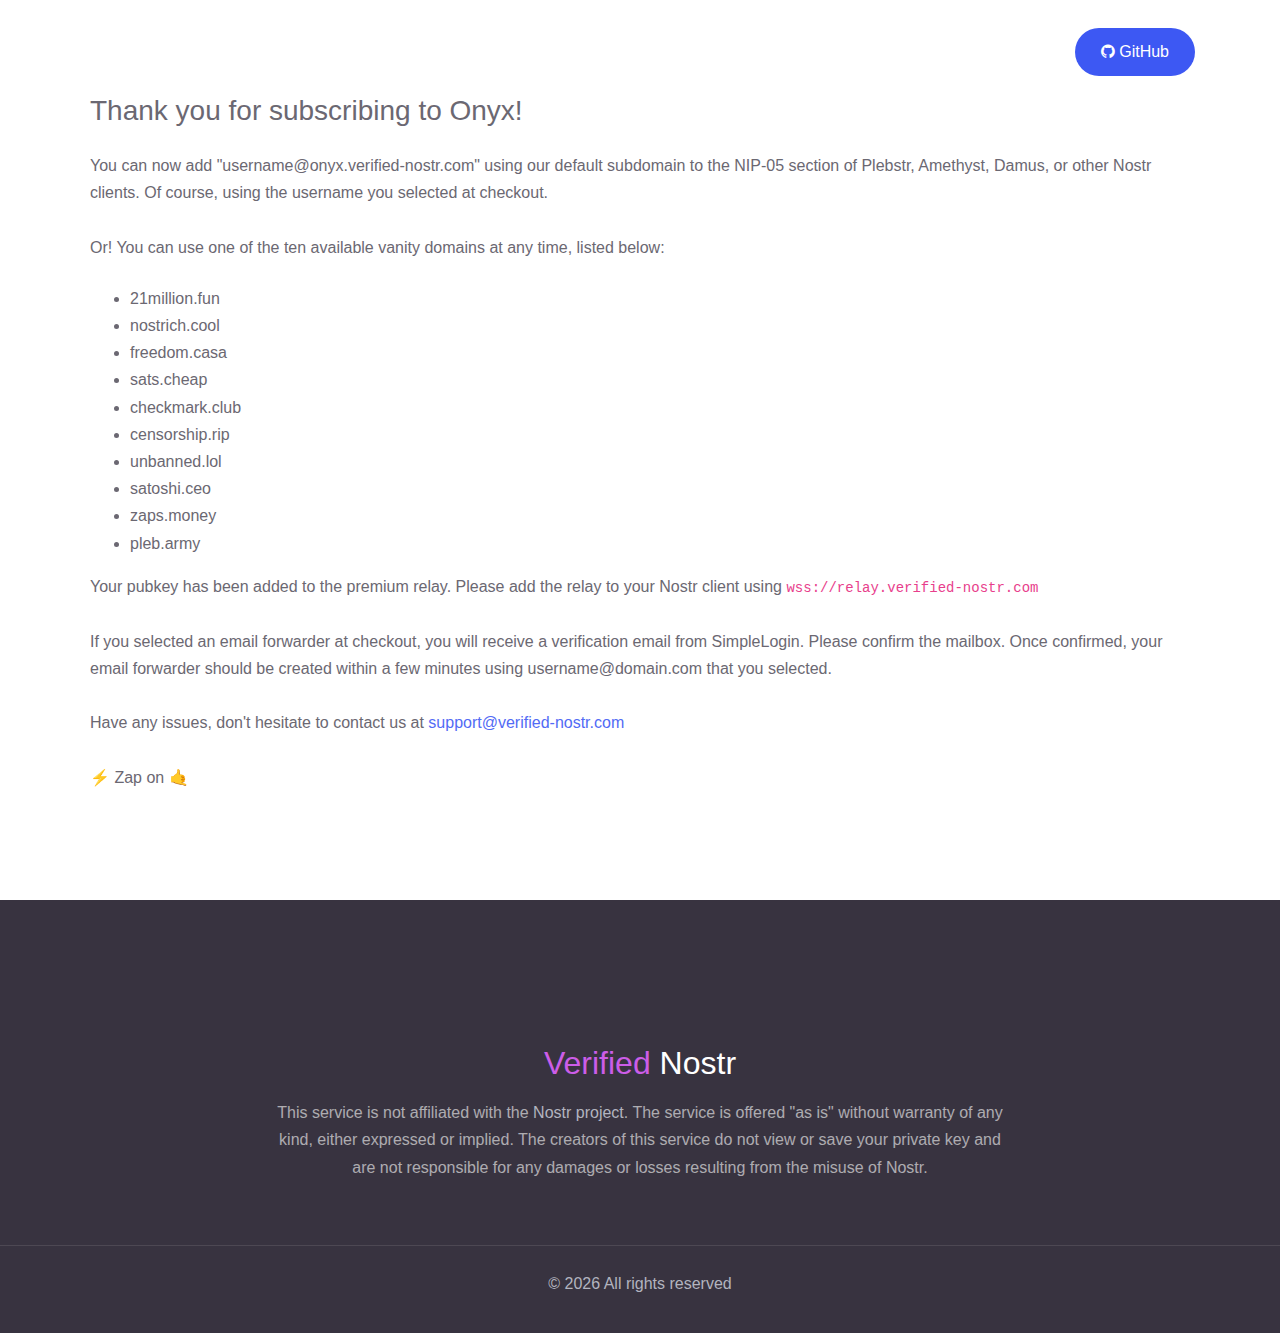
==== ty-onyx/index.html @ e095aa8d "Success messages" ====
<!DOCTYPE html>
<html lang="en">
    <head>
        <meta charset="UTF-8" />
        <meta name="viewport" content="width=device-width,initial-scale=1" />
        <meta http-equiv="X-UA-Compatible" content="ie=edge" />
        <meta name="description" content="Get your Nostr NIP-05 Address Verified for Free on Damus, Amethyst, Plebstr! Upgrade for a Paid Relay and Faster Verification" />
        <title>Verified Nostr - NIP-05 Address & Relay</title>
        <link rel="canonical" href="https://verified-nostr.com" />
        <link rel="shortcut icon" href="../assets/favicon.png" type="image/x-icon" />
        <link rel="stylesheet" href="../assets/css/maicons.css" />
        <link rel="stylesheet" href="../assets/vendor/animate/animate.css" />
        <link rel="stylesheet" href="../assets/vendor/owl-carousel/css/owl.carousel.min.css" />
        <link rel="stylesheet" href="../assets/css/bootstrap.css" />
        <link rel="stylesheet" href="../assets/css/mobster.css" />
        <link rel="stylesheet" href="https://cdnjs.cloudflare.com/ajax/libs/font-awesome/4.7.0/css/font-awesome.min.css" />
        <link rel="apple-touch-icon" sizes="180x180" href="../apple-touch-icon.png" />
        <link rel="icon" type="image/png" sizes="32x32" href="../favicon-32x32.png" />
        <link rel="icon" type="image/png" sizes="16x16" href="../favicon-16x16.png" />
        <link rel="manifest" href="../site.webmanifest" />
        <link rel="alternate" hreflang="af" href="https://af.verified-nostr.com" />
        <link rel="alternate" hreflang="sq" href="https://sq.verified-nostr.com" />
        <link rel="alternate" hreflang="am" href="https://am.verified-nostr.com" />
        <link rel="alternate" hreflang="ar" href="https://ar.verified-nostr.com" />
        <link rel="alternate" hreflang="hy" href="https://hy.verified-nostr.com" />
        <link rel="alternate" hreflang="az" href="https://az.verified-nostr.com" />
        <link rel="alternate" hreflang="eu" href="https://eu.verified-nostr.com" />
        <link rel="alternate" hreflang="be" href="https://be.verified-nostr.com" />
        <link rel="alternate" hreflang="bn" href="https://bn.verified-nostr.com" />
        <link rel="alternate" hreflang="bs" href="https://bs.verified-nostr.com" />
        <link rel="alternate" hreflang="bg" href="https://bg.verified-nostr.com" />
        <link rel="alternate" hreflang="ca" href="https://ca.verified-nostr.com" />
        <link rel="alternate" hreflang="ceb" href="https://ceb.verified-nostr.com" />
        <link rel="alternate" hreflang="ny" href="https://ny.verified-nostr.com" />
        <link rel="alternate" hreflang="zh-CN" href="https://zh-CN.verified-nostr.com" />
        <link rel="alternate" hreflang="zh-TW" href="https://zh-TW.verified-nostr.com" />
        <link rel="alternate" hreflang="co" href="https://co.verified-nostr.com" />
        <link rel="alternate" hreflang="hr" href="https://hr.verified-nostr.com" />
        <link rel="alternate" hreflang="cs" href="https://cs.verified-nostr.com" />
        <link rel="alternate" hreflang="da" href="https://da.verified-nostr.com" />
        <link rel="alternate" hreflang="nl" href="https://nl.verified-nostr.com" />
        <link rel="alternate" hreflang="eo" href="https://eo.verified-nostr.com" />
        <link rel="alternate" hreflang="et" href="https://et.verified-nostr.com" />
        <link rel="alternate" hreflang="tl" href="https://tl.verified-nostr.com" />
        <link rel="alternate" hreflang="fi" href="https://fi.verified-nostr.com" />
        <link rel="alternate" hreflang="fr" href="https://fr.verified-nostr.com" />
        <link rel="alternate" hreflang="fy" href="https://fy.verified-nostr.com" />
        <link rel="alternate" hreflang="gl" href="https://gl.verified-nostr.com" />
        <link rel="alternate" hreflang="ka" href="https://ka.verified-nostr.com" />
        <link rel="alternate" hreflang="de" href="https://de.verified-nostr.com" />
        <link rel="alternate" hreflang="el" href="https://el.verified-nostr.com" />
        <link rel="alternate" hreflang="gu" href="https://gu.verified-nostr.com" />
        <link rel="alternate" hreflang="ht" href="https://ht.verified-nostr.com" />
        <link rel="alternate" hreflang="ha" href="https://ha.verified-nostr.com" />
        <link rel="alternate" hreflang="haw" href="https://haw.verified-nostr.com" />
        <link rel="alternate" hreflang="iw" href="https://iw.verified-nostr.com" />
        <link rel="alternate" hreflang="hi" href="https://hi.verified-nostr.com" />
        <link rel="alternate" hreflang="hmn" href="https://hmn.verified-nostr.com" />
        <link rel="alternate" hreflang="hu" href="https://hu.verified-nostr.com" />
        <link rel="alternate" hreflang="is" href="https://is.verified-nostr.com" />
        <link rel="alternate" hreflang="ig" href="https://ig.verified-nostr.com" />
        <link rel="alternate" hreflang="id" href="https://id.verified-nostr.com" />
        <link rel="alternate" hreflang="ga" href="https://ga.verified-nostr.com" />
        <link rel="alternate" hreflang="it" href="https://it.verified-nostr.com" />
        <link rel="alternate" hreflang="ja" href="https://ja.verified-nostr.com" />
        <link rel="alternate" hreflang="jw" href="https://jw.verified-nostr.com" />
        <link rel="alternate" hreflang="kn" href="https://kn.verified-nostr.com" />
        <link rel="alternate" hreflang="kk" href="https://kk.verified-nostr.com" />
        <link rel="alternate" hreflang="km" href="https://km.verified-nostr.com" />
        <link rel="alternate" hreflang="ko" href="https://ko.verified-nostr.com" />
        <link rel="alternate" hreflang="ku" href="https://ku.verified-nostr.com" />
        <link rel="alternate" hreflang="ky" href="https://ky.verified-nostr.com" />
        <link rel="alternate" hreflang="lo" href="https://lo.verified-nostr.com" />
        <link rel="alternate" hreflang="la" href="https://la.verified-nostr.com" />
        <link rel="alternate" hreflang="lv" href="https://lv.verified-nostr.com" />
        <link rel="alternate" hreflang="lt" href="https://lt.verified-nostr.com" />
        <link rel="alternate" hreflang="lb" href="https://lb.verified-nostr.com" />
        <link rel="alternate" hreflang="mk" href="https://mk.verified-nostr.com" />
        <link rel="alternate" hreflang="mg" href="https://mg.verified-nostr.com" />
        <link rel="alternate" hreflang="ms" href="https://ms.verified-nostr.com" />
        <link rel="alternate" hreflang="ml" href="https://ml.verified-nostr.com" />
        <link rel="alternate" hreflang="mt" href="https://mt.verified-nostr.com" />
        <link rel="alternate" hreflang="mi" href="https://mi.verified-nostr.com" />
        <link rel="alternate" hreflang="mr" href="https://mr.verified-nostr.com" />
        <link rel="alternate" hreflang="mn" href="https://mn.verified-nostr.com" />
        <link rel="alternate" hreflang="my" href="https://my.verified-nostr.com" />
        <link rel="alternate" hreflang="ne" href="https://ne.verified-nostr.com" />
        <link rel="alternate" hreflang="no" href="https://no.verified-nostr.com" />
        <link rel="alternate" hreflang="ps" href="https://ps.verified-nostr.com" />
        <link rel="alternate" hreflang="fa" href="https://fa.verified-nostr.com" />
        <link rel="alternate" hreflang="pl" href="https://pl.verified-nostr.com" />
        <link rel="alternate" hreflang="pt" href="https://pt.verified-nostr.com" />
        <link rel="alternate" hreflang="pa" href="https://pa.verified-nostr.com" />
        <link rel="alternate" hreflang="ro" href="https://ro.verified-nostr.com" />
        <link rel="alternate" hreflang="ru" href="https://ru.verified-nostr.com" />
        <link rel="alternate" hreflang="sm" href="https://sm.verified-nostr.com" />
        <link rel="alternate" hreflang="gd" href="https://gd.verified-nostr.com" />
        <link rel="alternate" hreflang="sr" href="https://sr.verified-nostr.com" />
        <link rel="alternate" hreflang="st" href="https://st.verified-nostr.com" />
        <link rel="alternate" hreflang="sn" href="https://sn.verified-nostr.com" />
        <link rel="alternate" hreflang="sd" href="https://sd.verified-nostr.com" />
        <link rel="alternate" hreflang="si" href="https://si.verified-nostr.com" />
        <link rel="alternate" hreflang="sk" href="https://sk.verified-nostr.com" />
        <link rel="alternate" hreflang="sl" href="https://sl.verified-nostr.com" />
        <link rel="alternate" hreflang="so" href="https://so.verified-nostr.com" />
        <link rel="alternate" hreflang="es" href="https://es.verified-nostr.com" />
        <link rel="alternate" hreflang="su" href="https://su.verified-nostr.com" />
        <link rel="alternate" hreflang="sw" href="https://sw.verified-nostr.com" />
        <link rel="alternate" hreflang="sv" href="https://sv.verified-nostr.com" />
        <link rel="alternate" hreflang="tg" href="https://tg.verified-nostr.com" />
        <link rel="alternate" hreflang="ta" href="https://ta.verified-nostr.com" />
        <link rel="alternate" hreflang="te" href="https://te.verified-nostr.com" />
        <link rel="alternate" hreflang="th" href="https://th.verified-nostr.com" />
        <link rel="alternate" hreflang="tr" href="https://tr.verified-nostr.com" />
        <link rel="alternate" hreflang="uk" href="https://uk.verified-nostr.com" />
        <link rel="alternate" hreflang="ur" href="https://ur.verified-nostr.com" />
        <link rel="alternate" hreflang="uz" href="https://uz.verified-nostr.com" />
        <link rel="alternate" hreflang="vi" href="https://vi.verified-nostr.com" />
        <link rel="alternate" hreflang="cy" href="https://cy.verified-nostr.com" />
        <link rel="alternate" hreflang="xh" href="https://xh.verified-nostr.com" />
        <link rel="alternate" hreflang="yi" href="https://yi.verified-nostr.com" />
        <link rel="alternate" hreflang="yo" href="https://yo.verified-nostr.com" />
        <link rel="alternate" hreflang="zu" href="https://zu.verified-nostr.com" />
        <link rel="alternate" hreflang="x-default" href="https://en.verified-nostr.com" />
        <meta property="og:locale" content="en_US" />
        <meta property="og:site_name" content="Nostr NIP-05 Address Verification and Premium Relay" />
        <meta property="og:title" content="Nostr NIP-05 Address Verification and Premium Relay" />
        <meta property="og:url" content="https://verified-nostr.com" />
        <meta property="og:type" content="website" />
        <meta property="og:description" content="Get your Nostr NIP-05 Address Verified for Free on Damus, Amethyst, Plebstr! Upgrade for a Paid Relay and Faster Verification" />
        <meta property="og:image" content="https://verified-nostr.com/assets/img/og-verified.jpg" />
        <meta property="og:image:url" content="https://verified-nostr.com/assets/img/og-verified.jpg" />
        <meta property="og:image:secure_url" content="https://verified-nostr.com/assets/img/og-verified.jpg" />
        <meta property="article:publisher" content="https://www.facebook.com/CoinFund" />
        <meta name="twitter:title" content="Nostr NIP-05 Address Verification and Premium Relay" />
        <meta name="twitter:url" content="https://verified-nostr.com" />
        <meta name="twitter:description" content="Get your Nostr NIP-05 Address Verified for Free on Damus, Amethyst, Plebstr! Upgrade for a Paid Relay and Faster Verification" />
        <meta name="twitter:image" content="https://verified-nostr.com/assets/img/og-verified.jpg" />
        <meta name="twitter:card" content="summary_large_image" />
        <meta name="twitter:site" content="@0xChain" />
        <style>.gt_container-unisv1 a.glink {color: rgba(255,255,255,.5);}.gt_container-unisv1 a.glink:hover {color: rgba(255, 255, 255, 0.75);}.gt_white_content a{color: #000000 !important;}@media (max-width:767px){body{padding-top:100px;}.page-title{margin-top:1rem;}.hero-home-2 {min-height: 1780px;}}</style>
    </head>
    <body>
        <nav class="navbar navbar-expand-lg navbar-dark navbar-floating">
            <div class="container">
                <a class="navbar-brand" href="https://verified-nostr.com"><img src="../assets/favicon-light.png" alt="" width="80" /></a>
                <button class="navbar-toggler" type="button" data-toggle="collapse" data-target="#navbarToggler" aria-controls="navbarToggler" aria-expanded="false" aria-label="Toggle navigation">
                    <span class="navbar-toggler-icon"></span>
                </button>
                <div class="collapse navbar-collapse" id="navbarToggler">
                    <ul class="navbar-nav ml-auto mt-3 mt-lg-0">
                        <li class="nav-item"><a class="nav-link" href="https://verified-nostr.com/#about">About</a></li>
                        <li class="nav-item"><a class="nav-link" href="https://verified-nostr.com/#faq">FAQ</a></li>
                        <li class="nav-item"><a class="nav-link" href="https://verified-nostr.com/#plan">Plans</a></li>
                        <li class="nav-item"><a class="nav-link" href="https://verified-nostr.com/#free">Free</a></li>
                        <li class="nav-item"><a class="nav-link" href="https://verified-nostr.com/#why">Why</a></li>
                        <li class="nav-item"><a class="nav-link gtranslate_wrapper" href="#"></a></li>
                    </ul>
                    <div class="ml-auto my-2 my-lg-0">
                        <a href="https://github.com/CoinFundApp/verified-nostr" target="_blank" rel="noopener">
                            <button class="btn btn-primary rounded-pill"><i class="fa fa-github" style="font-size: 16px;"></i>&nbsp;GitHub</button>
                        </a>
                    </div>
                </div>
            </div>
        </nav>
        <div class="page-hero-section bg-image hero-home-2" style="background-image: url(../assets/img/bg_hero_2.svg);">
            <div class="hero-caption">
                <div class="container fg-white h-100">
                    <div class="row align-items-center h-100">
                        <div class="card-page fadeInUp">
                            <h4 class="page-title mb-4 fw-normal">
                                Thank you for subscribing to Onyx!
                            </h4>
                            <p class="mb-4">
                                You can now add "username@onyx.verified-nostr.com" using our default subdomain to the NIP-05 section of Plebstr, Amethyst, Damus, or other Nostr clients. Of course, using the username you selected at checkout. <br /><br />
                                Or! You can use one of the ten available vanity domains at any time, listed below: 
                                <ul>
                                    <li>21million.fun</li>
                                    <li>nostrich.cool</li>
                                    <li>freedom.casa</li>
                                    <li>sats.cheap</li>
                                    <li>checkmark.club</li>
                                    <li>censorship.rip</li>
                                    <li>unbanned.lol</li>
                                    <li>satoshi.ceo</li>
                                    <li>zaps.money</li>
                                    <li>pleb.army</li>
                                </ul>
                                Your pubkey has been added to the premium relay. Please add the relay to your Nostr client using <code>wss://relay.verified-nostr.com</code><br /><br />
                                If you selected an email forwarder at checkout, you will receive a verification email from SimpleLogin. Please confirm the mailbox. Once confirmed, your email forwarder should be created within a few minutes using username@domain.com that you selected.<br /><br />
                                Have any issues, don't hesitate to contact us at <a href="mailto:support@verified-nostr.com">support@verified-nostr.com</a> 
                                <br /><br />
                                ⚡️ Zap on 🤙
                            </p>
                        </div>
                    </div>
                </div>
            </div>
        </div>
        <div class="page-footer-section bg-dark fg-white">
            <div class="container mb-5">
                <div class="row justify-content-center text-center wow fadeInUp">
                    <div class="col-lg-8">
                        <div class="text-center mb-3"><img src="../assets/favicon-light.png" alt="" height="80" /></div>
                        <h3 class="mb-3"><font color="#cc5de8">Verified</font>&nbsp;Nostr</h3>
                        <p class="caption">
                            This service is not affiliated with the <a href="https://nostr.com" target="_blank" rel="noopener">Nostr project</a>. The service is offered "as is" without warranty of any kind, either expressed or implied. The
                            creators of this service do not view or save your private key and are not responsible for any damages or losses resulting from the misuse of Nostr.
                        </p>
                    </div>
                </div>
            </div>
            <hr />
            <p class="text-center mt-4 wow fadeIn">
                &copy;
                <script>
                    document.write(new Date().getFullYear());
                </script>
                All rights reserved
            </p>
        </div>
        <script>window.gtranslateSettings = {"default_language":"en","native_language_names":true,"detect_browser_language":true,"url_structure":"sub_domain","wrapper_selector":".gtranslate_wrapper","flag_size":24,"flag_style":"3d"}</script>
        <script src="https://cdn.gtranslate.net/widgets/latest/popup.js" defer></script>
        <script src="../assets/js/jquery-3.5.1.min.js"></script>
        <script src="../assets/js/bootstrap.bundle.min.js"></script>
        <script src="../assets/vendor/owl-carousel/js/owl.carousel.min.js"></script>
        <script src="../assets/vendor/wow/wow.min.js"></script>
        <script src="../assets/js/mobster.js"></script>
    </body>
</html>
---- assets/css/mobster.css ----
/**
 * Mobster v1.0.0
 * Copyright 2020 by MACode ID
 * Site: www.macodeid.com
 * License under CC 4.0 ()
 */

:root {
  --primary: #3D58F3;
  --secondary: #A52EFF;
  --success: #0ABF9E;
  --warning: #E89E09;
  --info: #4699F8;
  --danger: #F13057;
  --indigo: #602FDA;
  --dark: #383340;
  --light: #F0EEF5;
  --gray: #6b6872;
  --white: #fff;
  --font-family: 'Quicksand', Arial, Helvetica, sans-serif;
  --line-height: 1.7;

}

body {
  font-family: 'Quicksand', Arial, Helvetica, sans-serif;
  font-size: 16px;
  line-height: 1.7;
  color: #383340;
}

a {
  color: #526bf5;
}

a:hover {
  color: #7b50e6;
}

h1, h2, h3, h4, h5, h6,
.h1, .h2, .h3, .h4, .h5, .h6 {
  line-height: 1.25;
}

h1, .h1 {
  font-size: 3rem;
}

h2, .h2 {
  font-size: 2.5rem;
}

h3, .h3 {
  font-size: 2rem;
}

h4, .h4 {
  font-size: 1.75rem;
}

h5, .h5 {
  font-size: 1.3125rem;
}

h6, .h6 {
  font-size: 1rem;
}

hr {
  border-color: #E4E1EB;
}

.no-transform {
  -webkit-transform: none !important;
  transform: none !important;
}

.no-scroll {
  overflow: hidden;
}

.no-scroll-x {
  overflow-x: hidden;
}

.fs-vsmall {
  font-size: 12px !important;
}

.fs-small {
  font-size: 14px !important;
}

.fs-normal {
  font-size: 16px !important;
}

.fs-large {
  font-size: 18px !important;
}

.fs-vlarge {
  font-size: 21px !important;
}

.fw-light {
  font-weight: 300 !important;
}

.fw-normal {
  font-weight: 400 !important;
}

.fw-medium {
  font-weight: 500 !important;
}

.fw-semibold {
  font-weight: 600 !important;
}

.fw-bold {
  font-weight: 700 !important;
}

.text-normal {
  font-style: normal !important;
  font-weight: normal !important;
}


.bg-primary {
  background-color: var(--primary) !important;
}

.bg-secondary {
  background-color: #A52EFF !important;
}

.bg-success {
  background-color: var(--success) !important;
}

.bg-warning {
  background-color: var(--warning) !important;
}

.bg-info {
  background-color: var(--info) !important;
}

.bg-danger {
  background-color: var(--danger) !important;
}

.bg-indigo {
  background-color: var(--indigo) !important;
}

.bg-gray {
  background-color: #6B6872 !important;
}

.bg-dark {
  background-color: #383340 !important;
}

.bg-light {
  background-color: #F0EEF5 !important;
}

.bg-white {
  background-color: var(--white) !important;
}


.fg-primary {
  color: var(--primary) !important;
}

.fg-secondary {
  color: #A52EFF !important;
}

.fg-success {
  color: var(--success) !important;
}

.fg-warning {
  color: var(--warning) !important;
}

.fg-info {
  color: var(--info) !important;
}

.fg-danger {
  color: var(--danger) !important;
}

.fg-indigo {
  color: var(--indigo) !important;
}

.fg-dark {
  color: #383340 !important;
}

.fg-light {
  color: #F0EEF5 !important;
}

.fg-gray {
  color: #6B6872 !important;
}

.fg-white {
  color: #fff !important;
}


/* Width and Height */
@media (min-width: 576px) {
  .w-sm-25 {
    width: 25% !important;
  }

  .w-sm-50 {
    width: 50% !important;
  }

  .w-sm-75 {
    width: 75% !important;
  }

  .w-sm-100 {
    width: 100% !important;
  }

  .h-sm-25 {
    height: 25% !important;
  }

  .h-sm-50 {
    height: 50% !important;
  }

  .h-sm-75 {
    height: 75% !important;
  }

  .h-sm-100 {
    height: 100% !important;
  }
}

@media (min-width: 768px) {
  .w-md-25 {
    width: 25% !important;
  }

  .w-md-50 {
    width: 50% !important;
  }

  .w-md-75 {
    width: 75% !important;
  }

  .w-md-100 {
    width: 100% !important;
  }

  .h-md-25 {
    height: 25% !important;
  }

  .h-md-50 {
    height: 50% !important;
  }

  .h-md-75 {
    height: 75% !important;
  }

  .h-md-100 {
    height: 100% !important;
  }
}

@media (min-width: 992px) {
  .w-lg-25 {
    width: 25% !important;
  }

  .w-lg-50 {
    width: 50% !important;
  }

  .w-lg-75 {
    width: 75% !important;
  }

  .w-lg-100 {
    width: 100% !important;
  }

  .h-lg-25 {
    height: 25% !important;
  }

  .h-lg-50 {
    height: 50% !important;
  }

  .h-lg-75 {
    height: 75% !important;
  }

  .h-lg-100 {
    height: 100% !important;
  }
}

@media (min-width: 1200px) {
  .w-xl-25 {
    width: 25% !important;
  }

  .w-xl-50 {
    width: 50% !important;
  }

  .w-xl-75 {
    width: 75% !important;
  }

  .w-xl-100 {
    width: 100% !important;
  }

  .h-xl-25 {
    height: 25% !important;
  }

  .h-xl-50 {
    height: 50% !important;
  }

  .h-xl-75 {
    height: 75% !important;
  }

  .h-xl-100 {
    height: 100% !important;
  }
}

/* Shadow */
.shadow-sm {
  box-shadow: 0 0.125rem 0.25rem rgba(56, 51, 64, 0.1) !important;
}

.shadow {
  box-shadow: 0 0.25rem 0.75rem rgba(56, 51, 64, 0.115) !important;
}

.shadow-lg {
  box-shadow: 0 0.75rem 2rem rgba(56, 51, 64, 0.125) !important;
}

.shadow-none,
.shadow-hover-none:hover,
.shadow-focus-none:focus,
.shadow-active-none:active {
  box-shadow: none !important;
}

/* Margin */
.m-6 {
  margin: 4rem !important;
}

.mt-6,
.my-6 {
  margin-top: 4rem !important;
}

.mr-6,
.mx-6 {
  margin-right: 4rem !important;
}

.mb-6,
.my-6 {
  margin-bottom: 4rem !important;
}

.ml-6,
.mx-6 {
  margin-left: 4rem !important;
}

.m-7 {
  margin: 4.5rem !important;
}

.mt-7,
.my-7 {
  margin-top: 4.5rem !important;
}

.mr-7,
.mx-7 {
  margin-right: 4.5rem !important;
}

.mb-7,
.my-7 {
  margin-bottom: 4.5rem !important;
}

.ml-7,
.mx-7 {
  margin-left: 4.5rem !important;
}

.m-8 {
  margin: 5rem !important;
}

.mt-8,
.my-8 {
  margin-top: 5rem !important;
}

.mr-8,
.mx-8 {
  margin-right: 5rem !important;
}

.mb-8,
.my-8 {
  margin-bottom: 5rem !important;
}

.ml-8,
.mx-8 {
  margin-left: 5rem !important;
}

@media (min-width: 576px) {
  .m-sm-6 {
    margin: 4rem !important;
  }

  .mt-sm-6,
  .my-sm-6 {
    margin-top: 4rem !important;
  }

  .mr-sm-6,
  .mx-sm-6 {
    margin-right: 4rem !important;
  }

  .mb-sm-6,
  .my-sm-6 {
    margin-bottom: 4rem !important;
  }

  .ml-sm-6,
  .mx-sm-6 {
    margin-left: 4rem !important;
  }

  .m-sm-7 {
    margin: 4.5rem !important;
  }

  .mt-sm-7,
  .my-sm-7 {
    margin-top: 4.5rem !important;
  }

  .mr-sm-7,
  .mx-sm-7 {
    margin-right: 4.5rem !important;
  }

  .mb-sm-7,
  .my-sm-7 {
    margin-bottom: 4.5rem !important;
  }

  .ml-sm-7,
  .mx-sm-7 {
    margin-left: 4.5rem !important;
  }

  .m-sm-8 {
    margin: 5rem !important;
  }

  .mt-sm-8,
  .my-sm-8 {
    margin-top: 5rem !important;
  }

  .mr-sm-8,
  .mx-sm-8 {
    margin-right: 5rem !important;
  }

  .mb-sm-8,
  .my-sm-8 {
    margin-bottom: 5rem !important;
  }

  .ml-sm-8,
  .mx-sm-8 {
    margin-left: 5rem !important;
  }
}

@media (min-width: 768px) {
  .m-md-6 {
    margin: 4rem !important;
  }

  .mt-md-6,
  .my-md-6 {
    margin-top: 4rem !important;
  }

  .mr-md-6,
  .mx-md-6 {
    margin-right: 4rem !important;
  }

  .mb-md-6,
  .my-md-6 {
    margin-bottom: 4rem !important;
  }

  .ml-md-6,
  .mx-md-6 {
    margin-left: 4rem !important;
  }

  .m-md-7 {
    margin: 4.5rem !important;
  }

  .mt-md-7,
  .my-md-7 {
    margin-top: 4.5rem !important;
  }

  .mr-md-7,
  .mx-md-7 {
    margin-right: 4.5rem !important;
  }

  .mb-md-7,
  .my-md-7 {
    margin-bottom: 4.5rem !important;
  }

  .ml-md-7,
  .mx-md-7 {
    margin-left: 4.5rem !important;
  }

  .m-md-8 {
    margin: 5rem !important;
  }

  .mt-md-8,
  .my-md-8 {
    margin-top: 5rem !important;
  }

  .mr-md-8,
  .mx-md-8 {
    margin-right: 5rem !important;
  }

  .mb-md-8,
  .my-md-8 {
    margin-bottom: 5rem !important;
  }

  .ml-md-8,
  .mx-md-8 {
    margin-left: 5rem !important;
  }
}

@media (min-width: 992px) {
  .m-lg-6 {
    margin: 4rem !important;
  }

  .mt-lg-6,
  .my-lg-6 {
    margin-top: 4rem !important;
  }

  .mr-lg-6,
  .mx-lg-6 {
    margin-right: 4rem !important;
  }

  .mb-lg-6,
  .my-lg-6 {
    margin-bottom: 4rem !important;
  }

  .ml-lg-6,
  .mx-lg-6 {
    margin-left: 4rem !important;
  }

  .m-lg-7 {
    margin: 4.5rem !important;
  }

  .mt-lg-7,
  .my-lg-7 {
    margin-top: 4.5rem !important;
  }

  .mr-lg-7,
  .mx-lg-7 {
    margin-right: 4.5rem !important;
  }

  .mb-lg-7,
  .my-lg-7 {
    margin-bottom: 4.5rem !important;
  }

  .ml-lg-7,
  .mx-lg-7 {
    margin-left: 4.5rem !important;
  }

  .m-lg-8 {
    margin: 5rem !important;
  }

  .mt-lg-8,
  .my-lg-8 {
    margin-top: 5rem !important;
  }

  .mr-lg-8,
  .mx-lg-8 {
    margin-right: 5rem !important;
  }

  .mb-lg-8,
  .my-lg-8 {
    margin-bottom: 5rem !important;
  }

  .ml-lg-8,
  .mx-lg-8 {
    margin-left: 5rem !important;
  }
}

@media (min-width: 1200px) {
  .m-xl-6 {
    margin: 4rem !important;
  }

  .mt-xl-6,
  .my-xl-6 {
    margin-top: 4rem !important;
  }

  .mr-xl-6,
  .mx-xl-6 {
    margin-right: 4rem !important;
  }

  .mb-xl-6,
  .my-xl-6 {
    margin-bottom: 4rem !important;
  }

  .ml-xl-6,
  .mx-xl-6 {
    margin-left: 4rem !important;
  }

  .m-xl-7 {
    margin: 4.5rem !important;
  }

  .mt-xl-7,
  .my-xl-7 {
    margin-top: 4.5rem !important;
  }

  .mr-xl-7,
  .mx-xl-7 {
    margin-right: 4.5rem !important;
  }

  .mb-xl-7,
  .my-xl-7 {
    margin-bottom: 4.5rem !important;
  }

  .ml-xl-7,
  .mx-xl-7 {
    margin-left: 4.5rem !important;
  }

  .m-xl-8 {
    margin: 5rem !important;
  }

  .mt-xl-8,
  .my-xl-8 {
    margin-top: 5rem !important;
  }

  .mr-xl-8,
  .mx-xl-8 {
    margin-right: 5rem !important;
  }

  .mb-xl-8,
  .my-xl-8 {
    margin-bottom: 5rem !important;
  }

  .ml-xl-8,
  .mx-xl-8 {
    margin-left: 5rem !important;
  }
}

/* Padding */
.p-6 {
  padding: 4rem !important;
}

.pt-6,
.py-6 {
  padding-top: 4rem !important;
}

.pr-6,
.px-6 {
  padding-right: 4rem !important;
}

.pb-6,
.py-6 {
  padding-bottom: 4rem !important;
}

.pl-6,
.px-6 {
  padding-left: 4rem !important;
}

.p-7 {
  padding: 4.5rem !important;
}

.pt-7,
.py-7 {
  padding-top: 4.5rem !important;
}

.pr-7,
.px-7 {
  padding-right: 4.5rem !important;
}

.pb-7,
.py-7 {
  padding-bottom: 4.5rem !important;
}

.pl-7,
.px-7 {
  padding-left: 4.5rem !important;
}

.p-8 {
  padding: 5rem !important;
}

.pt-8,
.py-8 {
  padding-top: 5rem !important;
}

.pr-8,
.px-8 {
  padding-right: 5rem !important;
}

.pb-8,
.py-8 {
  padding-bottom: 5rem !important;
}

.pl-8,
.px-8 {
  padding-left: 5rem !important;
}

@media (min-width: 576px) {
  .p-sm-6 {
    padding: 4rem !important;
  }

  .pt-sm-6,
  .py-sm-6 {
    padding-top: 4rem !important;
  }

  .pr-sm-6,
  .px-sm-6 {
    padding-right: 4rem !important;
  }

  .pb-sm-6,
  .py-sm-6 {
    padding-bottom: 4rem !important;
  }

  .pl-sm-6,
  .px-sm-6 {
    padding-left: 4rem !important;
  }

  .p-sm-7 {
    padding: 4.5rem !important;
  }

  .pt-sm-7,
  .py-sm-7 {
    padding-top: 4.5rem !important;
  }

  .pr-sm-7,
  .px-sm-7 {
    padding-right: 4.5rem !important;
  }

  .pb-sm-7,
  .py-sm-7 {
    padding-bottom: 4.5rem !important;
  }

  .pl-sm-7,
  .px-sm-7 {
    padding-left: 4.5rem !important;
  }

  .p-sm-8 {
    padding: 5rem !important;
  }

  .pt-sm-8,
  .py-sm-8 {
    padding-top: 5rem !important;
  }

  .pr-sm-8,
  .px-sm-8 {
    padding-right: 5rem !important;
  }

  .pb-sm-8,
  .py-sm-8 {
    padding-bottom: 5rem !important;
  }

  .pl-sm-8,
  .px-sm-8 {
    padding-left: 5rem !important;
  }
}

@media (min-width: 768px) {
  .p-md-6 {
    padding: 4rem !important;
  }

  .pt-md-6,
  .py-md-6 {
    padding-top: 4rem !important;
  }

  .pr-md-6,
  .px-md-6 {
    padding-right: 4rem !important;
  }

  .pb-md-6,
  .py-md-6 {
    padding-bottom: 4rem !important;
  }

  .pl-md-6,
  .px-md-6 {
    padding-left: 4rem !important;
  }

  .p-md-7 {
    padding: 4.5rem !important;
  }

  .pt-md-7,
  .py-md-7 {
    padding-top: 4.5rem !important;
  }

  .pr-md-7,
  .px-md-7 {
    padding-right: 4.5rem !important;
  }

  .pb-md-7,
  .py-md-7 {
    padding-bottom: 4.5rem !important;
  }

  .pl-md-7,
  .px-md-7 {
    padding-left: 4.5rem !important;
  }

  .p-md-8 {
    padding: 5rem !important;
  }

  .pt-md-8,
  .py-md-8 {
    padding-top: 5rem !important;
  }

  .pr-md-8,
  .px-md-8 {
    padding-right: 5rem !important;
  }

  .pb-md-8,
  .py-md-8 {
    padding-bottom: 5rem !important;
  }

  .pl-md-8,
  .px-md-8 {
    padding-left: 5rem !important;
  }
}

@media (min-width: 992px) {
  .p-lg-6 {
    padding: 4rem !important;
  }

  .pt-lg-6,
  .py-lg-6 {
    padding-top: 4rem !important;
  }

  .pr-lg-6,
  .px-lg-6 {
    padding-right: 4rem !important;
  }

  .pb-lg-6,
  .py-lg-6 {
    padding-bottom: 4rem !important;
  }

  .pl-lg-6,
  .px-lg-6 {
    padding-left: 4rem !important;
  }

  .p-lg-7 {
    padding: 4.5rem !important;
  }

  .pt-lg-7,
  .py-lg-7 {
    padding-top: 4.5rem !important;
  }

  .pr-lg-7,
  .px-lg-7 {
    padding-right: 4.5rem !important;
  }

  .pb-lg-7,
  .py-lg-7 {
    padding-bottom: 4.5rem !important;
  }

  .pl-lg-7,
  .px-lg-7 {
    padding-left: 4.5rem !important;
  }

  .p-lg-8 {
    padding: 5rem !important;
  }

  .pt-lg-8,
  .py-lg-8 {
    padding-top: 5rem !important;
  }

  .pr-lg-8,
  .px-lg-8 {
    padding-right: 5rem !important;
  }

  .pb-lg-8,
  .py-lg-8 {
    padding-bottom: 5rem !important;
  }

  .pl-lg-8,
  .px-lg-8 {
    padding-left: 5rem !important;
  }
}

@media (min-width: 1200px) {
  .p-xl-6 {
    padding: 4rem !important;
  }

  .pt-xl-6,
  .py-xl-6 {
    padding-top: 4rem !important;
  }

  .pr-xl-6,
  .px-xl-6 {
    padding-right: 4rem !important;
  }

  .pb-xl-6,
  .py-xl-6 {
    padding-bottom: 4rem !important;
  }

  .pl-xl-6,
  .px-xl-6 {
    padding-left: 4rem !important;
  }

  .p-xl-7 {
    padding: 4.5rem !important;
  }

  .pt-xl-7,
  .py-xl-7 {
    padding-top: 4.5rem !important;
  }

  .pr-xl-7,
  .px-xl-7 {
    padding-right: 4.5rem !important;
  }

  .pb-xl-7,
  .py-xl-7 {
    padding-bottom: 4.5rem !important;
  }

  .pl-xl-7,
  .px-xl-7 {
    padding-left: 4.5rem !important;
  }

  .p-xl-8 {
    padding: 5rem !important;
  }

  .pt-xl-8,
  .py-xl-8 {
    padding-top: 5rem !important;
  }

  .pr-xl-8,
  .px-xl-8 {
    padding-right: 5rem !important;
  }

  .pb-xl-8,
  .py-xl-8 {
    padding-bottom: 5rem !important;
  }

  .pl-xl-8,
  .px-xl-8 {
    padding-left: 5rem !important;
  }
}

/* Image */
.bg-image {
  background-size: cover;
  background-position: center center;
  background-repeat: no-repeat;
}

.bg-image-parallax {
  background-attachment: fixed;
}

.bg-image-overlay-dark::before {
  content: '';
  position: absolute;
  top: 0;
  left: 0;
  width: 100%;
  height: 100%;
  background-color: rgba(56, 51, 64, 0.6);
}

.img-place {
  position: relative;
  display: flex;
  justify-content: center;
  align-items: center;
  margin: 0 auto;
  width: 100%;
  height: 100%;
  text-align: center;
  overflow: hidden;
}

.img-place > img {
  width: 100%;
  height: 100%;
}

.img-place.w-auto > img {
  width: auto;
  max-width: 100%;
}

.img-place.h-auto > img {
  height: auto;
  max-height: 100%;
}

.img-place.custom-size > img {
  width: unset;
  height: unset;
}

.embed-video {
  width: 460px;
  max-width: 100%;
  height: 320px;
}

.iconic-sm {
  display: inline-block;
  margin: 0;
  padding: 0;
  width: 50px;
  height: 50px;
  overflow: hidden;
  text-align: center;
}

.iconic-sm.iconic-text {
  line-height: 50px;
  border-radius: 50%;
}

.iconic-sm.iconic-text>span {
  font-size: 24px;
  line-height: inherit;
}

.iconic-md {
  display: inline-block;
  margin: 0;
  padding: 0;
  width: 70px;
  height: 70px;
  overflow: hidden;
  text-align: center;
}

.iconic-md.iconic-text {
  line-height: 70px;
  border-radius: 50%;
}

.iconic-md.iconic-text>span {
  font-size: 32px;
  line-height: inherit;
}

.iconic-lg {
  display: inline-block;
  margin: 0;
  padding: 0;
  width: 100px;
  height: 100px;
  overflow: hidden;
  text-align: center;
}

.iconic-lg.iconic-text {
  line-height: 100px;
  border-radius: 50%;
}

.iconic-lg.iconic-text>span {
  font-size: 48px;
  line-height: inherit;
}

.iconic-sm img,
.iconic-md img,
.iconic-lg img {
  width: 100%;
  height: 100%;
}

.iconic-list {
  position: relative;
  list-style: none;
  padding-left: 0;
}

.iconic-item {
  display: flex;
  flex-direction: row;
  flex-wrap: no-wrap;
  padding: 12px 0;
}

.iconic-item .iconic-content {
  margin-left: 12px;
  flex-basis: calc(100% - 100px);
}

/* List */
.theme-list {
  position: relative;
  padding-left: 16px;
  list-style: none;
}

.theme-list .list-item {
  padding-top: 6px;
  padding-bottom: 6px;
}

.theme-list .list-item::before {
  content: '';
  display: inline-block;
  margin-right: 8px;
  width: 20px;
  height: 20px;
  background-color: rgba(96, 47, 218, 0.16);
  background-image: url("data:image/svg+xml,%3Csvg xmlns='http://www.w3.org/2000/svg' width='11.568' height='7.818' viewBox='0 0 11.568 7.818'%3E%3Cpath id='Path_56' data-name='Path 56' d='M573,3671.99l4.2,2.76,5.55-6.25' transform='translate(-572.1 -3667.582)' fill='none' stroke='%23602fda' stroke-linecap='round' stroke-linejoin='round' stroke-width='1.3'/%3E%3C/svg%3E");
  background-repeat: no-repeat;
  background-position: center center;
  border-radius: 50%;
  transform: translateY(4px);
}

/* Accordion */
.accordion {
  position: relative;
  display: block;
  width: 100%;
}

.accordion-item {
  position: relative;
  display: -ms-flexbox;
  display: flex;
  flex-direction: column;
  flex-wrap: nowrap;
}

.accordion-trigger {
  width: 100%;
  overflow: hidden;
}

.accordion-item:first-child .accordion-trigger {
  border-radius: 4px 4px 0 0;
}

.accordion-item:last-child .accordion-trigger {
  border-radius: 0 0 4px 4px;
}

.accordion-trigger .btn {
  display: block;
  width: 100%;
  margin: 0;
  padding: 12px 16px;
  height: unset;
  text-align: left;
  background-color: #fff;
  color: #6b6872;
  border-radius: 0;
}

.accordion-trigger .btn:focus {
  box-shadow: none;
}

.accordion-item .btn:not(.collapsed) {
  background-color: var(--primary);
  color: #fff;
}

.accordion-trigger .btn::after {
  content: '';
  position: absolute;
  top: 10px;
  right: 10px;
  width: 30px;
  height: 30px;
  border-radius: 50%;
  background-color: transparent;
  background-image: url("data:image/svg+xml,%3Csvg xmlns='http://www.w3.org/2000/svg' viewBox='0 0 24 24'%3E%3Cpath fill='%235F6677' d='M17,9.17a1,1,0,0,0-1.41,0L12,12.71,8.46,9.17a1,1,0,0,0-1.41,0,1,1,0,0,0,0,1.42l4.24,4.24a1,1,0,0,0,1.42,0L17,10.59A1,1,0,0,0,17,9.17Z'/%3E%3C/svg%3E");
  background-size: 75% 75%;
  background-repeat: no-repeat;
  background-position: center center;
  transition: all .3s ease;
}

.accordion-item .btn:not(.collapsed)::after {
  background-image: url("data:image/svg+xml,%3Csvg xmlns='http://www.w3.org/2000/svg' viewBox='0 0 24 24'%3E%3Cpath fill='%23fff' d='M17,9.17a1,1,0,0,0-1.41,0L12,12.71,8.46,9.17a1,1,0,0,0-1.41,0,1,1,0,0,0,0,1.42l4.24,4.24a1,1,0,0,0,1.42,0L17,10.59A1,1,0,0,0,17,9.17Z'/%3E%3C/svg%3E");
  transform: rotate(-180deg);
}

.accordion-content {
  padding: 16px;
  background-color: #fff;
}

.accordion-gap .accordion-item:not(:last-child) {
  margin-bottom: 10px;
}

.accordion-gap .accordion-item:first-child .accordion-trigger,
.accordion-gap .accordion-item:last-child .accordion-trigger {
  border-radius: 0;
}

.accordion-gap .accordion-trigger .btn {
  border-radius: 4px;
}

/* Buttons */
.btn {
  padding: 10px 24px;
  border-width: 2px;
}

.btn-primary {
  color: #ffffff;
  background-color: #3D58F3;
  border-color: transparent !important;
}

.btn-primary:hover {
  color: #ffffff;
  background-color: #1737f1;
  box-shadow: 0 4px 12px rgba(61, 88, 243, 0.3);
}

.btn-primary:focus {
  color: #ffffff;
  background-color: #1737f1;
  box-shadow: none;
}

.btn-primary.disabled,
.btn-primary:disabled {
  color: #ffffff;
  background-color: #556df4;
}

.btn-primary:not(:disabled):not(.disabled):active,
.btn-primary:not(:disabled):not(.disabled).active,
.show>.btn-primary.dropdown-toggle {
  color: #ffffff;
  background-color: #3D58F3;
  box-shadow: none;
}

.btn-primary:not(:disabled):not(.disabled):active:focus,
.btn-primary:not(:disabled):not(.disabled).active:focus,
.show>.btn-primary.dropdown-toggle:focus {
  box-shadow: none;
}

.btn-secondary {
  color: #ffffff;
  background-color: #A52EFF;
  border-color: transparent !important;
}

.btn-secondary:hover {
  color: #ffffff;
  background-color: #9305ff;
  box-shadow: 0 4px 12px rgba(165, 46, 255, 0.3);
}

.btn-secondary:focus {
  color: #ffffff;
  background-color: #9305ff;
  box-shadow: none;
}

.btn-secondary.disabled,
.btn-secondary:disabled {
  color: #ffffff;
  background-color: #b048ff;
}

.btn-secondary:not(:disabled):not(.disabled):active,
.btn-secondary:not(:disabled):not(.disabled).active,
.show>.btn-secondary.dropdown-toggle {
  color: #ffffff;
  background-color: #A52EFF;
  box-shadow: none;
}

.btn-secondary:not(:disabled):not(.disabled):active:focus,
.btn-secondary:not(:disabled):not(.disabled).active:focus,
.show>.btn-secondary.dropdown-toggle:focus {
  box-shadow: none;
}

.btn-success {
  color: #ffffff;
  background-color: #0ABF9E;
  border-color: transparent !important;
}

.btn-success:hover {
  color: #ffffff;
  background-color: #08987e;
  box-shadow: 0 4px 12px rgba(10, 191, 158, 0.3);
}

.btn-success:focus {
  color: #ffffff;
  background-color: #08987e;
  box-shadow: none;
}

.btn-success.disabled,
.btn-success:disabled {
  color: #ffffff;
  background-color: #0bd7b2;
}

.btn-success:not(:disabled):not(.disabled):active,
.btn-success:not(:disabled):not(.disabled).active,
.show>.btn-success.dropdown-toggle {
  color: #ffffff;
  background-color: #0ABF9E;
  box-shadow: none;
}

.btn-success:not(:disabled):not(.disabled):active:focus,
.btn-success:not(:disabled):not(.disabled).active:focus,
.show>.btn-success.dropdown-toggle:focus {
  box-shadow: none;
}

.btn-warning {
  color: #ffffff;
  background-color: #E89E09;
  border-color: transparent !important;
}

.btn-warning:hover {
  color: #ffffff;
  background-color: #c18307;
  box-shadow: 0 4px 12px rgba(232, 158, 9, 0.3);
}

.btn-warning:focus {
  color: #ffffff;
  background-color: #c18307;
  box-shadow: none;
}

.btn-warning.disabled,
.btn-warning:disabled {
  color: #ffffff;
  background-color: #f6ab15;
}

.btn-warning:not(:disabled):not(.disabled):active,
.btn-warning:not(:disabled):not(.disabled).active,
.show>.btn-warning.dropdown-toggle {
  color: #ffffff;
  background-color: #E89E09;
  box-shadow: none;
}

.btn-warning:not(:disabled):not(.disabled):active:focus,
.btn-warning:not(:disabled):not(.disabled).active:focus,
.show>.btn-warning.dropdown-toggle:focus {
  box-shadow: none;
}

.btn-info {
  color: #ffffff;
  background-color: #4699F8;
  border-color: transparent !important;
}

.btn-info:hover {
  color: #ffffff;
  background-color: #1f83f7;
  box-shadow: 0 4px 12px rgba(70, 153, 248, 0.3);
}

.btn-info:focus {
  color: #ffffff;
  background-color: #1f83f7;
  box-shadow: none;
}

.btn-info.disabled,
.btn-info:disabled {
  color: #ffffff;
  background-color: #5fa7f9;
}

.btn-info:not(:disabled):not(.disabled):active,
.btn-info:not(:disabled):not(.disabled).active,
.show>.btn-info.dropdown-toggle {
  color: #ffffff;
  background-color: #4699F8;
  box-shadow: none;
}

.btn-info:not(:disabled):not(.disabled):active:focus,
.btn-info:not(:disabled):not(.disabled).active:focus,
.show>.btn-info.dropdown-toggle:focus {
  box-shadow: none;
}

.btn-danger {
  color: #ffffff;
  background-color: #F13057;
  border-color: transparent !important;
}

.btn-danger:hover {
  color: #ffffff;
  background-color: #e8103c;
  box-shadow: 0 4px 12px rgba(241, 48, 87, 0.3);
}

.btn-danger:focus {
  color: #ffffff;
  background-color: #e8103c;
  box-shadow: none;
}

.btn-danger.disabled,
.btn-danger:disabled {
  color: #ffffff;
  background-color: #f3486a;
}

.btn-danger:not(:disabled):not(.disabled):active,
.btn-danger:not(:disabled):not(.disabled).active,
.show>.btn-danger.dropdown-toggle {
  color: #ffffff;
  background-color: #F13057;
  box-shadow: none;
}

.btn-danger:not(:disabled):not(.disabled):active:focus,
.btn-danger:not(:disabled):not(.disabled).active:focus,
.show>.btn-danger.dropdown-toggle:focus {
  box-shadow: none;
}

.btn-dark {
  color: #ffffff;
  background-color: #383340;
  border-color: transparent !important;
}

.btn-dark:hover {
  color: #ffffff;
  background-color: #242129;
  box-shadow: 0 4px 12px rgba(56, 51, 64, 0.3);
}

.btn-dark:focus {
  color: #ffffff;
  background-color: #242129;
  box-shadow: none;
}

.btn-dark.disabled,
.btn-dark:disabled {
  color: #ffffff;
  background-color: #443e4e;
}

.btn-dark:not(:disabled):not(.disabled):active,
.btn-dark:not(:disabled):not(.disabled).active,
.show>.btn-dark.dropdown-toggle {
  color: #ffffff;
  background-color: #383340;
  box-shadow: none;
}

.btn-dark:not(:disabled):not(.disabled):active:focus,
.btn-dark:not(:disabled):not(.disabled).active:focus,
.show>.btn-dark.dropdown-toggle:focus {
  box-shadow: none;
}

.btn-light {
  color: #5F5A68;
  background-color: #F0EEF5;
  border-color: transparent !important;
}

.btn-light:hover {
  color: #5F5A68;
  background-color: #d9d4e6;
  box-shadow: 0 4px 12px rgba(240, 238, 245, 0.3);
}

.btn-light:focus {
  color: #5F5A68;
  background-color: #d9d4e6;
  box-shadow: none;
}

.btn-light.disabled,
.btn-light:disabled {
  color: #5F5A68;
  background-color: #fefefe;
}

.btn-light:not(:disabled):not(.disabled):active,
.btn-light:not(:disabled):not(.disabled).active,
.show>.btn-light.dropdown-toggle {
  color: #5F5A68;
  background-color: #F0EEF5;
  box-shadow: none;
}

.btn-light:not(:disabled):not(.disabled):active:focus,
.btn-light:not(:disabled):not(.disabled).active:focus,
.show>.btn-light.dropdown-toggle:focus {
  box-shadow: none;
}


[class*="btn-outline-"] {
  border-width: 2px;
  font-weight: 500;
}

.btn-outline-primary {
  color: var(--primary);
  border-color: var(--primary);
}

.btn-outline-primary:hover {
  color: #fff;
  background-color: var(--primary);
  border-color: var(--primary);
  box-shadow: 0 4px 12px rgba(61, 88, 243, 0.3);
}

.btn-outline-primary:focus, .btn-outline-primary.focus {
  box-shadow: none;
}

.btn-outline-primary.disabled, .btn-outline-primary:disabled {
  color: var(--primary);
  background-color: transparent;
}

.btn-outline-primary:not(:disabled):not(.disabled):active, .btn-outline-primary:not(:disabled):not(.disabled).active,
.show > .btn-outline-primary.dropdown-toggle {
  color: #fff;
  background-color: var(--primary);
  border-color: var(--primary);
}

.btn-outline-primary:not(:disabled):not(.disabled):active:focus, .btn-outline-primary:not(:disabled):not(.disabled).active:focus,
.show > .btn-outline-primary.dropdown-toggle:focus {
  box-shadow: none;
}

.btn-outline-secondary {
  color: #A52EFF;
  border-color: #A52EFF;
}

.btn-outline-secondary:hover {
  color: #fff;
  background-color: #A52EFF;
  border-color: #A52EFF;
  box-shadow: 0 4px 12px rgba(164, 46, 255, 0.3);
}

.btn-outline-secondary:focus, .btn-outline-secondary.focus {
  box-shadow: none;
}

.btn-outline-secondary.disabled, .btn-outline-secondary:disabled {
  color: #A52EFF;
  background-color: transparent;
}

.btn-outline-secondary:not(:disabled):not(.disabled):active, .btn-outline-secondary:not(:disabled):not(.disabled).active,
.show > .btn-outline-secondary.dropdown-toggle {
  color: #fff;
  background-color: #A52EFF;
  border-color: #A52EFF;
}

.btn-outline-secondary:not(:disabled):not(.disabled):active:focus, .btn-outline-secondary:not(:disabled):not(.disabled).active:focus,
.show > .btn-outline-secondary.dropdown-toggle:focus {
  box-shadow: none;
}

.btn-outline-success {
  color: var(--success);
  border-color: var(--success);
}

.btn-outline-success:hover {
  color: #fff;
  background-color: var(--success);
  border-color: var(--success);
  box-shadow: 0 4px 12px rgba(10, 191, 158, 0.3);
}

.btn-outline-success:focus, .btn-outline-success.focus {
  box-shadow: none;
}

.btn-outline-success.disabled, .btn-outline-success:disabled {
  color: var(--success);
  background-color: transparent;
}

.btn-outline-success:not(:disabled):not(.disabled):active, .btn-outline-success:not(:disabled):not(.disabled).active,
.show > .btn-outline-success.dropdown-toggle {
  color: #fff;
  background-color: var(--success);
  border-color: var(--success);
}

.btn-outline-success:not(:disabled):not(.disabled):active:focus, .btn-outline-success:not(:disabled):not(.disabled).active:focus,
.show > .btn-outline-success.dropdown-toggle:focus {
  box-shadow: none;
}

.btn-outline-warning {
  color: var(--warning);
  border-color: var(--warning);
}

.btn-outline-warning:hover {
  color: #fff;
  background-color: var(--warning);
  border-color: var(--warning);
  box-shadow: 0 4px 12px rgba(232, 158, 9, 0.3);
}

.btn-outline-warning:focus, .btn-outline-warning.focus {
  box-shadow: none;
}

.btn-outline-warning.disabled, .btn-outline-warning:disabled {
  color: var(--warning);
  background-color: transparent;
}

.btn-outline-warning:not(:disabled):not(.disabled):active, .btn-outline-warning:not(:disabled):not(.disabled).active,
.show > .btn-outline-warning.dropdown-toggle {
  color: #fff;
  background-color: var(--warning);
  border-color: var(--warning);
}

.btn-outline-warning:not(:disabled):not(.disabled):active:focus, .btn-outline-warning:not(:disabled):not(.disabled).active:focus,
.show > .btn-outline-warning.dropdown-toggle:focus {
  box-shadow: none;
}

.btn-outline-info {
  color: var(--info);
  border-color: var(--info);
}

.btn-outline-info:hover {
  color: #fff;
  background-color: var(--info);
  border-color: var(--info);
  box-shadow: 0 4px 12px rgba(70, 153, 248, 0.3);
}

.btn-outline-info:focus, .btn-outline-info.focus {
  box-shadow: none;
}

.btn-outline-info.disabled, .btn-outline-info:disabled {
  color: var(--info);
  background-color: transparent;
}

.btn-outline-info:not(:disabled):not(.disabled):active, .btn-outline-info:not(:disabled):not(.disabled).active,
.show > .btn-outline-info.dropdown-toggle {
  color: #fff;
  background-color: var(--info);
  border-color: var(--info);
}

.btn-outline-info:not(:disabled):not(.disabled):active:focus, .btn-outline-info:not(:disabled):not(.disabled).active:focus,
.show > .btn-outline-info.dropdown-toggle:focus {
  box-shadow: none;
}

.btn-outline-danger {
  color: var(--danger);
  border-color: var(--danger);
}

.btn-outline-danger:hover {
  color: #fff;
  background-color: var(--danger);
  border-color: var(--danger);
  box-shadow: 0 4px 12px rgba(241, 48, 87, 0.3);
}

.btn-outline-danger:focus, .btn-outline-danger.focus {
  box-shadow: none;
}

.btn-outline-danger.disabled, .btn-outline-danger:disabled {
  color: var(--danger);
  background-color: transparent;
}

.btn-outline-danger:not(:disabled):not(.disabled):active, .btn-outline-danger:not(:disabled):not(.disabled).active,
.show > .btn-outline-danger.dropdown-toggle {
  color: #fff;
  background-color: var(--danger);
  border-color: var(--danger);
}

.btn-outline-danger:not(:disabled):not(.disabled):active:focus, .btn-outline-danger:not(:disabled):not(.disabled).active:focus,
.show > .btn-outline-danger.dropdown-toggle:focus {
  box-shadow: none;
}

.btn-outline-dark {
  color: #383340;
  border-color: #383340;
}

.btn-outline-dark:hover {
  color: #fff;
  background-color: #383340;
  border-color: #383340;
  box-shadow: 0 4px 12px rgba(57, 52, 65, 0.3);
}

.btn-outline-dark:focus, .btn-outline-dark.focus {
  box-shadow: none;
}

.btn-outline-dark.disabled, .btn-outline-dark:disabled {
  color: #383340;
  background-color: transparent;
}

.btn-outline-dark:not(:disabled):not(.disabled):active, .btn-outline-dark:not(:disabled):not(.disabled).active,
.show > .btn-outline-dark.dropdown-toggle {
  color: #fff;
  background-color: #383340;
  border-color: #383340;
}

.btn-outline-dark:not(:disabled):not(.disabled):active:focus, .btn-outline-dark:not(:disabled):not(.disabled).active:focus,
.show > .btn-outline-dark.dropdown-toggle:focus {
  box-shadow: none;
}

.btn-outline-light {
  color: #F0EEF5;
  border-color: #F0EEF5;
}

.btn-outline-light:hover {
  color: #5F5A68;
  background-color: #F0EEF5;
  border-color: #F0EEF5;
  box-shadow: 0 4px 12px rgba(240, 238, 245, 0.3);
}

.btn-outline-light:focus, .btn-outline-light.focus {
  box-shadow: none;
}

.btn-outline-light.disabled, .btn-outline-light:disabled {
  color: #5F5A68;
  background-color: transparent;
}

.btn-outline-light:not(:disabled):not(.disabled):active, .btn-outline-light:not(:disabled):not(.disabled).active,
.show > .btn-outline-light.dropdown-toggle {
  color: #5F5A68;
  background-color: #F0EEF5;
  border-color: #F0EEF5;
}

.btn-outline-light:not(:disabled):not(.disabled):active:focus, .btn-outline-light:not(:disabled):not(.disabled).active:focus,
.show > .btn-outline-light.dropdown-toggle:focus {
  box-shadow: none;
}




.btn-gradient {
  color: #fff;
  background: linear-gradient(45deg, var(--primary), #9548F9);
  border: none;
}

.btn-gradient:hover {
  color: #fff;
  background: linear-gradient(45deg, var(--primary), #9548F9);
  box-shadow: 0 4px 12px rgba(56, 51, 64, 0.3);
}

.btn-gradient:focus, .btn-gradient.focus {
  color: #fff;
  background: linear-gradient(45deg, var(--primary), #9548F9);
  box-shadow: none;
}

.btn-gradient.disabled, .btn-gradient:disabled {
  color: #fff;
  background: linear-gradient(45deg, var(--primary), #9548F9);
}


.btn-split-icon {
  padding-top: 6px;
  padding-bottom: 6px;
  padding-left: 6px;
}

.btn-split-icon .icon {
  display: inline-block;
  margin-right: 12px;
  width: 40px;
  height: 40px;
  border-radius: 50%;
  line-height: 40px;
  background-color: rgba(255, 255, 255, 0.2);
}

.btn-fab {
  padding: 0;
  width: 45px;
  height: 45px;
  border-radius: 50%;
  line-height: 45px;
  text-align: center;
  font-size: 16px;
}

.btn-fab.btn-sm {
  padding: 0;
  width: 30px;
  height: 30px;
  line-height: 30px;
  font-size: 12px;
}

.btn-fab.btn-lg {
  padding: 0;
  width: 60px;
  height: 60px;
  line-height: 60px;
  font-size: 21px;
}

.btn-group.rounded-pill > .btn {
  border-radius: 50rem;
}

.btn-group.rounded-pill > .btn:not(:first-child) {
  border-top-left-radius: 0;
  border-bottom-left-radius: 0;
}

/* Breadcrumb */
.breadcrumb {
  background-color: #F0EEF5;
}

.breadcrumb-item {
  font-size: 16px;
}

.breadcrumb-item + .breadcrumb-item::before {
  content: "\2022";
  color: var(--primary);
}

.breadcrumb-item a {
  color: #6b6872;
}

.breadcrumb-item.active {
  color: var(--primary);
}

.breadcrumb-dark {
  background-color: #383340;
}

.breadcrumb-dark .breadcrumb-item + .breadcrumb-item::before {
  color: #fff;
}

.breadcrumb-dark .breadcrumb-item a {
  color: rgba(228, 225, 235, 0.7);
}

.breadcrumb-dark .breadcrumb-item.active {
  color: #fff;
}

/* Input */
.form-control {
  padding-top: 10px;
  padding-bottom: 10px;
  height: unset;
}

/* Navbar */
.navbar-floating {
  position: absolute;
  top: 0;
  left: 0;
  width: 100%;
  z-index: 99;
}

.navbar-nav .nav-link {
  font-weight: 500;
}

.navbar-expand-lg.navbar-floating.navbar-light {
  background-color: #fff;
  box-shadow: 0 1px 6px rgba(56, 51, 64, 0.1);
}

.navbar-expand-lg.navbar-floating.navbar-dark {
  background-color: #383340;
  box-shadow: 0 1px 6px rgba(56, 51, 64, 0.1);
}

@media (min-width: 992px) {
  .navbar-expand-lg.navbar-floating {
    top: 20px;
  }

  .navbar-expand-lg .navbar-nav .nav-link {
    padding-left: 16px;
    padding-right: 16px;
  }

  .navbar-expand-lg.navbar-floating.navbar-light {
    background-color: transparent;
    box-shadow: none;
  }
  .navbar-expand-lg.navbar-floating.navbar-dark {
    background-color: transparent;
    box-shadow: none;
  }
}









.page-hero-section {
  position: relative;
  height: 100vh;
}

.page-hero-section h1 {
  font-size: 3.5rem;
}

.page-hero-section .hero-caption {
  height: 100%;
}



.page-section {
  position: relative;
  padding-top: 100px;
  padding-bottom: 100px;
}

.page-section:not(.fg-white) h1,
.page-section:not(.fg-white) h2,
.page-section:not(.fg-white) h3 {
  color: #6b6872;
}


.page-footer-section {
  position: relative;
  padding-top: 100px;
  padding-bottom: 20px;
  background-color: #F0EEF5;
}

.page-footer-section.bg-dark .caption {
  color: rgba(255, 255, 255, 0.6);
}

.page-footer-section.bg-dark hr {
  border-color: #4d4853;
}

.menu-link {
  position: relative;
  padding-left: 0;
  list-style: none;
}

.menu-link li {
  display: block;
  margin: 10px 0;
}

.menu-link li a {
  padding-top: 6px;
  padding-bottom: 6px;
  color: #B2B4BF;
}

.menu-link li a:hover {
  color: #526bf5;
  text-decoration: none;
}

.page-footer-section a,
.page-footer-section p {
  color: #B2B4BF;
}

.page-footer-section a:hover {
  color: #526bf5;
  text-decoration: none;
}

.client-img > img {
  width: auto;
  max-width: 100%;
  height: auto;
  max-height: 100px;
}





.floating-animate {
  animation: bounceLimit 4s linear infinite;
}

@keyframes bounceLimit {
  0%, 50%, 100% {
    transform: translateY(0);
  }
  25% {
    transform: translateY(4px);
  }
  75% {
    transform: translateY(-4px);
  }
}

.mobile-preview {
  width: 100%;
  max-width: 233px;
  height: auto;
  border-radius: 30px;
}

.hero-home-1 .mobile-preview {
  margin-top: 20%;
}

.hero-home-1 .badge {
  padding: 4px 0;
  font-weight: 500;
  font-size: 14px;
}

.hero-home-1 .badge .icon {
  display: inline-block;
  padding: 0;
  width: 20px;
  height: 20px;
  line-height: 20px;
  border-radius: 50%;
  background-color: #9548F9;
  color: #fff;
  font-size: 12px;
}

.hero-home-2 {
  min-height: 780px;
}

.hero-home-2 .mobile-preview {
  max-width: 450px;
  border-radius: 70px;
}

@media (max-width: 992px) {
  .hero-home-2 .mobile-preview {
    max-width: 300px;
    border-radius: 70px;
    margin-top: 10%;
  }
}

@media (max-height: 992px) {
  .hero-home-2 .mobile-preview {
    max-width: 300px;
    border-radius: 50px;
    margin-top: 10%;
  }
}

@media (max-height: 768px) {
  .hero-home-2 .mobile-preview {
    max-width: 250px;
    border-radius: 50px;
    margin-top: 10%;
  }
}

.hero-home-2 .badge-soft {
  padding: 8px 16px;
  border-radius: 50rem;
  background-color: rgba(255, 255, 255, 0.175);
  font-weight: 500;
}

.hero-mini {
  height: 462px;
}

.card-page {
  position: relative;
  padding: 20px;
  background-color: #fff;
  color: #6b6872;
  border-radius: 4px;
  /* box-shadow: 0 2px 12px rgba(95, 90, 104, 0.12); */
}

.card-page hr {
  margin-left: -20px;
  margin-right: -20px;
  margin-bottom: 24px;
  border-width: 2px;
  border-color: #F0EEF5;
}

.ratings * {
  color: #B2B4BF;
}

.ratings .icon {
  font-size: inherit;
  color: #f5ca52;
}

.avatar {
  padding: 4px 16px 4px 4px;
  display: -ms-inline-flexbox;
  display: inline-flex;
  flex-direction: row;
  align-items: center;
  background-color: #fff;
  width: auto;
  border-radius: 50rem;
}

.avatar-img {
  width: 50px;
  height: 50px;
  border-radius: 50%;
  text-align: center;
  overflow: hidden;
}

.avatar-img img {
  width: 100%;
  height: 100%;
}

.avatar-caption {
  margin-left: 8px;
  line-height: 1.5;
}

.row-beam > *:not(:last-child) {
  border-right: 2px solid #f3f1f8;
}

@media (min-width: 576px) {
  .row-beam-sm > *:not(:last-child) {
    border-right: 2px solid #f3f1f8;
  }
}

@media (min-width: 768px) {
  .row-beam-md > *:not(:last-child) {
    border-right: 2px solid #f3f1f8;
  }
}

@media (min-width: 992px) {
  .row-beam-lg > *:not(:last-child) {
    border-right: 2px solid #f3f1f8;
  }
}

@media (min-width: 1200px) {
  .row-beam-xl > *:not(:last-child) {
    border-right: 2px solid #f3f1f8;
  }
}




/* Pricing Table */

.pricing-table {
  position: relative;
  display: flex;
  flex-direction: row;
  flex-wrap: wrap;
  justify-content: center;
}

.pricing-item {
  display: inline-block;
  margin: 15px;
  padding: 60px 20px 80px 20px;
  background-color: #fff;
  background-image: url(../img/pricing_pattern_grayscale.svg);
  background-repeat: no-repeat;
  background-size: cover;
  width: 300px;
  border-radius: 8px;
  box-shadow: 0 4px 12px rgba(56, 51, 64, 0.185);
}

.pricing-item .theme-list {
  padding-left: 0;
}

.pricing-body {
  padding-top: 32px;
  padding-bottom: 32px;
}

.pricing-item.active {
  background-image: url(../img/pricing_pattern.svg);
}

.active .pricing-header h1 {
  color: #602FDA;
}

.pricing-item:not(.active) .theme-list .list-item::before {
  background-color: rgba(95, 90, 104, 0.16);
  background-image: url("data:image/svg+xml,%3Csvg xmlns='http://www.w3.org/2000/svg' width='11.568' height='7.818' viewBox='0 0 11.568 7.818'%3E%3Cpath id='Path_56' data-name='Path 56' d='M573,3671.99l4.2,2.76,5.55-6.25' transform='translate(-572.1 -3667.582)' fill='none' stroke='%235F5A68' stroke-linecap='round' stroke-linejoin='round' stroke-width='1.3'/%3E%3C/svg%3E");
}

.btn-switch .btn {
  background-color: transparent;
  color: #B2B4BF;
  border: 2px solid #F0EEF5;
  font-weight: 500;
}

.btn-switch .btn.active {
  background-color: #3D58F3;
  color: #fff;
}

.btn-switch .btn:focus,
.btn-switch .btn.focus {
  box-shadow: none;
}

@media (min-width: 992px) {
  .pricing-table {
    flex-wrap: nowrap;
  }
  .pricing-item.active {
    transform: translateY(-50px);
  }
}

/* Carousel */

.stack-carousel .owl-item {
  padding: 50px 12px;
  opacity: 0.3;
  transition: all .3s ease;
}

.stack-carousel .owl-item.center {
  transform: scale(1.2);
  opacity: 1;
  z-index: 3;
}

.stack-carousel .item {
  position: relative;
  padding: 20px;
  width: 100%;
  background-color: #fff;
  box-shadow: 0 4px 12px rgba(56, 51, 64, 0.15);
}


.maps-container {
  display: block;
  background-color: #E4E1EB;
  width: 100%;
  height: 100%;
  min-height: 500px;
}

.maps-container #myMap {
  height: 100%;
  min-height: 500px;
}

/* Teams */
.team-item {
  display: block;
  text-align: center;
}

.team-avatar {
  display: inline-block;
  width: 75px;
  height: 75px;
  border-radius: 50%;
  overflow: hidden;
}

.team-avatar img {
  width: 100%;
  height: 100%;
}

.team-name {
  color: #383340;
  margin-bottom: 0;
}



/* Blog */
.blog-entry {
  position: relative;
  padding: 24px 0;
  margin-bottom: 8px;
  border-bottom: 1px solid #ecedf3;
}

.blog-entry a:not(.btn) {
  font-weight: 500;
}

.blog-entry .post-thumbnail {
  position: relative;
  display: block;
  width: 100%;
  max-height: 300px;
  overflow: hidden;
  border-radius: 4px;
}

.blog-entry .post-thumbnail img {
  width: auto;
  max-width: 100%;
}

.entry-header {
  position: relative;
  margin-bottom: 24px;
}

.entry-header .post-date {
  position: absolute;
  left: 24px;
  bottom: -16px;
  width: 68px;
  height: 65px;
  text-align: center;
  background: linear-gradient(to bottom right, #3D58F3, #9548F9);
  color: #fff;
  border-radius: 4px;
  box-shadow: 0 2px 6px rgba(95, 90, 104, 0.342);
}

.entry-header .post-date h3 {
  margin-bottom: -4px;
  color: inherit;
  font-weight: 400;
}

.entry-header .post-date span {
  font-size: 12px;
}

.blog-entry .post-title {
  display: block;
  font-size: 24px;
  margin-bottom: 8px;
}

.blog-entry .post-title a {
  color: #5F5A68;
  font-weight: 500;
  transition: color .2s ease;
}

.blog-entry .post-title a:hover {
  color: #3852e7;
}

.entry-meta {
  position: relative;
  display: block;
  padding-left: 0;
  list-style: none;
}

.meta-item {
  display: inline-block;
  margin-right: 12px;
  font-size: 14px;
}

.meta-item .icon {
  display: inline-block;
  vertical-align: middle;
  margin-right: 4px;
  width: 22px;
  height: 22px;
  line-height: 22px;
  text-align: center;
  font-size: 14px;
  background: linear-gradient(to bottom right, #3D58F3, #9548F9);
  color: #fff;
  border-radius: 50%;
}

@media (min-width: 992px) {
  .blog-entry {
    padding-left: 16px;
    padding-right: 16px;
  }
}

.blog-single-entry {
  display: block;
  padding: 24px 16px;
  border-bottom: 1px solid #E4E1EB;
}

.blog-single-entry .post-thumbnail {
  position: relative;
  display: block;
  margin-bottom: 24px;
  width: 100%;
  height: 100%;
  overflow: hidden;
  border-radius: 4px;
}

.blog-single-entry .post-thumbnail img {
  width: 100%;
  height: 100%;
}

.blog-single-entry .post-title {
  font-size: 40px;
}

.blog-single-entry .post-date {
  font-weight: 500;
  color: #9b99a1;
}


/* Widget */
.widget-wrap {
  position: relative;
  display: block;
  padding: 20px;
  margin-top: 24px;
  margin-bottom: 24px;
  background-color: #fff;
  border-radius: 8px;
  border: 1px solid #f5f4fa;
  border-bottom: 3px solid #7b50e6;
  box-shadow: 0 2px 3px rgba(51, 47, 58, 0.15);
  z-index: 3;
}

.widget-title {
  margin-bottom: 16px;
}

.search-form .form-group {
  position: relative;
}

.search-form .icon {
  position: absolute;
  top: 15px;
  right: 15px;
}


.categories {
  position: relative;
  display: block;
  list-style: none;
  padding-left: 24px;
}

.categories li {
  position: relative;
  display: block;
  margin: 6px auto;
}

.categories li::before {
  content: '';
  position: absolute;
  top: 10px;
  left: -21px;
  width: 6px;
  height: 6px;
  border-radius: 50%;
  background-color: #fff;
  box-shadow: 0 0 0 3px #526bf5;
}

.categories li:not(:last-child)::after {
  content: '';
  position: absolute;
  top: 15px;
  left: -19px;
  width: 1px;
  height: 100%;
  background-color: #cac7cf;
  z-index: -2;
}

.categories li a {
  font-weight: 500;
  color: #526bf5;
}

.categories li span {
  float: right;
}

.blog-widget {
  display: -ms-flexbox;
  display: flex;
  flex-direction: row;
  padding: 16px 0 16px 0;
  margin-bottom: 16px;
  border-bottom: 1px solid #E4E1EB;
}

.blog-widget .blog-img {
  flex: 1 0 auto;
  margin-right: 12px;
  width: 100px;
  height: 80px;
  overflow: hidden;
}

.blog-widget .blog-img img {
  width: 100%;
  height: 100%;
}

.blog-title {
  font-size: 16px;
  font-weight: 500;
  line-height: normal;
}

.blog-widget .meta {
  font-size: 12px;
  font-weight: 500;
}

.blog-widget .meta a {
  display: inline-block;
  margin-right: 8px;
  color: #9b99a1;
}


.tag-clouds {
  position: relative;
  display: block;
}

.tag-cloud-link {
  display: inline-block;
  padding: 4px 12px;
  margin: 3px auto;
  color: #797585;
  font-size: 14px;
  font-weight: 500;
  border: 1px solid #E4E1EB;
  border-radius: 4px;
  box-shadow: 0 1px 1px rgba(51, 47, 58, 0.15);
}

.tag-cloud-link:hover {
  text-decoration: none;
}


/* Comments */
.comment-area {
  display: block;
  padding: 20px 16px;
  overflow: hidden;
}

.comment-list {
  padding: 0;
  margin: 0;
}

.comment-list .children {
  padding: 20px 0 0 0;
  margin: 0;
  float: left;
  width: 100%;
}

.comment-list .children .comment:last-child {
  margin-bottom: 0;
}

.comment-list li {
  padding: 0;
  margin: 0 0 30px 0;
  float: left;
  width: 100%;
  clear: both;
  list-style: none;
}

.comment-list li .vcard {
  width: 60px;
  float: left;
}

.comment-list li .vcard img {
  width: 100%;
  height: 100%;
  border-radius: 50%;
}

.comment-list li .comment-body {
  float: right;
  width: calc(100% - 80px);
}

.comment-list li .comment-body h3 {
  font-size: 21px;
  margin-top: 6px;
  margin-bottom: 4px;
}

.comment-list li .comment-body .meta {
  text-transform: uppercase;
  font-size: 12px;
  letter-spacing: .1em;
  margin-bottom: 16px;
  color: #ADA8B4;
}

.comment-list li .comment-body .reply {
  padding: 8px 16px;
  background: #eaebf0;
  color: #5D5856;
  font-size: 14px;
  font-weight: 500;
  border-radius: 40px;
  transition: all .3s ease;
}

.comment-list li .comment-body .reply:hover {
  background: #dbdde4;
  color: #212529;
  text-decoration: none;
}

@media (min-width: 576px) {
  .comment-list .children {
    padding: 20px 0 0 40px;
  }
}

.username-popup {
  position: fixed;
  left: 0;
  top: 0;
  width: 100%;
  height: 100%;
  background-color: rgba(0,0,0,0.4);
  display: flex;
  justify-content: center;
  align-items: center;
  z-index: 1000; /* Ensure it's above other elements */
}

.popup-content {
  background-color: white;
  padding: 20px;
  border-radius: 5px;
  text-align: center;
}

.close {
  float: right;
  font-size: 28px;
  cursor: pointer;
}
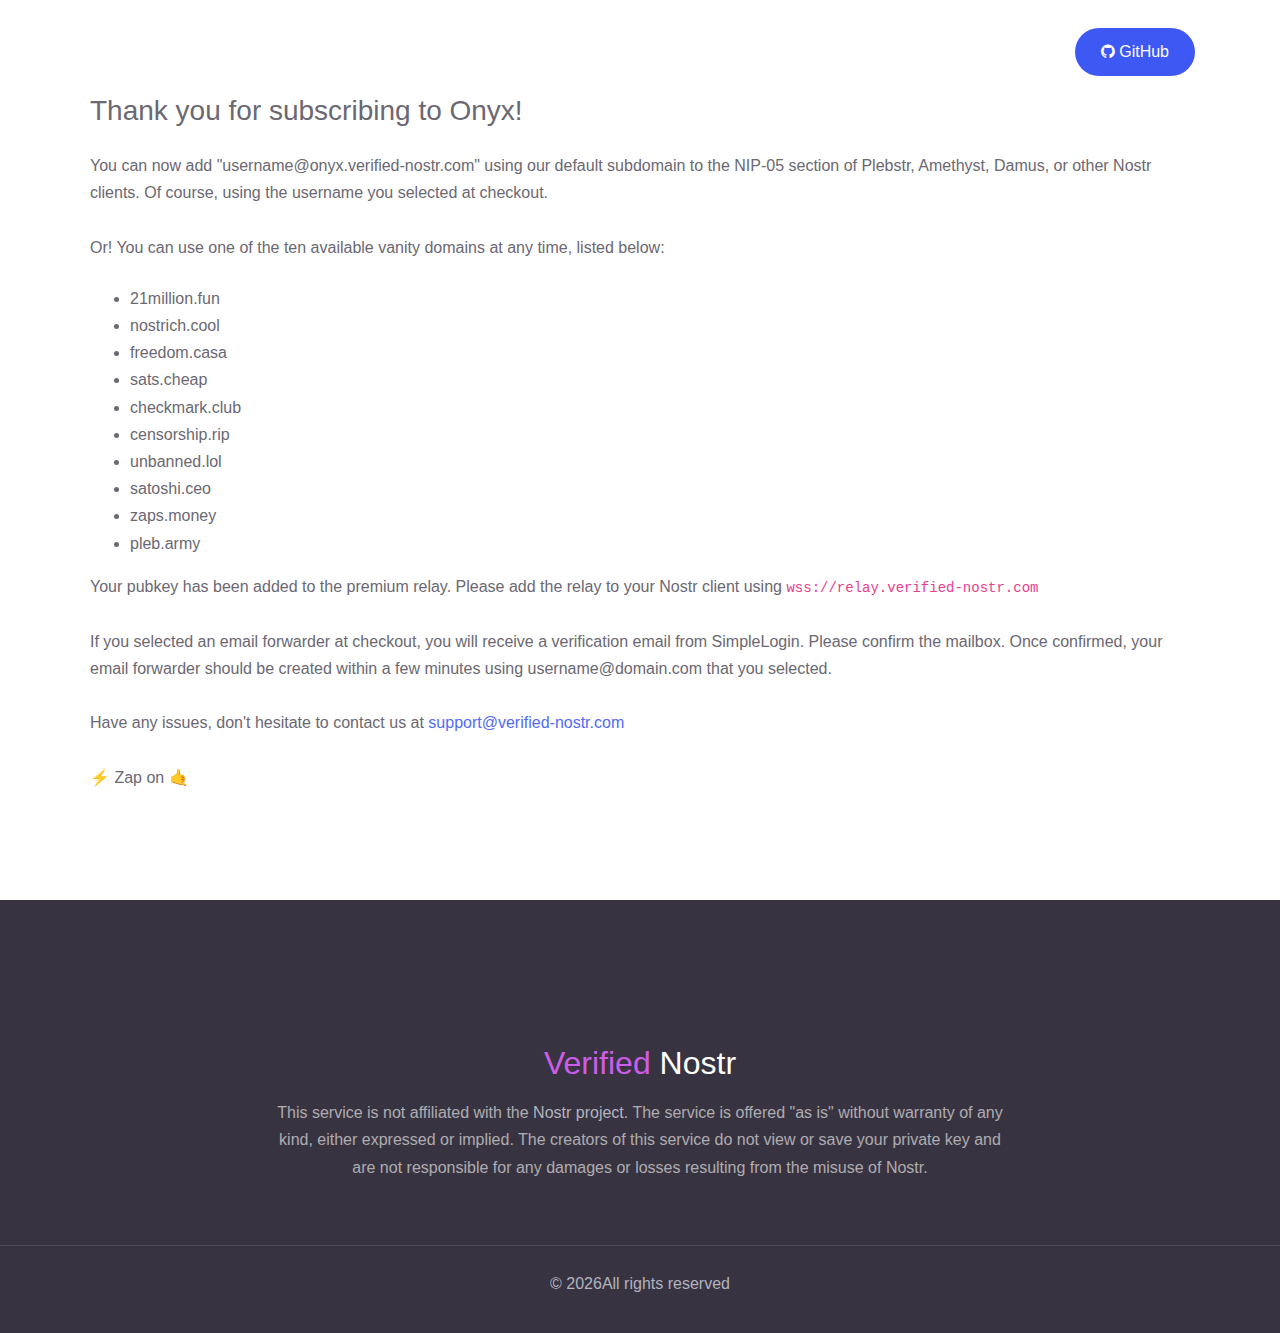
==== commit 91a109f2: "Minified" ====
--- a/ty-onyx/index.html
+++ b/ty-onyx/index.html
@@ -1,231 +1 @@
-<!DOCTYPE html>
-<html lang="en">
-    <head>
-        <meta charset="UTF-8" />
-        <meta name="viewport" content="width=device-width,initial-scale=1" />
-        <meta http-equiv="X-UA-Compatible" content="ie=edge" />
-        <meta name="description" content="Get your Nostr NIP-05 Address Verified for Free on Damus, Amethyst, Plebstr! Upgrade for a Paid Relay and Faster Verification" />
-        <title>Verified Nostr - NIP-05 Address & Relay</title>
-        <link rel="canonical" href="https://verified-nostr.com" />
-        <link rel="shortcut icon" href="../assets/favicon.png" type="image/x-icon" />
-        <link rel="stylesheet" href="../assets/css/maicons.css" />
-        <link rel="stylesheet" href="../assets/vendor/animate/animate.css" />
-        <link rel="stylesheet" href="../assets/vendor/owl-carousel/css/owl.carousel.min.css" />
-        <link rel="stylesheet" href="../assets/css/bootstrap.css" />
-        <link rel="stylesheet" href="../assets/css/mobster.css" />
-        <link rel="stylesheet" href="https://cdnjs.cloudflare.com/ajax/libs/font-awesome/4.7.0/css/font-awesome.min.css" />
-        <link rel="apple-touch-icon" sizes="180x180" href="../apple-touch-icon.png" />
-        <link rel="icon" type="image/png" sizes="32x32" href="../favicon-32x32.png" />
-        <link rel="icon" type="image/png" sizes="16x16" href="../favicon-16x16.png" />
-        <link rel="manifest" href="../site.webmanifest" />
-        <link rel="alternate" hreflang="af" href="https://af.verified-nostr.com" />
-        <link rel="alternate" hreflang="sq" href="https://sq.verified-nostr.com" />
-        <link rel="alternate" hreflang="am" href="https://am.verified-nostr.com" />
-        <link rel="alternate" hreflang="ar" href="https://ar.verified-nostr.com" />
-        <link rel="alternate" hreflang="hy" href="https://hy.verified-nostr.com" />
-        <link rel="alternate" hreflang="az" href="https://az.verified-nostr.com" />
-        <link rel="alternate" hreflang="eu" href="https://eu.verified-nostr.com" />
-        <link rel="alternate" hreflang="be" href="https://be.verified-nostr.com" />
-        <link rel="alternate" hreflang="bn" href="https://bn.verified-nostr.com" />
-        <link rel="alternate" hreflang="bs" href="https://bs.verified-nostr.com" />
-        <link rel="alternate" hreflang="bg" href="https://bg.verified-nostr.com" />
-        <link rel="alternate" hreflang="ca" href="https://ca.verified-nostr.com" />
-        <link rel="alternate" hreflang="ceb" href="https://ceb.verified-nostr.com" />
-        <link rel="alternate" hreflang="ny" href="https://ny.verified-nostr.com" />
-        <link rel="alternate" hreflang="zh-CN" href="https://zh-CN.verified-nostr.com" />
-        <link rel="alternate" hreflang="zh-TW" href="https://zh-TW.verified-nostr.com" />
-        <link rel="alternate" hreflang="co" href="https://co.verified-nostr.com" />
-        <link rel="alternate" hreflang="hr" href="https://hr.verified-nostr.com" />
-        <link rel="alternate" hreflang="cs" href="https://cs.verified-nostr.com" />
-        <link rel="alternate" hreflang="da" href="https://da.verified-nostr.com" />
-        <link rel="alternate" hreflang="nl" href="https://nl.verified-nostr.com" />
-        <link rel="alternate" hreflang="eo" href="https://eo.verified-nostr.com" />
-        <link rel="alternate" hreflang="et" href="https://et.verified-nostr.com" />
-        <link rel="alternate" hreflang="tl" href="https://tl.verified-nostr.com" />
-        <link rel="alternate" hreflang="fi" href="https://fi.verified-nostr.com" />
-        <link rel="alternate" hreflang="fr" href="https://fr.verified-nostr.com" />
-        <link rel="alternate" hreflang="fy" href="https://fy.verified-nostr.com" />
-        <link rel="alternate" hreflang="gl" href="https://gl.verified-nostr.com" />
-        <link rel="alternate" hreflang="ka" href="https://ka.verified-nostr.com" />
-        <link rel="alternate" hreflang="de" href="https://de.verified-nostr.com" />
-        <link rel="alternate" hreflang="el" href="https://el.verified-nostr.com" />
-        <link rel="alternate" hreflang="gu" href="https://gu.verified-nostr.com" />
-        <link rel="alternate" hreflang="ht" href="https://ht.verified-nostr.com" />
-        <link rel="alternate" hreflang="ha" href="https://ha.verified-nostr.com" />
-        <link rel="alternate" hreflang="haw" href="https://haw.verified-nostr.com" />
-        <link rel="alternate" hreflang="iw" href="https://iw.verified-nostr.com" />
-        <link rel="alternate" hreflang="hi" href="https://hi.verified-nostr.com" />
-        <link rel="alternate" hreflang="hmn" href="https://hmn.verified-nostr.com" />
-        <link rel="alternate" hreflang="hu" href="https://hu.verified-nostr.com" />
-        <link rel="alternate" hreflang="is" href="https://is.verified-nostr.com" />
-        <link rel="alternate" hreflang="ig" href="https://ig.verified-nostr.com" />
-        <link rel="alternate" hreflang="id" href="https://id.verified-nostr.com" />
-        <link rel="alternate" hreflang="ga" href="https://ga.verified-nostr.com" />
-        <link rel="alternate" hreflang="it" href="https://it.verified-nostr.com" />
-        <link rel="alternate" hreflang="ja" href="https://ja.verified-nostr.com" />
-        <link rel="alternate" hreflang="jw" href="https://jw.verified-nostr.com" />
-        <link rel="alternate" hreflang="kn" href="https://kn.verified-nostr.com" />
-        <link rel="alternate" hreflang="kk" href="https://kk.verified-nostr.com" />
-        <link rel="alternate" hreflang="km" href="https://km.verified-nostr.com" />
-        <link rel="alternate" hreflang="ko" href="https://ko.verified-nostr.com" />
-        <link rel="alternate" hreflang="ku" href="https://ku.verified-nostr.com" />
-        <link rel="alternate" hreflang="ky" href="https://ky.verified-nostr.com" />
-        <link rel="alternate" hreflang="lo" href="https://lo.verified-nostr.com" />
-        <link rel="alternate" hreflang="la" href="https://la.verified-nostr.com" />
-        <link rel="alternate" hreflang="lv" href="https://lv.verified-nostr.com" />
-        <link rel="alternate" hreflang="lt" href="https://lt.verified-nostr.com" />
-        <link rel="alternate" hreflang="lb" href="https://lb.verified-nostr.com" />
-        <link rel="alternate" hreflang="mk" href="https://mk.verified-nostr.com" />
-        <link rel="alternate" hreflang="mg" href="https://mg.verified-nostr.com" />
-        <link rel="alternate" hreflang="ms" href="https://ms.verified-nostr.com" />
-        <link rel="alternate" hreflang="ml" href="https://ml.verified-nostr.com" />
-        <link rel="alternate" hreflang="mt" href="https://mt.verified-nostr.com" />
-        <link rel="alternate" hreflang="mi" href="https://mi.verified-nostr.com" />
-        <link rel="alternate" hreflang="mr" href="https://mr.verified-nostr.com" />
-        <link rel="alternate" hreflang="mn" href="https://mn.verified-nostr.com" />
-        <link rel="alternate" hreflang="my" href="https://my.verified-nostr.com" />
-        <link rel="alternate" hreflang="ne" href="https://ne.verified-nostr.com" />
-        <link rel="alternate" hreflang="no" href="https://no.verified-nostr.com" />
-        <link rel="alternate" hreflang="ps" href="https://ps.verified-nostr.com" />
-        <link rel="alternate" hreflang="fa" href="https://fa.verified-nostr.com" />
-        <link rel="alternate" hreflang="pl" href="https://pl.verified-nostr.com" />
-        <link rel="alternate" hreflang="pt" href="https://pt.verified-nostr.com" />
-        <link rel="alternate" hreflang="pa" href="https://pa.verified-nostr.com" />
-        <link rel="alternate" hreflang="ro" href="https://ro.verified-nostr.com" />
-        <link rel="alternate" hreflang="ru" href="https://ru.verified-nostr.com" />
-        <link rel="alternate" hreflang="sm" href="https://sm.verified-nostr.com" />
-        <link rel="alternate" hreflang="gd" href="https://gd.verified-nostr.com" />
-        <link rel="alternate" hreflang="sr" href="https://sr.verified-nostr.com" />
-        <link rel="alternate" hreflang="st" href="https://st.verified-nostr.com" />
-        <link rel="alternate" hreflang="sn" href="https://sn.verified-nostr.com" />
-        <link rel="alternate" hreflang="sd" href="https://sd.verified-nostr.com" />
-        <link rel="alternate" hreflang="si" href="https://si.verified-nostr.com" />
-        <link rel="alternate" hreflang="sk" href="https://sk.verified-nostr.com" />
-        <link rel="alternate" hreflang="sl" href="https://sl.verified-nostr.com" />
-        <link rel="alternate" hreflang="so" href="https://so.verified-nostr.com" />
-        <link rel="alternate" hreflang="es" href="https://es.verified-nostr.com" />
-        <link rel="alternate" hreflang="su" href="https://su.verified-nostr.com" />
-        <link rel="alternate" hreflang="sw" href="https://sw.verified-nostr.com" />
-        <link rel="alternate" hreflang="sv" href="https://sv.verified-nostr.com" />
-        <link rel="alternate" hreflang="tg" href="https://tg.verified-nostr.com" />
-        <link rel="alternate" hreflang="ta" href="https://ta.verified-nostr.com" />
-        <link rel="alternate" hreflang="te" href="https://te.verified-nostr.com" />
-        <link rel="alternate" hreflang="th" href="https://th.verified-nostr.com" />
-        <link rel="alternate" hreflang="tr" href="https://tr.verified-nostr.com" />
-        <link rel="alternate" hreflang="uk" href="https://uk.verified-nostr.com" />
-        <link rel="alternate" hreflang="ur" href="https://ur.verified-nostr.com" />
-        <link rel="alternate" hreflang="uz" href="https://uz.verified-nostr.com" />
-        <link rel="alternate" hreflang="vi" href="https://vi.verified-nostr.com" />
-        <link rel="alternate" hreflang="cy" href="https://cy.verified-nostr.com" />
-        <link rel="alternate" hreflang="xh" href="https://xh.verified-nostr.com" />
-        <link rel="alternate" hreflang="yi" href="https://yi.verified-nostr.com" />
-        <link rel="alternate" hreflang="yo" href="https://yo.verified-nostr.com" />
-        <link rel="alternate" hreflang="zu" href="https://zu.verified-nostr.com" />
-        <link rel="alternate" hreflang="x-default" href="https://en.verified-nostr.com" />
-        <meta property="og:locale" content="en_US" />
-        <meta property="og:site_name" content="Nostr NIP-05 Address Verification and Premium Relay" />
-        <meta property="og:title" content="Nostr NIP-05 Address Verification and Premium Relay" />
-        <meta property="og:url" content="https://verified-nostr.com" />
-        <meta property="og:type" content="website" />
-        <meta property="og:description" content="Get your Nostr NIP-05 Address Verified for Free on Damus, Amethyst, Plebstr! Upgrade for a Paid Relay and Faster Verification" />
-        <meta property="og:image" content="https://verified-nostr.com/assets/img/og-verified.jpg" />
-        <meta property="og:image:url" content="https://verified-nostr.com/assets/img/og-verified.jpg" />
-        <meta property="og:image:secure_url" content="https://verified-nostr.com/assets/img/og-verified.jpg" />
-        <meta property="article:publisher" content="https://www.facebook.com/CoinFund" />
-        <meta name="twitter:title" content="Nostr NIP-05 Address Verification and Premium Relay" />
-        <meta name="twitter:url" content="https://verified-nostr.com" />
-        <meta name="twitter:description" content="Get your Nostr NIP-05 Address Verified for Free on Damus, Amethyst, Plebstr! Upgrade for a Paid Relay and Faster Verification" />
-        <meta name="twitter:image" content="https://verified-nostr.com/assets/img/og-verified.jpg" />
-        <meta name="twitter:card" content="summary_large_image" />
-        <meta name="twitter:site" content="@0xChain" />
-        <style>.gt_container-unisv1 a.glink {color: rgba(255,255,255,.5);}.gt_container-unisv1 a.glink:hover {color: rgba(255, 255, 255, 0.75);}.gt_white_content a{color: #000000 !important;}@media (max-width:767px){body{padding-top:100px;}.page-title{margin-top:1rem;}.hero-home-2 {min-height: 1780px;}}</style>
-    </head>
-    <body>
-        <nav class="navbar navbar-expand-lg navbar-dark navbar-floating">
-            <div class="container">
-                <a class="navbar-brand" href="https://verified-nostr.com"><img src="../assets/favicon-light.png" alt="" width="80" /></a>
-                <button class="navbar-toggler" type="button" data-toggle="collapse" data-target="#navbarToggler" aria-controls="navbarToggler" aria-expanded="false" aria-label="Toggle navigation">
-                    <span class="navbar-toggler-icon"></span>
-                </button>
-                <div class="collapse navbar-collapse" id="navbarToggler">
-                    <ul class="navbar-nav ml-auto mt-3 mt-lg-0">
-                        <li class="nav-item"><a class="nav-link" href="https://verified-nostr.com/#about">About</a></li>
-                        <li class="nav-item"><a class="nav-link" href="https://verified-nostr.com/#faq">FAQ</a></li>
-                        <li class="nav-item"><a class="nav-link" href="https://verified-nostr.com/#plan">Plans</a></li>
-                        <li class="nav-item"><a class="nav-link" href="https://verified-nostr.com/#free">Free</a></li>
-                        <li class="nav-item"><a class="nav-link" href="https://verified-nostr.com/#why">Why</a></li>
-                        <li class="nav-item"><a class="nav-link gtranslate_wrapper" href="#"></a></li>
-                    </ul>
-                    <div class="ml-auto my-2 my-lg-0">
-                        <a href="https://github.com/CoinFundApp/verified-nostr" target="_blank" rel="noopener">
-                            <button class="btn btn-primary rounded-pill"><i class="fa fa-github" style="font-size: 16px;"></i>&nbsp;GitHub</button>
-                        </a>
-                    </div>
-                </div>
-            </div>
-        </nav>
-        <div class="page-hero-section bg-image hero-home-2" style="background-image: url(../assets/img/bg_hero_2.svg);">
-            <div class="hero-caption">
-                <div class="container fg-white h-100">
-                    <div class="row align-items-center h-100">
-                        <div class="card-page fadeInUp">
-                            <h4 class="page-title mb-4 fw-normal">
-                                Thank you for subscribing to Onyx!
-                            </h4>
-                            <p class="mb-4">
-                                You can now add "username@onyx.verified-nostr.com" using our default subdomain to the NIP-05 section of Plebstr, Amethyst, Damus, or other Nostr clients. Of course, using the username you selected at checkout. <br /><br />
-                                Or! You can use one of the ten available vanity domains at any time, listed below: 
-                                <ul>
-                                    <li>21million.fun</li>
-                                    <li>nostrich.cool</li>
-                                    <li>freedom.casa</li>
-                                    <li>sats.cheap</li>
-                                    <li>checkmark.club</li>
-                                    <li>censorship.rip</li>
-                                    <li>unbanned.lol</li>
-                                    <li>satoshi.ceo</li>
-                                    <li>zaps.money</li>
-                                    <li>pleb.army</li>
-                                </ul>
-                                Your pubkey has been added to the premium relay. Please add the relay to your Nostr client using <code>wss://relay.verified-nostr.com</code><br /><br />
-                                If you selected an email forwarder at checkout, you will receive a verification email from SimpleLogin. Please confirm the mailbox. Once confirmed, your email forwarder should be created within a few minutes using username@domain.com that you selected.<br /><br />
-                                Have any issues, don't hesitate to contact us at <a href="mailto:support@verified-nostr.com">support@verified-nostr.com</a> 
-                                <br /><br />
-                                ⚡️ Zap on 🤙
-                            </p>
-                        </div>
-                    </div>
-                </div>
-            </div>
-        </div>
-        <div class="page-footer-section bg-dark fg-white">
-            <div class="container mb-5">
-                <div class="row justify-content-center text-center wow fadeInUp">
-                    <div class="col-lg-8">
-                        <div class="text-center mb-3"><img src="../assets/favicon-light.png" alt="" height="80" /></div>
-                        <h3 class="mb-3"><font color="#cc5de8">Verified</font>&nbsp;Nostr</h3>
-                        <p class="caption">
-                            This service is not affiliated with the <a href="https://nostr.com" target="_blank" rel="noopener">Nostr project</a>. The service is offered "as is" without warranty of any kind, either expressed or implied. The
-                            creators of this service do not view or save your private key and are not responsible for any damages or losses resulting from the misuse of Nostr.
-                        </p>
-                    </div>
-                </div>
-            </div>
-            <hr />
-            <p class="text-center mt-4 wow fadeIn">
-                &copy;
-                <script>
-                    document.write(new Date().getFullYear());
-                </script>
-                All rights reserved
-            </p>
-        </div>
-        <script>window.gtranslateSettings = {"default_language":"en","native_language_names":true,"detect_browser_language":true,"url_structure":"sub_domain","wrapper_selector":".gtranslate_wrapper","flag_size":24,"flag_style":"3d"}</script>
-        <script src="https://cdn.gtranslate.net/widgets/latest/popup.js" defer></script>
-        <script src="../assets/js/jquery-3.5.1.min.js"></script>
-        <script src="../assets/js/bootstrap.bundle.min.js"></script>
-        <script src="../assets/vendor/owl-carousel/js/owl.carousel.min.js"></script>
-        <script src="../assets/vendor/wow/wow.min.js"></script>
-        <script src="../assets/js/mobster.js"></script>
-    </body>
-</html>
+<!DOCTYPE html><head><meta charset="UTF-8" /><meta name="robots" content="noindex"><meta name="viewport" content="width=device-width,initial-scale=1" /><meta http-equiv="X-UA-Compatible" content="ie=edge" /><meta name="description" content="Get your Nostr NIP-05 Address Verified for Free on Damus, Amethyst, Plebstr! Upgrade for a Paid Relay and Faster Verification" /><title>Verified Nostr - NIP-05 Address & Relay</title><link rel="canonical" href="https://verified-nostr.com" /><link rel="shortcut icon" href="../assets/favicon.png" type="image/x-icon" /><link rel="stylesheet" href="../assets/css/maicons.css" /><link rel="stylesheet" href="../assets/vendor/animate/animate.css" /><link rel="stylesheet" href="../assets/vendor/owl-carousel/css/owl.carousel.min.css" /><link rel="stylesheet" href="../assets/css/bootstrap.css" /><link rel="stylesheet" href="../assets/css/mobster.css" /><link rel="stylesheet" href="https://cdnjs.cloudflare.com/ajax/libs/font-awesome/4.7.0/css/font-awesome.min.css" /><link rel="apple-touch-icon" sizes="180x180" href="../apple-touch-icon.png" /><link rel="icon" type="image/png" sizes="32x32" href="../favicon-32x32.png" /><link rel="icon" type="image/png" sizes="16x16" href="../favicon-16x16.png" /><link rel="manifest" href="../site.webmanifest" /><link rel="alternate" hreflang="af" href="https://af.verified-nostr.com" /><link rel="alternate" hreflang="sq" href="https://sq.verified-nostr.com" /><link rel="alternate" hreflang="am" href="https://am.verified-nostr.com" /><link rel="alternate" hreflang="ar" href="https://ar.verified-nostr.com" /><link rel="alternate" hreflang="hy" href="https://hy.verified-nostr.com" /><link rel="alternate" hreflang="az" href="https://az.verified-nostr.com" /><link rel="alternate" hreflang="eu" href="https://eu.verified-nostr.com" /><link rel="alternate" hreflang="be" href="https://be.verified-nostr.com" /><link rel="alternate" hreflang="bn" href="https://bn.verified-nostr.com" /><link rel="alternate" hreflang="bs" href="https://bs.verified-nostr.com" /><link rel="alternate" hreflang="bg" href="https://bg.verified-nostr.com" /><link rel="alternate" hreflang="ca" href="https://ca.verified-nostr.com" /><link rel="alternate" hreflang="ceb" href="https://ceb.verified-nostr.com" /><link rel="alternate" hreflang="ny" href="https://ny.verified-nostr.com" /><link rel="alternate" hreflang="zh-CN" href="https://zh-CN.verified-nostr.com" /><link rel="alternate" hreflang="zh-TW" href="https://zh-TW.verified-nostr.com" /><link rel="alternate" hreflang="co" href="https://co.verified-nostr.com" /><link rel="alternate" hreflang="hr" href="https://hr.verified-nostr.com" /><link rel="alternate" hreflang="cs" href="https://cs.verified-nostr.com" /><link rel="alternate" hreflang="da" href="https://da.verified-nostr.com" /><link rel="alternate" hreflang="nl" href="https://nl.verified-nostr.com" /><link rel="alternate" hreflang="eo" href="https://eo.verified-nostr.com" /><link rel="alternate" hreflang="et" href="https://et.verified-nostr.com" /><link rel="alternate" hreflang="tl" href="https://tl.verified-nostr.com" /><link rel="alternate" hreflang="fi" href="https://fi.verified-nostr.com" /><link rel="alternate" hreflang="fr" href="https://fr.verified-nostr.com" /><link rel="alternate" hreflang="fy" href="https://fy.verified-nostr.com" /><link rel="alternate" hreflang="gl" href="https://gl.verified-nostr.com" /><link rel="alternate" hreflang="ka" href="https://ka.verified-nostr.com" /><link rel="alternate" hreflang="de" href="https://de.verified-nostr.com" /><link rel="alternate" hreflang="el" href="https://el.verified-nostr.com" /><link rel="alternate" hreflang="gu" href="https://gu.verified-nostr.com" /><link rel="alternate" hreflang="ht" href="https://ht.verified-nostr.com" /><link rel="alternate" hreflang="ha" href="https://ha.verified-nostr.com" /><link rel="alternate" hreflang="haw" href="https://haw.verified-nostr.com" /><link rel="alternate" hreflang="iw" href="https://iw.verified-nostr.com" /><link rel="alternate" hreflang="hi" href="https://hi.verified-nostr.com" /><link rel="alternate" hreflang="hmn" href="https://hmn.verified-nostr.com" /><link rel="alternate" hreflang="hu" href="https://hu.verified-nostr.com" /><link rel="alternate" hreflang="is" href="https://is.verified-nostr.com" /><link rel="alternate" hreflang="ig" href="https://ig.verified-nostr.com" /><link rel="alternate" hreflang="id" href="https://id.verified-nostr.com" /><link rel="alternate" hreflang="ga" href="https://ga.verified-nostr.com" /><link rel="alternate" hreflang="it" href="https://it.verified-nostr.com" /><link rel="alternate" hreflang="ja" href="https://ja.verified-nostr.com" /><link rel="alternate" hreflang="jw" href="https://jw.verified-nostr.com" /><link rel="alternate" hreflang="kn" href="https://kn.verified-nostr.com" /><link rel="alternate" hreflang="kk" href="https://kk.verified-nostr.com" /><link rel="alternate" hreflang="km" href="https://km.verified-nostr.com" /><link rel="alternate" hreflang="ko" href="https://ko.verified-nostr.com" /><link rel="alternate" hreflang="ku" href="https://ku.verified-nostr.com" /><link rel="alternate" hreflang="ky" href="https://ky.verified-nostr.com" /><link rel="alternate" hreflang="lo" href="https://lo.verified-nostr.com" /><link rel="alternate" hreflang="la" href="https://la.verified-nostr.com" /><link rel="alternate" hreflang="lv" href="https://lv.verified-nostr.com" /><link rel="alternate" hreflang="lt" href="https://lt.verified-nostr.com" /><link rel="alternate" hreflang="lb" href="https://lb.verified-nostr.com" /><link rel="alternate" hreflang="mk" href="https://mk.verified-nostr.com" /><link rel="alternate" hreflang="mg" href="https://mg.verified-nostr.com" /><link rel="alternate" hreflang="ms" href="https://ms.verified-nostr.com" /><link rel="alternate" hreflang="ml" href="https://ml.verified-nostr.com" /><link rel="alternate" hreflang="mt" href="https://mt.verified-nostr.com" /><link rel="alternate" hreflang="mi" href="https://mi.verified-nostr.com" /><link rel="alternate" hreflang="mr" href="https://mr.verified-nostr.com" /><link rel="alternate" hreflang="mn" href="https://mn.verified-nostr.com" /><link rel="alternate" hreflang="my" href="https://my.verified-nostr.com" /><link rel="alternate" hreflang="ne" href="https://ne.verified-nostr.com" /><link rel="alternate" hreflang="no" href="https://no.verified-nostr.com" /><link rel="alternate" hreflang="ps" href="https://ps.verified-nostr.com" /><link rel="alternate" hreflang="fa" href="https://fa.verified-nostr.com" /><link rel="alternate" hreflang="pl" href="https://pl.verified-nostr.com" /><link rel="alternate" hreflang="pt" href="https://pt.verified-nostr.com" /><link rel="alternate" hreflang="pa" href="https://pa.verified-nostr.com" /><link rel="alternate" hreflang="ro" href="https://ro.verified-nostr.com" /><link rel="alternate" hreflang="ru" href="https://ru.verified-nostr.com" /><link rel="alternate" hreflang="sm" href="https://sm.verified-nostr.com" /><link rel="alternate" hreflang="gd" href="https://gd.verified-nostr.com" /><link rel="alternate" hreflang="sr" href="https://sr.verified-nostr.com" /><link rel="alternate" hreflang="st" href="https://st.verified-nostr.com" /><link rel="alternate" hreflang="sn" href="https://sn.verified-nostr.com" /><link rel="alternate" hreflang="sd" href="https://sd.verified-nostr.com" /><link rel="alternate" hreflang="si" href="https://si.verified-nostr.com" /><link rel="alternate" hreflang="sk" href="https://sk.verified-nostr.com" /><link rel="alternate" hreflang="sl" href="https://sl.verified-nostr.com" /><link rel="alternate" hreflang="so" href="https://so.verified-nostr.com" /><link rel="alternate" hreflang="es" href="https://es.verified-nostr.com" /><link rel="alternate" hreflang="su" href="https://su.verified-nostr.com" /><link rel="alternate" hreflang="sw" href="https://sw.verified-nostr.com" /><link rel="alternate" hreflang="sv" href="https://sv.verified-nostr.com" /><link rel="alternate" hreflang="tg" href="https://tg.verified-nostr.com" /><link rel="alternate" hreflang="ta" href="https://ta.verified-nostr.com" /><link rel="alternate" hreflang="te" href="https://te.verified-nostr.com" /><link rel="alternate" hreflang="th" href="https://th.verified-nostr.com" /><link rel="alternate" hreflang="tr" href="https://tr.verified-nostr.com" /><link rel="alternate" hreflang="uk" href="https://uk.verified-nostr.com" /><link rel="alternate" hreflang="ur" href="https://ur.verified-nostr.com" /><link rel="alternate" hreflang="uz" href="https://uz.verified-nostr.com" /><link rel="alternate" hreflang="vi" href="https://vi.verified-nostr.com" /><link rel="alternate" hreflang="cy" href="https://cy.verified-nostr.com" /><link rel="alternate" hreflang="xh" href="https://xh.verified-nostr.com" /><link rel="alternate" hreflang="yi" href="https://yi.verified-nostr.com" /><link rel="alternate" hreflang="yo" href="https://yo.verified-nostr.com" /><link rel="alternate" hreflang="zu" href="https://zu.verified-nostr.com" /><link rel="alternate" hreflang="x-default" href="https://en.verified-nostr.com" /><meta property="og:locale" content="en_US" /><meta property="og:site_name" content="Nostr NIP-05 Address Verification and Premium Relay" /><meta property="og:title" content="Nostr NIP-05 Address Verification and Premium Relay" /><meta property="og:url" content="https://verified-nostr.com" /><meta property="og:type" content="website" /><meta property="og:description" content="Get your Nostr NIP-05 Address Verified for Free on Damus, Amethyst, Plebstr! Upgrade for a Paid Relay and Faster Verification" /><meta property="og:image" content="https://verified-nostr.com/assets/img/og-verified.jpg" /><meta property="og:image:url" content="https://verified-nostr.com/assets/img/og-verified.jpg" /><meta property="og:image:secure_url" content="https://verified-nostr.com/assets/img/og-verified.jpg" /><meta property="article:publisher" content="https://www.facebook.com/CoinFund" /><meta name="twitter:title" content="Nostr NIP-05 Address Verification and Premium Relay" /><meta name="twitter:url" content="https://verified-nostr.com" /><meta name="twitter:description" content="Get your Nostr NIP-05 Address Verified for Free on Damus, Amethyst, Plebstr! Upgrade for a Paid Relay and Faster Verification" /><meta name="twitter:image" content="https://verified-nostr.com/assets/img/og-verified.jpg" /><meta name="twitter:card" content="summary_large_image" /><meta name="twitter:site" content="@0xChain" /><style>.gt_container-unisv1 a.glink{ color: rgba(255, 255, 255, .5);} .gt_container-unisv1 a.glink:hover{ color: rgba(255, 255, 255, 0.75);} .gt_white_content a{ color: #000000 !important;} @media (max-width:767px){ body{ padding-top: 100px;} .page-title{ margin-top: 1rem;} .hero-home-2{ min-height: 1580px;}} </style></head><body><nav class="navbar navbar-expand-lg navbar-dark navbar-floating"><div class="container"><a class="navbar-brand" href="https://verified-nostr.com"><img src="../assets/favicon-light.png" alt="" width="80" /></a><button class="navbar-toggler" type="button" data-toggle="collapse" data-target="#navbarToggler" aria-controls="navbarToggler" aria-expanded="false" aria-label="Toggle navigation"><span class="navbar-toggler-icon"></span></button><div class="collapse navbar-collapse" id="navbarToggler"><ul class="navbar-nav ml-auto mt-3 mt-lg-0"><li class="nav-item"><a class="nav-link" href="https://verified-nostr.com/#about">About</a></li><li class="nav-item"><a class="nav-link" href="https://verified-nostr.com/#faq">FAQ</a></li><li class="nav-item"><a class="nav-link" href="https://verified-nostr.com/#plan">Plans</a></li><li class="nav-item"><a class="nav-link" href="https://verified-nostr.com/#free">Free</a></li><li class="nav-item"><a class="nav-link" href="https://verified-nostr.com/#why">Why</a></li><li class="nav-item"><a class="nav-link gtranslate_wrapper" href="#"></a></li></ul><div class="ml-auto my-2 my-lg-0"><a href="https://github.com/CoinFundApp/verified-nostr" target="_blank" rel="noopener"><button class="btn btn-primary rounded-pill"><i class="fa fa-github" style="font-size: 16px;"></i>&nbsp;GitHub</button></a></div></div></div></nav><div class="page-hero-section bg-image hero-home-2" style="background-image: url(../assets/img/bg_hero_2.svg);"><div class="hero-caption"><div class="container fg-white h-100"><div class="row align-items-center h-100"><div class="card-page fadeInUp"><h4 class="page-title mb-4 fw-normal">Thank you for subscribing to Onyx! </h4><p class="mb-4">You can now add "username@onyx.verified-nostr.com" using our default subdomain to the NIP-05 section of Plebstr, Amethyst, Damus, or other Nostr clients. Of course, using the username you selected at checkout. <br /><br />Or! You can use one of the ten available vanity domains at any time, listed below: <ul><li>21million.fun</li><li>nostrich.cool</li><li>freedom.casa</li><li>sats.cheap</li><li>checkmark.club</li><li>censorship.rip</li><li>unbanned.lol</li><li>satoshi.ceo</li><li>zaps.money</li><li>pleb.army</li></ul>Your pubkey has been added to the premium relay. Please add the relay to your Nostr client using <code>wss://relay.verified-nostr.com</code><br /><br />If you selected an email forwarder at checkout, you will receive a verification email from SimpleLogin. Please confirm the mailbox. Once confirmed, your email forwarder should be created within a few minutes using username@domain.com that you selected.<br /><br />Have any issues, don't hesitate to contact us at <a href="mailto:support@verified-nostr.com">support@verified-nostr.com</a><br /><br />⚡️ Zap on 🤙 </p></div></div></div></div></div><div class="page-footer-section bg-dark fg-white"><div class="container mb-5"><div class="row justify-content-center text-center wow fadeInUp"><div class="col-lg-8"><div class="text-center mb-3"><img src="../assets/favicon-light.png" alt="" height="80" /></div><h3 class="mb-3"><font color="#cc5de8">Verified</font>&nbsp;Nostr </h3><p class="caption">This service is not affiliated with the <a href="https://nostr.com" target="_blank" rel="noopener">Nostr project</a>. The service is offered "as is" without warranty of any kind, either expressed or implied. The creators of this service do not view or save your private key and are not responsible for any damages or losses resulting from the misuse of Nostr. </p></div></div></div><hr /><p class="text-center mt-4 wow fadeIn">&copy; <script>document.write(new Date().getFullYear()); </script>All rights reserved </p></div><script>window.gtranslateSettings={ "default_language": "en", "native_language_names": true, "detect_browser_language": true, "url_structure": "sub_domain", "wrapper_selector": ".gtranslate_wrapper", "flag_size": 24, "flag_style": "3d"}</script><script src="https://cdn.gtranslate.net/widgets/latest/popup.js" defer></script><script src="../assets/js/jquery-3.5.1.min.js"></script><script src="../assets/js/bootstrap.bundle.min.js"></script><script src="../assets/vendor/owl-carousel/js/owl.carousel.min.js"></script><script src="../assets/vendor/wow/wow.min.js"></script><script src="../assets/js/mobster.js"></script></body></html>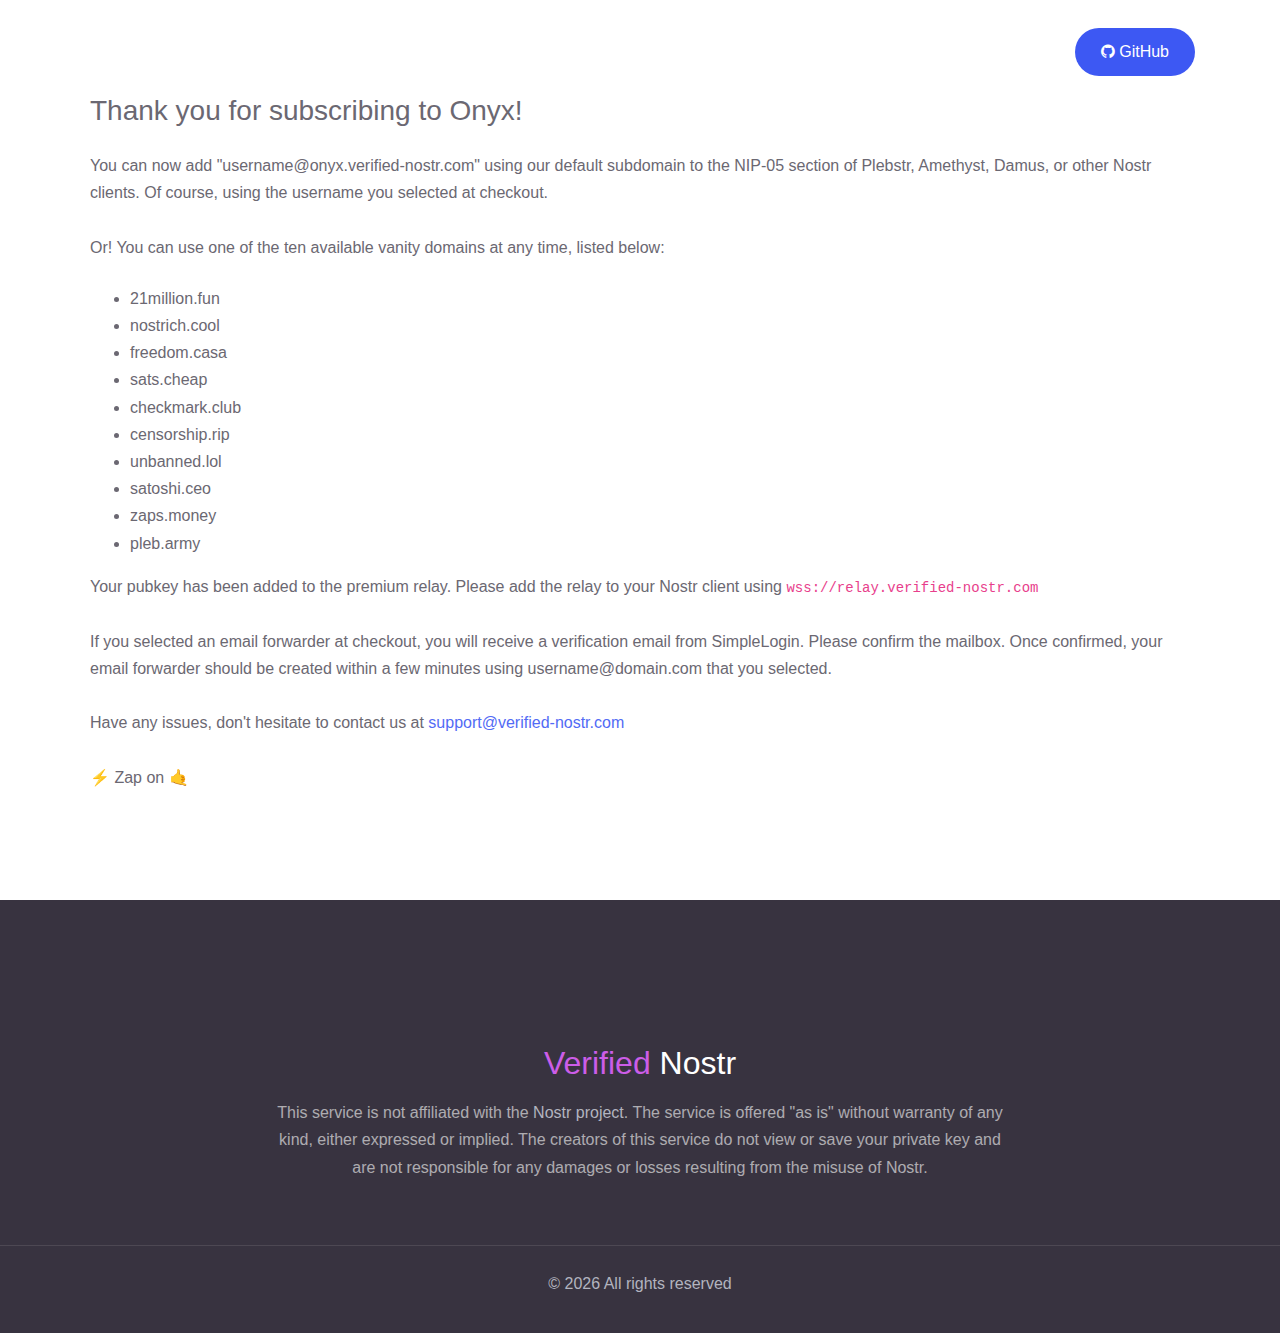
==== commit 03e4d304: "Removed spacing" ====
--- a/ty-onyx/index.html
+++ b/ty-onyx/index.html
@@ -1 +1,274 @@
-<!DOCTYPE html><head><meta charset="UTF-8" /><meta name="robots" content="noindex"><meta name="viewport" content="width=device-width,initial-scale=1" /><meta http-equiv="X-UA-Compatible" content="ie=edge" /><meta name="description" content="Get your Nostr NIP-05 Address Verified for Free on Damus, Amethyst, Plebstr! Upgrade for a Paid Relay and Faster Verification" /><title>Verified Nostr - NIP-05 Address & Relay</title><link rel="canonical" href="https://verified-nostr.com" /><link rel="shortcut icon" href="../assets/favicon.png" type="image/x-icon" /><link rel="stylesheet" href="../assets/css/maicons.css" /><link rel="stylesheet" href="../assets/vendor/animate/animate.css" /><link rel="stylesheet" href="../assets/vendor/owl-carousel/css/owl.carousel.min.css" /><link rel="stylesheet" href="../assets/css/bootstrap.css" /><link rel="stylesheet" href="../assets/css/mobster.css" /><link rel="stylesheet" href="https://cdnjs.cloudflare.com/ajax/libs/font-awesome/4.7.0/css/font-awesome.min.css" /><link rel="apple-touch-icon" sizes="180x180" href="../apple-touch-icon.png" /><link rel="icon" type="image/png" sizes="32x32" href="../favicon-32x32.png" /><link rel="icon" type="image/png" sizes="16x16" href="../favicon-16x16.png" /><link rel="manifest" href="../site.webmanifest" /><link rel="alternate" hreflang="af" href="https://af.verified-nostr.com" /><link rel="alternate" hreflang="sq" href="https://sq.verified-nostr.com" /><link rel="alternate" hreflang="am" href="https://am.verified-nostr.com" /><link rel="alternate" hreflang="ar" href="https://ar.verified-nostr.com" /><link rel="alternate" hreflang="hy" href="https://hy.verified-nostr.com" /><link rel="alternate" hreflang="az" href="https://az.verified-nostr.com" /><link rel="alternate" hreflang="eu" href="https://eu.verified-nostr.com" /><link rel="alternate" hreflang="be" href="https://be.verified-nostr.com" /><link rel="alternate" hreflang="bn" href="https://bn.verified-nostr.com" /><link rel="alternate" hreflang="bs" href="https://bs.verified-nostr.com" /><link rel="alternate" hreflang="bg" href="https://bg.verified-nostr.com" /><link rel="alternate" hreflang="ca" href="https://ca.verified-nostr.com" /><link rel="alternate" hreflang="ceb" href="https://ceb.verified-nostr.com" /><link rel="alternate" hreflang="ny" href="https://ny.verified-nostr.com" /><link rel="alternate" hreflang="zh-CN" href="https://zh-CN.verified-nostr.com" /><link rel="alternate" hreflang="zh-TW" href="https://zh-TW.verified-nostr.com" /><link rel="alternate" hreflang="co" href="https://co.verified-nostr.com" /><link rel="alternate" hreflang="hr" href="https://hr.verified-nostr.com" /><link rel="alternate" hreflang="cs" href="https://cs.verified-nostr.com" /><link rel="alternate" hreflang="da" href="https://da.verified-nostr.com" /><link rel="alternate" hreflang="nl" href="https://nl.verified-nostr.com" /><link rel="alternate" hreflang="eo" href="https://eo.verified-nostr.com" /><link rel="alternate" hreflang="et" href="https://et.verified-nostr.com" /><link rel="alternate" hreflang="tl" href="https://tl.verified-nostr.com" /><link rel="alternate" hreflang="fi" href="https://fi.verified-nostr.com" /><link rel="alternate" hreflang="fr" href="https://fr.verified-nostr.com" /><link rel="alternate" hreflang="fy" href="https://fy.verified-nostr.com" /><link rel="alternate" hreflang="gl" href="https://gl.verified-nostr.com" /><link rel="alternate" hreflang="ka" href="https://ka.verified-nostr.com" /><link rel="alternate" hreflang="de" href="https://de.verified-nostr.com" /><link rel="alternate" hreflang="el" href="https://el.verified-nostr.com" /><link rel="alternate" hreflang="gu" href="https://gu.verified-nostr.com" /><link rel="alternate" hreflang="ht" href="https://ht.verified-nostr.com" /><link rel="alternate" hreflang="ha" href="https://ha.verified-nostr.com" /><link rel="alternate" hreflang="haw" href="https://haw.verified-nostr.com" /><link rel="alternate" hreflang="iw" href="https://iw.verified-nostr.com" /><link rel="alternate" hreflang="hi" href="https://hi.verified-nostr.com" /><link rel="alternate" hreflang="hmn" href="https://hmn.verified-nostr.com" /><link rel="alternate" hreflang="hu" href="https://hu.verified-nostr.com" /><link rel="alternate" hreflang="is" href="https://is.verified-nostr.com" /><link rel="alternate" hreflang="ig" href="https://ig.verified-nostr.com" /><link rel="alternate" hreflang="id" href="https://id.verified-nostr.com" /><link rel="alternate" hreflang="ga" href="https://ga.verified-nostr.com" /><link rel="alternate" hreflang="it" href="https://it.verified-nostr.com" /><link rel="alternate" hreflang="ja" href="https://ja.verified-nostr.com" /><link rel="alternate" hreflang="jw" href="https://jw.verified-nostr.com" /><link rel="alternate" hreflang="kn" href="https://kn.verified-nostr.com" /><link rel="alternate" hreflang="kk" href="https://kk.verified-nostr.com" /><link rel="alternate" hreflang="km" href="https://km.verified-nostr.com" /><link rel="alternate" hreflang="ko" href="https://ko.verified-nostr.com" /><link rel="alternate" hreflang="ku" href="https://ku.verified-nostr.com" /><link rel="alternate" hreflang="ky" href="https://ky.verified-nostr.com" /><link rel="alternate" hreflang="lo" href="https://lo.verified-nostr.com" /><link rel="alternate" hreflang="la" href="https://la.verified-nostr.com" /><link rel="alternate" hreflang="lv" href="https://lv.verified-nostr.com" /><link rel="alternate" hreflang="lt" href="https://lt.verified-nostr.com" /><link rel="alternate" hreflang="lb" href="https://lb.verified-nostr.com" /><link rel="alternate" hreflang="mk" href="https://mk.verified-nostr.com" /><link rel="alternate" hreflang="mg" href="https://mg.verified-nostr.com" /><link rel="alternate" hreflang="ms" href="https://ms.verified-nostr.com" /><link rel="alternate" hreflang="ml" href="https://ml.verified-nostr.com" /><link rel="alternate" hreflang="mt" href="https://mt.verified-nostr.com" /><link rel="alternate" hreflang="mi" href="https://mi.verified-nostr.com" /><link rel="alternate" hreflang="mr" href="https://mr.verified-nostr.com" /><link rel="alternate" hreflang="mn" href="https://mn.verified-nostr.com" /><link rel="alternate" hreflang="my" href="https://my.verified-nostr.com" /><link rel="alternate" hreflang="ne" href="https://ne.verified-nostr.com" /><link rel="alternate" hreflang="no" href="https://no.verified-nostr.com" /><link rel="alternate" hreflang="ps" href="https://ps.verified-nostr.com" /><link rel="alternate" hreflang="fa" href="https://fa.verified-nostr.com" /><link rel="alternate" hreflang="pl" href="https://pl.verified-nostr.com" /><link rel="alternate" hreflang="pt" href="https://pt.verified-nostr.com" /><link rel="alternate" hreflang="pa" href="https://pa.verified-nostr.com" /><link rel="alternate" hreflang="ro" href="https://ro.verified-nostr.com" /><link rel="alternate" hreflang="ru" href="https://ru.verified-nostr.com" /><link rel="alternate" hreflang="sm" href="https://sm.verified-nostr.com" /><link rel="alternate" hreflang="gd" href="https://gd.verified-nostr.com" /><link rel="alternate" hreflang="sr" href="https://sr.verified-nostr.com" /><link rel="alternate" hreflang="st" href="https://st.verified-nostr.com" /><link rel="alternate" hreflang="sn" href="https://sn.verified-nostr.com" /><link rel="alternate" hreflang="sd" href="https://sd.verified-nostr.com" /><link rel="alternate" hreflang="si" href="https://si.verified-nostr.com" /><link rel="alternate" hreflang="sk" href="https://sk.verified-nostr.com" /><link rel="alternate" hreflang="sl" href="https://sl.verified-nostr.com" /><link rel="alternate" hreflang="so" href="https://so.verified-nostr.com" /><link rel="alternate" hreflang="es" href="https://es.verified-nostr.com" /><link rel="alternate" hreflang="su" href="https://su.verified-nostr.com" /><link rel="alternate" hreflang="sw" href="https://sw.verified-nostr.com" /><link rel="alternate" hreflang="sv" href="https://sv.verified-nostr.com" /><link rel="alternate" hreflang="tg" href="https://tg.verified-nostr.com" /><link rel="alternate" hreflang="ta" href="https://ta.verified-nostr.com" /><link rel="alternate" hreflang="te" href="https://te.verified-nostr.com" /><link rel="alternate" hreflang="th" href="https://th.verified-nostr.com" /><link rel="alternate" hreflang="tr" href="https://tr.verified-nostr.com" /><link rel="alternate" hreflang="uk" href="https://uk.verified-nostr.com" /><link rel="alternate" hreflang="ur" href="https://ur.verified-nostr.com" /><link rel="alternate" hreflang="uz" href="https://uz.verified-nostr.com" /><link rel="alternate" hreflang="vi" href="https://vi.verified-nostr.com" /><link rel="alternate" hreflang="cy" href="https://cy.verified-nostr.com" /><link rel="alternate" hreflang="xh" href="https://xh.verified-nostr.com" /><link rel="alternate" hreflang="yi" href="https://yi.verified-nostr.com" /><link rel="alternate" hreflang="yo" href="https://yo.verified-nostr.com" /><link rel="alternate" hreflang="zu" href="https://zu.verified-nostr.com" /><link rel="alternate" hreflang="x-default" href="https://en.verified-nostr.com" /><meta property="og:locale" content="en_US" /><meta property="og:site_name" content="Nostr NIP-05 Address Verification and Premium Relay" /><meta property="og:title" content="Nostr NIP-05 Address Verification and Premium Relay" /><meta property="og:url" content="https://verified-nostr.com" /><meta property="og:type" content="website" /><meta property="og:description" content="Get your Nostr NIP-05 Address Verified for Free on Damus, Amethyst, Plebstr! Upgrade for a Paid Relay and Faster Verification" /><meta property="og:image" content="https://verified-nostr.com/assets/img/og-verified.jpg" /><meta property="og:image:url" content="https://verified-nostr.com/assets/img/og-verified.jpg" /><meta property="og:image:secure_url" content="https://verified-nostr.com/assets/img/og-verified.jpg" /><meta property="article:publisher" content="https://www.facebook.com/CoinFund" /><meta name="twitter:title" content="Nostr NIP-05 Address Verification and Premium Relay" /><meta name="twitter:url" content="https://verified-nostr.com" /><meta name="twitter:description" content="Get your Nostr NIP-05 Address Verified for Free on Damus, Amethyst, Plebstr! Upgrade for a Paid Relay and Faster Verification" /><meta name="twitter:image" content="https://verified-nostr.com/assets/img/og-verified.jpg" /><meta name="twitter:card" content="summary_large_image" /><meta name="twitter:site" content="@0xChain" /><style>.gt_container-unisv1 a.glink{ color: rgba(255, 255, 255, .5);} .gt_container-unisv1 a.glink:hover{ color: rgba(255, 255, 255, 0.75);} .gt_white_content a{ color: #000000 !important;} @media (max-width:767px){ body{ padding-top: 100px;} .page-title{ margin-top: 1rem;} .hero-home-2{ min-height: 1580px;}} </style></head><body><nav class="navbar navbar-expand-lg navbar-dark navbar-floating"><div class="container"><a class="navbar-brand" href="https://verified-nostr.com"><img src="../assets/favicon-light.png" alt="" width="80" /></a><button class="navbar-toggler" type="button" data-toggle="collapse" data-target="#navbarToggler" aria-controls="navbarToggler" aria-expanded="false" aria-label="Toggle navigation"><span class="navbar-toggler-icon"></span></button><div class="collapse navbar-collapse" id="navbarToggler"><ul class="navbar-nav ml-auto mt-3 mt-lg-0"><li class="nav-item"><a class="nav-link" href="https://verified-nostr.com/#about">About</a></li><li class="nav-item"><a class="nav-link" href="https://verified-nostr.com/#faq">FAQ</a></li><li class="nav-item"><a class="nav-link" href="https://verified-nostr.com/#plan">Plans</a></li><li class="nav-item"><a class="nav-link" href="https://verified-nostr.com/#free">Free</a></li><li class="nav-item"><a class="nav-link" href="https://verified-nostr.com/#why">Why</a></li><li class="nav-item"><a class="nav-link gtranslate_wrapper" href="#"></a></li></ul><div class="ml-auto my-2 my-lg-0"><a href="https://github.com/CoinFundApp/verified-nostr" target="_blank" rel="noopener"><button class="btn btn-primary rounded-pill"><i class="fa fa-github" style="font-size: 16px;"></i>&nbsp;GitHub</button></a></div></div></div></nav><div class="page-hero-section bg-image hero-home-2" style="background-image: url(../assets/img/bg_hero_2.svg);"><div class="hero-caption"><div class="container fg-white h-100"><div class="row align-items-center h-100"><div class="card-page fadeInUp"><h4 class="page-title mb-4 fw-normal">Thank you for subscribing to Onyx! </h4><p class="mb-4">You can now add "username@onyx.verified-nostr.com" using our default subdomain to the NIP-05 section of Plebstr, Amethyst, Damus, or other Nostr clients. Of course, using the username you selected at checkout. <br /><br />Or! You can use one of the ten available vanity domains at any time, listed below: <ul><li>21million.fun</li><li>nostrich.cool</li><li>freedom.casa</li><li>sats.cheap</li><li>checkmark.club</li><li>censorship.rip</li><li>unbanned.lol</li><li>satoshi.ceo</li><li>zaps.money</li><li>pleb.army</li></ul>Your pubkey has been added to the premium relay. Please add the relay to your Nostr client using <code>wss://relay.verified-nostr.com</code><br /><br />If you selected an email forwarder at checkout, you will receive a verification email from SimpleLogin. Please confirm the mailbox. Once confirmed, your email forwarder should be created within a few minutes using username@domain.com that you selected.<br /><br />Have any issues, don't hesitate to contact us at <a href="mailto:support@verified-nostr.com">support@verified-nostr.com</a><br /><br />⚡️ Zap on 🤙 </p></div></div></div></div></div><div class="page-footer-section bg-dark fg-white"><div class="container mb-5"><div class="row justify-content-center text-center wow fadeInUp"><div class="col-lg-8"><div class="text-center mb-3"><img src="../assets/favicon-light.png" alt="" height="80" /></div><h3 class="mb-3"><font color="#cc5de8">Verified</font>&nbsp;Nostr </h3><p class="caption">This service is not affiliated with the <a href="https://nostr.com" target="_blank" rel="noopener">Nostr project</a>. The service is offered "as is" without warranty of any kind, either expressed or implied. The creators of this service do not view or save your private key and are not responsible for any damages or losses resulting from the misuse of Nostr. </p></div></div></div><hr /><p class="text-center mt-4 wow fadeIn">&copy; <script>document.write(new Date().getFullYear()); </script>All rights reserved </p></div><script>window.gtranslateSettings={ "default_language": "en", "native_language_names": true, "detect_browser_language": true, "url_structure": "sub_domain", "wrapper_selector": ".gtranslate_wrapper", "flag_size": 24, "flag_style": "3d"}</script><script src="https://cdn.gtranslate.net/widgets/latest/popup.js" defer></script><script src="../assets/js/jquery-3.5.1.min.js"></script><script src="../assets/js/bootstrap.bundle.min.js"></script><script src="../assets/vendor/owl-carousel/js/owl.carousel.min.js"></script><script src="../assets/vendor/wow/wow.min.js"></script><script src="../assets/js/mobster.js"></script></body></html>+<!DOCTYPE html>
+<head>
+    <meta charset="UTF-8" />
+    <meta name="robots" content="noindex">
+    <meta name="viewport" content="width=device-width,initial-scale=1" />
+    <meta http-equiv="X-UA-Compatible" content="ie=edge" />
+    <meta name="description"
+        content="Get your Nostr NIP-05 Address Verified for Free on Damus, Amethyst, Plebstr! Upgrade for a Paid Relay and Faster Verification" />
+    <title>Verified Nostr - NIP-05 Address & Relay</title>
+    <link rel="canonical" href="https://verified-nostr.com" />
+    <link rel="shortcut icon" href="../assets/favicon.png" type="image/x-icon" />
+    <link rel="stylesheet" href="../assets/css/maicons.css" />
+    <link rel="stylesheet" href="../assets/vendor/animate/animate.css" />
+    <link rel="stylesheet" href="../assets/vendor/owl-carousel/css/owl.carousel.min.css" />
+    <link rel="stylesheet" href="../assets/css/bootstrap.css" />
+    <link rel="stylesheet" href="../assets/css/mobster.css" />
+    <link rel="stylesheet" href="https://cdnjs.cloudflare.com/ajax/libs/font-awesome/4.7.0/css/font-awesome.min.css" />
+    <link rel="apple-touch-icon" sizes="180x180" href="../apple-touch-icon.png" />
+    <link rel="icon" type="image/png" sizes="32x32" href="../favicon-32x32.png" />
+    <link rel="icon" type="image/png" sizes="16x16" href="../favicon-16x16.png" />
+    <link rel="manifest" href="../site.webmanifest" />
+    <link rel="alternate" hreflang="af" href="https://af.verified-nostr.com" />
+    <link rel="alternate" hreflang="sq" href="https://sq.verified-nostr.com" />
+    <link rel="alternate" hreflang="am" href="https://am.verified-nostr.com" />
+    <link rel="alternate" hreflang="ar" href="https://ar.verified-nostr.com" />
+    <link rel="alternate" hreflang="hy" href="https://hy.verified-nostr.com" />
+    <link rel="alternate" hreflang="az" href="https://az.verified-nostr.com" />
+    <link rel="alternate" hreflang="eu" href="https://eu.verified-nostr.com" />
+    <link rel="alternate" hreflang="be" href="https://be.verified-nostr.com" />
+    <link rel="alternate" hreflang="bn" href="https://bn.verified-nostr.com" />
+    <link rel="alternate" hreflang="bs" href="https://bs.verified-nostr.com" />
+    <link rel="alternate" hreflang="bg" href="https://bg.verified-nostr.com" />
+    <link rel="alternate" hreflang="ca" href="https://ca.verified-nostr.com" />
+    <link rel="alternate" hreflang="ceb" href="https://ceb.verified-nostr.com" />
+    <link rel="alternate" hreflang="ny" href="https://ny.verified-nostr.com" />
+    <link rel="alternate" hreflang="zh-CN" href="https://zh-CN.verified-nostr.com" />
+    <link rel="alternate" hreflang="zh-TW" href="https://zh-TW.verified-nostr.com" />
+    <link rel="alternate" hreflang="co" href="https://co.verified-nostr.com" />
+    <link rel="alternate" hreflang="hr" href="https://hr.verified-nostr.com" />
+    <link rel="alternate" hreflang="cs" href="https://cs.verified-nostr.com" />
+    <link rel="alternate" hreflang="da" href="https://da.verified-nostr.com" />
+    <link rel="alternate" hreflang="nl" href="https://nl.verified-nostr.com" />
+    <link rel="alternate" hreflang="eo" href="https://eo.verified-nostr.com" />
+    <link rel="alternate" hreflang="et" href="https://et.verified-nostr.com" />
+    <link rel="alternate" hreflang="tl" href="https://tl.verified-nostr.com" />
+    <link rel="alternate" hreflang="fi" href="https://fi.verified-nostr.com" />
+    <link rel="alternate" hreflang="fr" href="https://fr.verified-nostr.com" />
+    <link rel="alternate" hreflang="fy" href="https://fy.verified-nostr.com" />
+    <link rel="alternate" hreflang="gl" href="https://gl.verified-nostr.com" />
+    <link rel="alternate" hreflang="ka" href="https://ka.verified-nostr.com" />
+    <link rel="alternate" hreflang="de" href="https://de.verified-nostr.com" />
+    <link rel="alternate" hreflang="el" href="https://el.verified-nostr.com" />
+    <link rel="alternate" hreflang="gu" href="https://gu.verified-nostr.com" />
+    <link rel="alternate" hreflang="ht" href="https://ht.verified-nostr.com" />
+    <link rel="alternate" hreflang="ha" href="https://ha.verified-nostr.com" />
+    <link rel="alternate" hreflang="haw" href="https://haw.verified-nostr.com" />
+    <link rel="alternate" hreflang="iw" href="https://iw.verified-nostr.com" />
+    <link rel="alternate" hreflang="hi" href="https://hi.verified-nostr.com" />
+    <link rel="alternate" hreflang="hmn" href="https://hmn.verified-nostr.com" />
+    <link rel="alternate" hreflang="hu" href="https://hu.verified-nostr.com" />
+    <link rel="alternate" hreflang="is" href="https://is.verified-nostr.com" />
+    <link rel="alternate" hreflang="ig" href="https://ig.verified-nostr.com" />
+    <link rel="alternate" hreflang="id" href="https://id.verified-nostr.com" />
+    <link rel="alternate" hreflang="ga" href="https://ga.verified-nostr.com" />
+    <link rel="alternate" hreflang="it" href="https://it.verified-nostr.com" />
+    <link rel="alternate" hreflang="ja" href="https://ja.verified-nostr.com" />
+    <link rel="alternate" hreflang="jw" href="https://jw.verified-nostr.com" />
+    <link rel="alternate" hreflang="kn" href="https://kn.verified-nostr.com" />
+    <link rel="alternate" hreflang="kk" href="https://kk.verified-nostr.com" />
+    <link rel="alternate" hreflang="km" href="https://km.verified-nostr.com" />
+    <link rel="alternate" hreflang="ko" href="https://ko.verified-nostr.com" />
+    <link rel="alternate" hreflang="ku" href="https://ku.verified-nostr.com" />
+    <link rel="alternate" hreflang="ky" href="https://ky.verified-nostr.com" />
+    <link rel="alternate" hreflang="lo" href="https://lo.verified-nostr.com" />
+    <link rel="alternate" hreflang="la" href="https://la.verified-nostr.com" />
+    <link rel="alternate" hreflang="lv" href="https://lv.verified-nostr.com" />
+    <link rel="alternate" hreflang="lt" href="https://lt.verified-nostr.com" />
+    <link rel="alternate" hreflang="lb" href="https://lb.verified-nostr.com" />
+    <link rel="alternate" hreflang="mk" href="https://mk.verified-nostr.com" />
+    <link rel="alternate" hreflang="mg" href="https://mg.verified-nostr.com" />
+    <link rel="alternate" hreflang="ms" href="https://ms.verified-nostr.com" />
+    <link rel="alternate" hreflang="ml" href="https://ml.verified-nostr.com" />
+    <link rel="alternate" hreflang="mt" href="https://mt.verified-nostr.com" />
+    <link rel="alternate" hreflang="mi" href="https://mi.verified-nostr.com" />
+    <link rel="alternate" hreflang="mr" href="https://mr.verified-nostr.com" />
+    <link rel="alternate" hreflang="mn" href="https://mn.verified-nostr.com" />
+    <link rel="alternate" hreflang="my" href="https://my.verified-nostr.com" />
+    <link rel="alternate" hreflang="ne" href="https://ne.verified-nostr.com" />
+    <link rel="alternate" hreflang="no" href="https://no.verified-nostr.com" />
+    <link rel="alternate" hreflang="ps" href="https://ps.verified-nostr.com" />
+    <link rel="alternate" hreflang="fa" href="https://fa.verified-nostr.com" />
+    <link rel="alternate" hreflang="pl" href="https://pl.verified-nostr.com" />
+    <link rel="alternate" hreflang="pt" href="https://pt.verified-nostr.com" />
+    <link rel="alternate" hreflang="pa" href="https://pa.verified-nostr.com" />
+    <link rel="alternate" hreflang="ro" href="https://ro.verified-nostr.com" />
+    <link rel="alternate" hreflang="ru" href="https://ru.verified-nostr.com" />
+    <link rel="alternate" hreflang="sm" href="https://sm.verified-nostr.com" />
+    <link rel="alternate" hreflang="gd" href="https://gd.verified-nostr.com" />
+    <link rel="alternate" hreflang="sr" href="https://sr.verified-nostr.com" />
+    <link rel="alternate" hreflang="st" href="https://st.verified-nostr.com" />
+    <link rel="alternate" hreflang="sn" href="https://sn.verified-nostr.com" />
+    <link rel="alternate" hreflang="sd" href="https://sd.verified-nostr.com" />
+    <link rel="alternate" hreflang="si" href="https://si.verified-nostr.com" />
+    <link rel="alternate" hreflang="sk" href="https://sk.verified-nostr.com" />
+    <link rel="alternate" hreflang="sl" href="https://sl.verified-nostr.com" />
+    <link rel="alternate" hreflang="so" href="https://so.verified-nostr.com" />
+    <link rel="alternate" hreflang="es" href="https://es.verified-nostr.com" />
+    <link rel="alternate" hreflang="su" href="https://su.verified-nostr.com" />
+    <link rel="alternate" hreflang="sw" href="https://sw.verified-nostr.com" />
+    <link rel="alternate" hreflang="sv" href="https://sv.verified-nostr.com" />
+    <link rel="alternate" hreflang="tg" href="https://tg.verified-nostr.com" />
+    <link rel="alternate" hreflang="ta" href="https://ta.verified-nostr.com" />
+    <link rel="alternate" hreflang="te" href="https://te.verified-nostr.com" />
+    <link rel="alternate" hreflang="th" href="https://th.verified-nostr.com" />
+    <link rel="alternate" hreflang="tr" href="https://tr.verified-nostr.com" />
+    <link rel="alternate" hreflang="uk" href="https://uk.verified-nostr.com" />
+    <link rel="alternate" hreflang="ur" href="https://ur.verified-nostr.com" />
+    <link rel="alternate" hreflang="uz" href="https://uz.verified-nostr.com" />
+    <link rel="alternate" hreflang="vi" href="https://vi.verified-nostr.com" />
+    <link rel="alternate" hreflang="cy" href="https://cy.verified-nostr.com" />
+    <link rel="alternate" hreflang="xh" href="https://xh.verified-nostr.com" />
+    <link rel="alternate" hreflang="yi" href="https://yi.verified-nostr.com" />
+    <link rel="alternate" hreflang="yo" href="https://yo.verified-nostr.com" />
+    <link rel="alternate" hreflang="zu" href="https://zu.verified-nostr.com" />
+    <link rel="alternate" hreflang="x-default" href="https://en.verified-nostr.com" />
+    <meta property="og:locale" content="en_US" />
+    <meta property="og:site_name" content="Nostr NIP-05 Address Verification and Premium Relay" />
+    <meta property="og:title" content="Nostr NIP-05 Address Verification and Premium Relay" />
+    <meta property="og:url" content="https://verified-nostr.com" />
+    <meta property="og:type" content="website" />
+    <meta property="og:description"
+        content="Get your Nostr NIP-05 Address Verified for Free on Damus, Amethyst, Plebstr! Upgrade for a Paid Relay and Faster Verification" />
+    <meta property="og:image" content="https://verified-nostr.com/assets/img/og-verified.jpg" />
+    <meta property="og:image:url" content="https://verified-nostr.com/assets/img/og-verified.jpg" />
+    <meta property="og:image:secure_url" content="https://verified-nostr.com/assets/img/og-verified.jpg" />
+    <meta property="article:publisher" content="https://www.facebook.com/CoinFund" />
+    <meta name="twitter:title" content="Nostr NIP-05 Address Verification and Premium Relay" />
+    <meta name="twitter:url" content="https://verified-nostr.com" />
+    <meta name="twitter:description"
+        content="Get your Nostr NIP-05 Address Verified for Free on Damus, Amethyst, Plebstr! Upgrade for a Paid Relay and Faster Verification" />
+    <meta name="twitter:image" content="https://verified-nostr.com/assets/img/og-verified.jpg" />
+    <meta name="twitter:card" content="summary_large_image" />
+    <meta name="twitter:site" content="@0xChain" />
+    <style>
+        .gt_container-unisv1 a.glink {
+            color: rgba(255, 255, 255, .5);
+        }
+
+        .gt_container-unisv1 a.glink:hover {
+            color: rgba(255, 255, 255, 0.75);
+        }
+
+        .gt_white_content a {
+            color: #000000 !important;
+        }
+
+        @media (max-width:767px) {
+            body {
+                padding-top: 100px;
+            }
+
+            .page-title {
+                margin-top: 1rem;
+            }
+
+            .hero-home-2 {
+                min-height: 1580px;
+            }
+        }
+    </style>
+</head>
+<body>
+    <nav class="navbar navbar-expand-lg navbar-dark navbar-floating">
+        <div class="container">
+            <a class="navbar-brand" href="https://verified-nostr.com"><img src="../assets/favicon-light.png" alt=""
+                    width="80" /></a>
+            <button class="navbar-toggler" type="button" data-toggle="collapse" data-target="#navbarToggler"
+                aria-controls="navbarToggler" aria-expanded="false" aria-label="Toggle navigation">
+                <span class="navbar-toggler-icon"></span>
+            </button>
+            <div class="collapse navbar-collapse" id="navbarToggler">
+                <ul class="navbar-nav ml-auto mt-3 mt-lg-0">
+                    <li class="nav-item"><a class="nav-link" href="https://verified-nostr.com/#about">About</a></li>
+                    <li class="nav-item"><a class="nav-link" href="https://verified-nostr.com/#faq">FAQ</a></li>
+                    <li class="nav-item"><a class="nav-link" href="https://verified-nostr.com/#plan">Plans</a></li>
+                    <li class="nav-item"><a class="nav-link" href="https://verified-nostr.com/#free">Free</a></li>
+                    <li class="nav-item"><a class="nav-link" href="https://verified-nostr.com/#why">Why</a></li>
+                    <li class="nav-item"><a class="nav-link gtranslate_wrapper" href="#"></a></li>
+                </ul>
+                <div class="ml-auto my-2 my-lg-0">
+                    <a href="https://github.com/CoinFundApp/verified-nostr" target="_blank" rel="noopener">
+                        <button class="btn btn-primary rounded-pill"><i class="fa fa-github"
+                                style="font-size: 16px;"></i>&nbsp;GitHub</button>
+                    </a>
+                </div>
+            </div>
+        </div>
+    </nav>
+    <div class="page-hero-section bg-image hero-home-2" style="background-image: url(../assets/img/bg_hero_2.svg);">
+        <div class="hero-caption">
+            <div class="container fg-white h-100">
+                <div class="row align-items-center h-100">
+                    <div class="card-page fadeInUp">
+                        <h4 class="page-title mb-4 fw-normal">
+                            Thank you for subscribing to Onyx!
+                        </h4>
+                        <p class="mb-4">
+                            You can now add "username@onyx.verified-nostr.com" using our default subdomain to the NIP-05
+                            section of Plebstr, Amethyst, Damus, or other Nostr clients. Of course, using the username
+                            you selected at checkout. <br /><br />
+                            Or! You can use one of the ten available vanity domains at any time, listed below:
+                        <ul>
+                            <li>21million.fun</li>
+                            <li>nostrich.cool</li>
+                            <li>freedom.casa</li>
+                            <li>sats.cheap</li>
+                            <li>checkmark.club</li>
+                            <li>censorship.rip</li>
+                            <li>unbanned.lol</li>
+                            <li>satoshi.ceo</li>
+                            <li>zaps.money</li>
+                            <li>pleb.army</li>
+                        </ul>
+                        Your pubkey has been added to the premium relay. Please add the relay to your Nostr client using
+                        <code>wss://relay.verified-nostr.com</code><br /><br />
+                        If you selected an email forwarder at checkout, you will receive a verification email from
+                        SimpleLogin. Please confirm the mailbox. Once confirmed, your email forwarder should be created
+                        within a few minutes using username@domain.com that you selected.<br /><br />
+                        Have any issues, don't hesitate to contact us at <a
+                            href="mailto:support@verified-nostr.com">support@verified-nostr.com</a>
+                        <br /><br />
+                        ⚡️ Zap on 🤙
+                        </p>
+                    </div>
+                </div>
+            </div>
+        </div>
+    </div>
+    <div class="page-footer-section bg-dark fg-white">
+        <div class="container mb-5">
+            <div class="row justify-content-center text-center wow fadeInUp">
+                <div class="col-lg-8">
+                    <div class="text-center mb-3"><img src="../assets/favicon-light.png" alt="" height="80" /></div>
+                    <h3 class="mb-3">
+                        <font color="#cc5de8">Verified</font>&nbsp;Nostr
+                    </h3>
+                    <p class="caption">
+                        This service is not affiliated with the <a href="https://nostr.com" target="_blank"
+                            rel="noopener">Nostr project</a>. The service is offered "as is" without warranty of any
+                        kind, either expressed or implied. The
+                        creators of this service do not view or save your private key and are not responsible for any
+                        damages or losses resulting from the misuse of Nostr.
+                    </p>
+                </div>
+            </div>
+        </div>
+        <hr />
+        <p class="text-center mt-4 wow fadeIn">
+            &copy;
+            <script>
+                document.write(new Date().getFullYear());
+            </script>
+            All rights reserved
+        </p>
+    </div>
+    <script>window.gtranslateSettings = { "default_language": "en", "native_language_names": true, "detect_browser_language": true, "url_structure": "sub_domain", "wrapper_selector": ".gtranslate_wrapper", "flag_size": 24, "flag_style": "3d" }</script>
+    <script src="https://cdn.gtranslate.net/widgets/latest/popup.js" defer></script>
+    <script src="../assets/js/jquery-3.5.1.min.js"></script>
+    <script src="../assets/js/bootstrap.bundle.min.js"></script>
+    <script src="../assets/vendor/owl-carousel/js/owl.carousel.min.js"></script>
+    <script src="../assets/vendor/wow/wow.min.js"></script>
+    <script src="../assets/js/mobster.js"></script>
+</body>
+</html>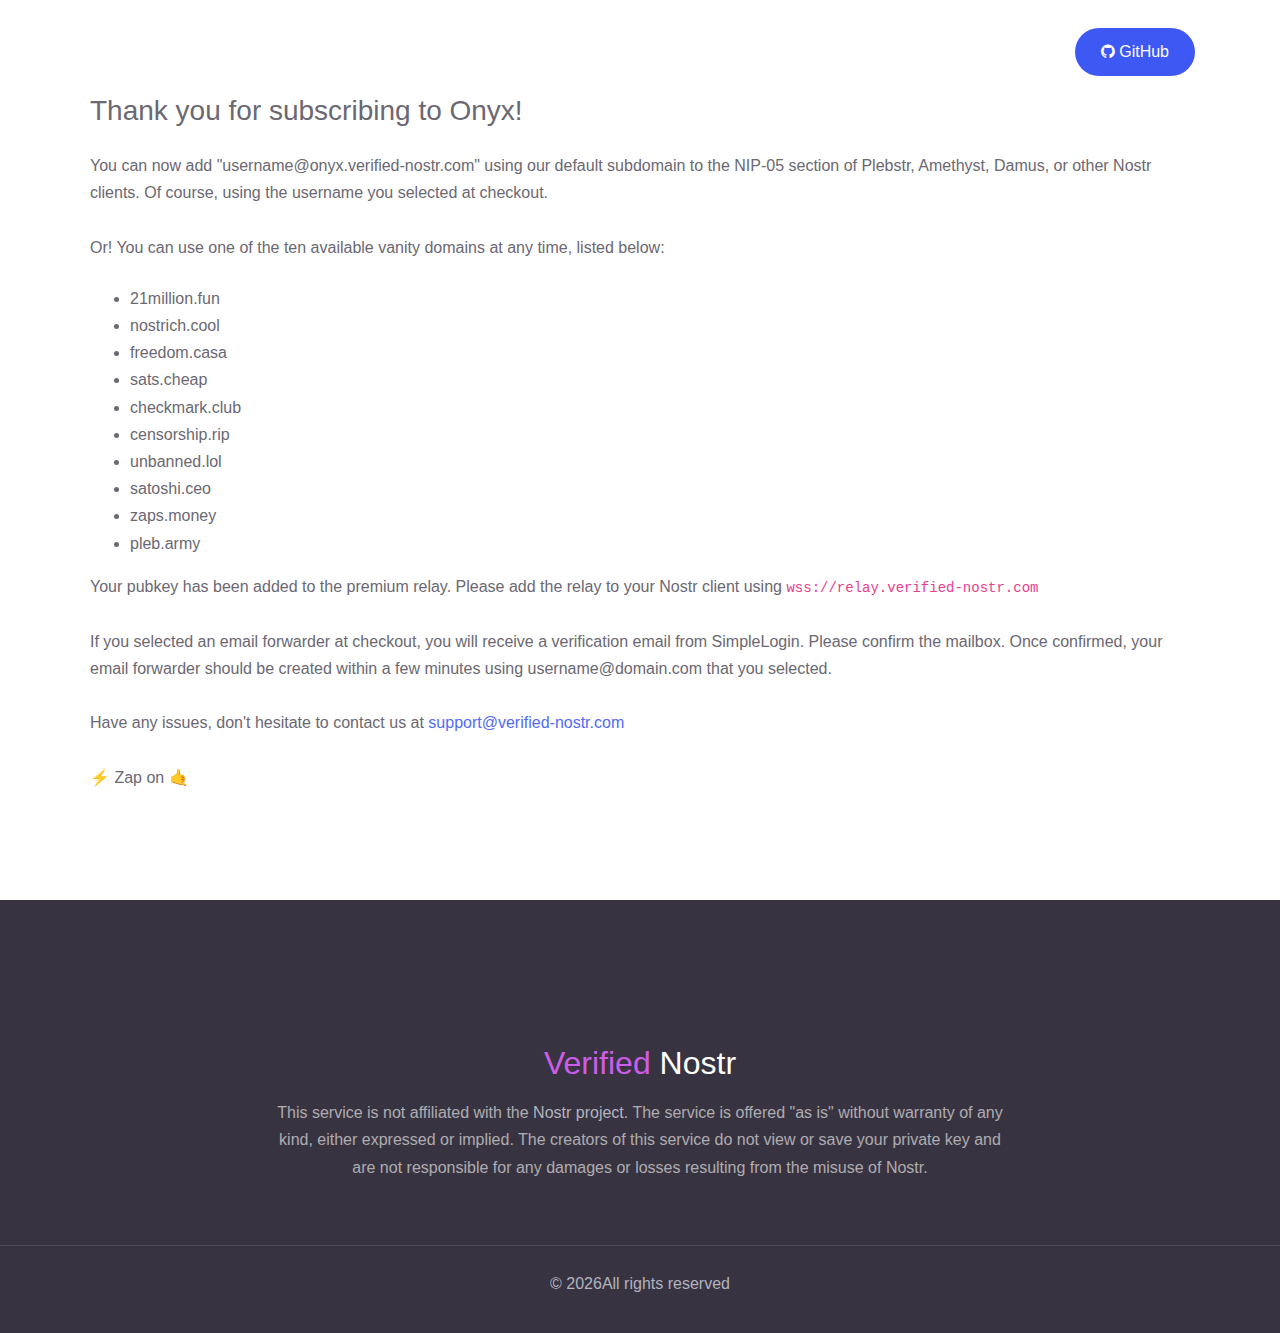
==== commit b733e1c7: "Minify" ====
--- a/ty-onyx/index.html
+++ b/ty-onyx/index.html
@@ -1,274 +1 @@
-<!DOCTYPE html>
-<head>
-    <meta charset="UTF-8" />
-    <meta name="robots" content="noindex">
-    <meta name="viewport" content="width=device-width,initial-scale=1" />
-    <meta http-equiv="X-UA-Compatible" content="ie=edge" />
-    <meta name="description"
-        content="Get your Nostr NIP-05 Address Verified for Free on Damus, Amethyst, Plebstr! Upgrade for a Paid Relay and Faster Verification" />
-    <title>Verified Nostr - NIP-05 Address & Relay</title>
-    <link rel="canonical" href="https://verified-nostr.com" />
-    <link rel="shortcut icon" href="../assets/favicon.png" type="image/x-icon" />
-    <link rel="stylesheet" href="../assets/css/maicons.css" />
-    <link rel="stylesheet" href="../assets/vendor/animate/animate.css" />
-    <link rel="stylesheet" href="../assets/vendor/owl-carousel/css/owl.carousel.min.css" />
-    <link rel="stylesheet" href="../assets/css/bootstrap.css" />
-    <link rel="stylesheet" href="../assets/css/mobster.css" />
-    <link rel="stylesheet" href="https://cdnjs.cloudflare.com/ajax/libs/font-awesome/4.7.0/css/font-awesome.min.css" />
-    <link rel="apple-touch-icon" sizes="180x180" href="../apple-touch-icon.png" />
-    <link rel="icon" type="image/png" sizes="32x32" href="../favicon-32x32.png" />
-    <link rel="icon" type="image/png" sizes="16x16" href="../favicon-16x16.png" />
-    <link rel="manifest" href="../site.webmanifest" />
-    <link rel="alternate" hreflang="af" href="https://af.verified-nostr.com" />
-    <link rel="alternate" hreflang="sq" href="https://sq.verified-nostr.com" />
-    <link rel="alternate" hreflang="am" href="https://am.verified-nostr.com" />
-    <link rel="alternate" hreflang="ar" href="https://ar.verified-nostr.com" />
-    <link rel="alternate" hreflang="hy" href="https://hy.verified-nostr.com" />
-    <link rel="alternate" hreflang="az" href="https://az.verified-nostr.com" />
-    <link rel="alternate" hreflang="eu" href="https://eu.verified-nostr.com" />
-    <link rel="alternate" hreflang="be" href="https://be.verified-nostr.com" />
-    <link rel="alternate" hreflang="bn" href="https://bn.verified-nostr.com" />
-    <link rel="alternate" hreflang="bs" href="https://bs.verified-nostr.com" />
-    <link rel="alternate" hreflang="bg" href="https://bg.verified-nostr.com" />
-    <link rel="alternate" hreflang="ca" href="https://ca.verified-nostr.com" />
-    <link rel="alternate" hreflang="ceb" href="https://ceb.verified-nostr.com" />
-    <link rel="alternate" hreflang="ny" href="https://ny.verified-nostr.com" />
-    <link rel="alternate" hreflang="zh-CN" href="https://zh-CN.verified-nostr.com" />
-    <link rel="alternate" hreflang="zh-TW" href="https://zh-TW.verified-nostr.com" />
-    <link rel="alternate" hreflang="co" href="https://co.verified-nostr.com" />
-    <link rel="alternate" hreflang="hr" href="https://hr.verified-nostr.com" />
-    <link rel="alternate" hreflang="cs" href="https://cs.verified-nostr.com" />
-    <link rel="alternate" hreflang="da" href="https://da.verified-nostr.com" />
-    <link rel="alternate" hreflang="nl" href="https://nl.verified-nostr.com" />
-    <link rel="alternate" hreflang="eo" href="https://eo.verified-nostr.com" />
-    <link rel="alternate" hreflang="et" href="https://et.verified-nostr.com" />
-    <link rel="alternate" hreflang="tl" href="https://tl.verified-nostr.com" />
-    <link rel="alternate" hreflang="fi" href="https://fi.verified-nostr.com" />
-    <link rel="alternate" hreflang="fr" href="https://fr.verified-nostr.com" />
-    <link rel="alternate" hreflang="fy" href="https://fy.verified-nostr.com" />
-    <link rel="alternate" hreflang="gl" href="https://gl.verified-nostr.com" />
-    <link rel="alternate" hreflang="ka" href="https://ka.verified-nostr.com" />
-    <link rel="alternate" hreflang="de" href="https://de.verified-nostr.com" />
-    <link rel="alternate" hreflang="el" href="https://el.verified-nostr.com" />
-    <link rel="alternate" hreflang="gu" href="https://gu.verified-nostr.com" />
-    <link rel="alternate" hreflang="ht" href="https://ht.verified-nostr.com" />
-    <link rel="alternate" hreflang="ha" href="https://ha.verified-nostr.com" />
-    <link rel="alternate" hreflang="haw" href="https://haw.verified-nostr.com" />
-    <link rel="alternate" hreflang="iw" href="https://iw.verified-nostr.com" />
-    <link rel="alternate" hreflang="hi" href="https://hi.verified-nostr.com" />
-    <link rel="alternate" hreflang="hmn" href="https://hmn.verified-nostr.com" />
-    <link rel="alternate" hreflang="hu" href="https://hu.verified-nostr.com" />
-    <link rel="alternate" hreflang="is" href="https://is.verified-nostr.com" />
-    <link rel="alternate" hreflang="ig" href="https://ig.verified-nostr.com" />
-    <link rel="alternate" hreflang="id" href="https://id.verified-nostr.com" />
-    <link rel="alternate" hreflang="ga" href="https://ga.verified-nostr.com" />
-    <link rel="alternate" hreflang="it" href="https://it.verified-nostr.com" />
-    <link rel="alternate" hreflang="ja" href="https://ja.verified-nostr.com" />
-    <link rel="alternate" hreflang="jw" href="https://jw.verified-nostr.com" />
-    <link rel="alternate" hreflang="kn" href="https://kn.verified-nostr.com" />
-    <link rel="alternate" hreflang="kk" href="https://kk.verified-nostr.com" />
-    <link rel="alternate" hreflang="km" href="https://km.verified-nostr.com" />
-    <link rel="alternate" hreflang="ko" href="https://ko.verified-nostr.com" />
-    <link rel="alternate" hreflang="ku" href="https://ku.verified-nostr.com" />
-    <link rel="alternate" hreflang="ky" href="https://ky.verified-nostr.com" />
-    <link rel="alternate" hreflang="lo" href="https://lo.verified-nostr.com" />
-    <link rel="alternate" hreflang="la" href="https://la.verified-nostr.com" />
-    <link rel="alternate" hreflang="lv" href="https://lv.verified-nostr.com" />
-    <link rel="alternate" hreflang="lt" href="https://lt.verified-nostr.com" />
-    <link rel="alternate" hreflang="lb" href="https://lb.verified-nostr.com" />
-    <link rel="alternate" hreflang="mk" href="https://mk.verified-nostr.com" />
-    <link rel="alternate" hreflang="mg" href="https://mg.verified-nostr.com" />
-    <link rel="alternate" hreflang="ms" href="https://ms.verified-nostr.com" />
-    <link rel="alternate" hreflang="ml" href="https://ml.verified-nostr.com" />
-    <link rel="alternate" hreflang="mt" href="https://mt.verified-nostr.com" />
-    <link rel="alternate" hreflang="mi" href="https://mi.verified-nostr.com" />
-    <link rel="alternate" hreflang="mr" href="https://mr.verified-nostr.com" />
-    <link rel="alternate" hreflang="mn" href="https://mn.verified-nostr.com" />
-    <link rel="alternate" hreflang="my" href="https://my.verified-nostr.com" />
-    <link rel="alternate" hreflang="ne" href="https://ne.verified-nostr.com" />
-    <link rel="alternate" hreflang="no" href="https://no.verified-nostr.com" />
-    <link rel="alternate" hreflang="ps" href="https://ps.verified-nostr.com" />
-    <link rel="alternate" hreflang="fa" href="https://fa.verified-nostr.com" />
-    <link rel="alternate" hreflang="pl" href="https://pl.verified-nostr.com" />
-    <link rel="alternate" hreflang="pt" href="https://pt.verified-nostr.com" />
-    <link rel="alternate" hreflang="pa" href="https://pa.verified-nostr.com" />
-    <link rel="alternate" hreflang="ro" href="https://ro.verified-nostr.com" />
-    <link rel="alternate" hreflang="ru" href="https://ru.verified-nostr.com" />
-    <link rel="alternate" hreflang="sm" href="https://sm.verified-nostr.com" />
-    <link rel="alternate" hreflang="gd" href="https://gd.verified-nostr.com" />
-    <link rel="alternate" hreflang="sr" href="https://sr.verified-nostr.com" />
-    <link rel="alternate" hreflang="st" href="https://st.verified-nostr.com" />
-    <link rel="alternate" hreflang="sn" href="https://sn.verified-nostr.com" />
-    <link rel="alternate" hreflang="sd" href="https://sd.verified-nostr.com" />
-    <link rel="alternate" hreflang="si" href="https://si.verified-nostr.com" />
-    <link rel="alternate" hreflang="sk" href="https://sk.verified-nostr.com" />
-    <link rel="alternate" hreflang="sl" href="https://sl.verified-nostr.com" />
-    <link rel="alternate" hreflang="so" href="https://so.verified-nostr.com" />
-    <link rel="alternate" hreflang="es" href="https://es.verified-nostr.com" />
-    <link rel="alternate" hreflang="su" href="https://su.verified-nostr.com" />
-    <link rel="alternate" hreflang="sw" href="https://sw.verified-nostr.com" />
-    <link rel="alternate" hreflang="sv" href="https://sv.verified-nostr.com" />
-    <link rel="alternate" hreflang="tg" href="https://tg.verified-nostr.com" />
-    <link rel="alternate" hreflang="ta" href="https://ta.verified-nostr.com" />
-    <link rel="alternate" hreflang="te" href="https://te.verified-nostr.com" />
-    <link rel="alternate" hreflang="th" href="https://th.verified-nostr.com" />
-    <link rel="alternate" hreflang="tr" href="https://tr.verified-nostr.com" />
-    <link rel="alternate" hreflang="uk" href="https://uk.verified-nostr.com" />
-    <link rel="alternate" hreflang="ur" href="https://ur.verified-nostr.com" />
-    <link rel="alternate" hreflang="uz" href="https://uz.verified-nostr.com" />
-    <link rel="alternate" hreflang="vi" href="https://vi.verified-nostr.com" />
-    <link rel="alternate" hreflang="cy" href="https://cy.verified-nostr.com" />
-    <link rel="alternate" hreflang="xh" href="https://xh.verified-nostr.com" />
-    <link rel="alternate" hreflang="yi" href="https://yi.verified-nostr.com" />
-    <link rel="alternate" hreflang="yo" href="https://yo.verified-nostr.com" />
-    <link rel="alternate" hreflang="zu" href="https://zu.verified-nostr.com" />
-    <link rel="alternate" hreflang="x-default" href="https://en.verified-nostr.com" />
-    <meta property="og:locale" content="en_US" />
-    <meta property="og:site_name" content="Nostr NIP-05 Address Verification and Premium Relay" />
-    <meta property="og:title" content="Nostr NIP-05 Address Verification and Premium Relay" />
-    <meta property="og:url" content="https://verified-nostr.com" />
-    <meta property="og:type" content="website" />
-    <meta property="og:description"
-        content="Get your Nostr NIP-05 Address Verified for Free on Damus, Amethyst, Plebstr! Upgrade for a Paid Relay and Faster Verification" />
-    <meta property="og:image" content="https://verified-nostr.com/assets/img/og-verified.jpg" />
-    <meta property="og:image:url" content="https://verified-nostr.com/assets/img/og-verified.jpg" />
-    <meta property="og:image:secure_url" content="https://verified-nostr.com/assets/img/og-verified.jpg" />
-    <meta property="article:publisher" content="https://www.facebook.com/CoinFund" />
-    <meta name="twitter:title" content="Nostr NIP-05 Address Verification and Premium Relay" />
-    <meta name="twitter:url" content="https://verified-nostr.com" />
-    <meta name="twitter:description"
-        content="Get your Nostr NIP-05 Address Verified for Free on Damus, Amethyst, Plebstr! Upgrade for a Paid Relay and Faster Verification" />
-    <meta name="twitter:image" content="https://verified-nostr.com/assets/img/og-verified.jpg" />
-    <meta name="twitter:card" content="summary_large_image" />
-    <meta name="twitter:site" content="@0xChain" />
-    <style>
-        .gt_container-unisv1 a.glink {
-            color: rgba(255, 255, 255, .5);
-        }
-
-        .gt_container-unisv1 a.glink:hover {
-            color: rgba(255, 255, 255, 0.75);
-        }
-
-        .gt_white_content a {
-            color: #000000 !important;
-        }
-
-        @media (max-width:767px) {
-            body {
-                padding-top: 100px;
-            }
-
-            .page-title {
-                margin-top: 1rem;
-            }
-
-            .hero-home-2 {
-                min-height: 1580px;
-            }
-        }
-    </style>
-</head>
-<body>
-    <nav class="navbar navbar-expand-lg navbar-dark navbar-floating">
-        <div class="container">
-            <a class="navbar-brand" href="https://verified-nostr.com"><img src="../assets/favicon-light.png" alt=""
-                    width="80" /></a>
-            <button class="navbar-toggler" type="button" data-toggle="collapse" data-target="#navbarToggler"
-                aria-controls="navbarToggler" aria-expanded="false" aria-label="Toggle navigation">
-                <span class="navbar-toggler-icon"></span>
-            </button>
-            <div class="collapse navbar-collapse" id="navbarToggler">
-                <ul class="navbar-nav ml-auto mt-3 mt-lg-0">
-                    <li class="nav-item"><a class="nav-link" href="https://verified-nostr.com/#about">About</a></li>
-                    <li class="nav-item"><a class="nav-link" href="https://verified-nostr.com/#faq">FAQ</a></li>
-                    <li class="nav-item"><a class="nav-link" href="https://verified-nostr.com/#plan">Plans</a></li>
-                    <li class="nav-item"><a class="nav-link" href="https://verified-nostr.com/#free">Free</a></li>
-                    <li class="nav-item"><a class="nav-link" href="https://verified-nostr.com/#why">Why</a></li>
-                    <li class="nav-item"><a class="nav-link gtranslate_wrapper" href="#"></a></li>
-                </ul>
-                <div class="ml-auto my-2 my-lg-0">
-                    <a href="https://github.com/CoinFundApp/verified-nostr" target="_blank" rel="noopener">
-                        <button class="btn btn-primary rounded-pill"><i class="fa fa-github"
-                                style="font-size: 16px;"></i>&nbsp;GitHub</button>
-                    </a>
-                </div>
-            </div>
-        </div>
-    </nav>
-    <div class="page-hero-section bg-image hero-home-2" style="background-image: url(../assets/img/bg_hero_2.svg);">
-        <div class="hero-caption">
-            <div class="container fg-white h-100">
-                <div class="row align-items-center h-100">
-                    <div class="card-page fadeInUp">
-                        <h4 class="page-title mb-4 fw-normal">
-                            Thank you for subscribing to Onyx!
-                        </h4>
-                        <p class="mb-4">
-                            You can now add "username@onyx.verified-nostr.com" using our default subdomain to the NIP-05
-                            section of Plebstr, Amethyst, Damus, or other Nostr clients. Of course, using the username
-                            you selected at checkout. <br /><br />
-                            Or! You can use one of the ten available vanity domains at any time, listed below:
-                        <ul>
-                            <li>21million.fun</li>
-                            <li>nostrich.cool</li>
-                            <li>freedom.casa</li>
-                            <li>sats.cheap</li>
-                            <li>checkmark.club</li>
-                            <li>censorship.rip</li>
-                            <li>unbanned.lol</li>
-                            <li>satoshi.ceo</li>
-                            <li>zaps.money</li>
-                            <li>pleb.army</li>
-                        </ul>
-                        Your pubkey has been added to the premium relay. Please add the relay to your Nostr client using
-                        <code>wss://relay.verified-nostr.com</code><br /><br />
-                        If you selected an email forwarder at checkout, you will receive a verification email from
-                        SimpleLogin. Please confirm the mailbox. Once confirmed, your email forwarder should be created
-                        within a few minutes using username@domain.com that you selected.<br /><br />
-                        Have any issues, don't hesitate to contact us at <a
-                            href="mailto:support@verified-nostr.com">support@verified-nostr.com</a>
-                        <br /><br />
-                        ⚡️ Zap on 🤙
-                        </p>
-                    </div>
-                </div>
-            </div>
-        </div>
-    </div>
-    <div class="page-footer-section bg-dark fg-white">
-        <div class="container mb-5">
-            <div class="row justify-content-center text-center wow fadeInUp">
-                <div class="col-lg-8">
-                    <div class="text-center mb-3"><img src="../assets/favicon-light.png" alt="" height="80" /></div>
-                    <h3 class="mb-3">
-                        <font color="#cc5de8">Verified</font>&nbsp;Nostr
-                    </h3>
-                    <p class="caption">
-                        This service is not affiliated with the <a href="https://nostr.com" target="_blank"
-                            rel="noopener">Nostr project</a>. The service is offered "as is" without warranty of any
-                        kind, either expressed or implied. The
-                        creators of this service do not view or save your private key and are not responsible for any
-                        damages or losses resulting from the misuse of Nostr.
-                    </p>
-                </div>
-            </div>
-        </div>
-        <hr />
-        <p class="text-center mt-4 wow fadeIn">
-            &copy;
-            <script>
-                document.write(new Date().getFullYear());
-            </script>
-            All rights reserved
-        </p>
-    </div>
-    <script>window.gtranslateSettings = { "default_language": "en", "native_language_names": true, "detect_browser_language": true, "url_structure": "sub_domain", "wrapper_selector": ".gtranslate_wrapper", "flag_size": 24, "flag_style": "3d" }</script>
-    <script src="https://cdn.gtranslate.net/widgets/latest/popup.js" defer></script>
-    <script src="../assets/js/jquery-3.5.1.min.js"></script>
-    <script src="../assets/js/bootstrap.bundle.min.js"></script>
-    <script src="../assets/vendor/owl-carousel/js/owl.carousel.min.js"></script>
-    <script src="../assets/vendor/wow/wow.min.js"></script>
-    <script src="../assets/js/mobster.js"></script>
-</body>
-</html>+<!DOCTYPE html><head><meta charset="UTF-8" /><meta name="robots" content="noindex"><meta name="viewport" content="width=device-width,initial-scale=1" /><meta http-equiv="X-UA-Compatible" content="ie=edge" /><meta name="description" content="Get a Verified Nostr Address (NIP-05) for Free on Damus, Amethyst, Primal! Upgrade for a Paid Relay and Faster Verification" /><title>Verified Nostr - NIP-05 Address & Relay</title><link rel="canonical" href="https://verified-nostr.com" /><link rel="shortcut icon" href="../assets/favicon.png" type="image/x-icon" /><link rel="stylesheet" href="../assets/css/maicons.css" /><link rel="stylesheet" href="../assets/vendor/animate/animate.css" /><link rel="stylesheet" href="../assets/vendor/owl-carousel/css/owl.carousel.min.css" /><link rel="stylesheet" href="../assets/css/bootstrap.css" /><link rel="stylesheet" href="../assets/css/mobster.css" /><link rel="stylesheet" href="https://cdnjs.cloudflare.com/ajax/libs/font-awesome/4.7.0/css/font-awesome.min.css" /><link rel="apple-touch-icon" sizes="180x180" href="../apple-touch-icon.png" /><link rel="icon" type="image/png" sizes="32x32" href="../favicon-32x32.png" /><link rel="icon" type="image/png" sizes="16x16" href="../favicon-16x16.png" /><link rel="manifest" href="../site.webmanifest" /><link rel="alternate" hreflang="af" href="https://af.verified-nostr.com" /><link rel="alternate" hreflang="sq" href="https://sq.verified-nostr.com" /><link rel="alternate" hreflang="am" href="https://am.verified-nostr.com" /><link rel="alternate" hreflang="ar" href="https://ar.verified-nostr.com" /><link rel="alternate" hreflang="hy" href="https://hy.verified-nostr.com" /><link rel="alternate" hreflang="az" href="https://az.verified-nostr.com" /><link rel="alternate" hreflang="eu" href="https://eu.verified-nostr.com" /><link rel="alternate" hreflang="be" href="https://be.verified-nostr.com" /><link rel="alternate" hreflang="bn" href="https://bn.verified-nostr.com" /><link rel="alternate" hreflang="bs" href="https://bs.verified-nostr.com" /><link rel="alternate" hreflang="bg" href="https://bg.verified-nostr.com" /><link rel="alternate" hreflang="ca" href="https://ca.verified-nostr.com" /><link rel="alternate" hreflang="ceb" href="https://ceb.verified-nostr.com" /><link rel="alternate" hreflang="ny" href="https://ny.verified-nostr.com" /><link rel="alternate" hreflang="zh-CN" href="https://zh-CN.verified-nostr.com" /><link rel="alternate" hreflang="zh-TW" href="https://zh-TW.verified-nostr.com" /><link rel="alternate" hreflang="co" href="https://co.verified-nostr.com" /><link rel="alternate" hreflang="hr" href="https://hr.verified-nostr.com" /><link rel="alternate" hreflang="cs" href="https://cs.verified-nostr.com" /><link rel="alternate" hreflang="da" href="https://da.verified-nostr.com" /><link rel="alternate" hreflang="nl" href="https://nl.verified-nostr.com" /><link rel="alternate" hreflang="eo" href="https://eo.verified-nostr.com" /><link rel="alternate" hreflang="et" href="https://et.verified-nostr.com" /><link rel="alternate" hreflang="tl" href="https://tl.verified-nostr.com" /><link rel="alternate" hreflang="fi" href="https://fi.verified-nostr.com" /><link rel="alternate" hreflang="fr" href="https://fr.verified-nostr.com" /><link rel="alternate" hreflang="fy" href="https://fy.verified-nostr.com" /><link rel="alternate" hreflang="gl" href="https://gl.verified-nostr.com" /><link rel="alternate" hreflang="ka" href="https://ka.verified-nostr.com" /><link rel="alternate" hreflang="de" href="https://de.verified-nostr.com" /><link rel="alternate" hreflang="el" href="https://el.verified-nostr.com" /><link rel="alternate" hreflang="gu" href="https://gu.verified-nostr.com" /><link rel="alternate" hreflang="ht" href="https://ht.verified-nostr.com" /><link rel="alternate" hreflang="ha" href="https://ha.verified-nostr.com" /><link rel="alternate" hreflang="haw" href="https://haw.verified-nostr.com" /><link rel="alternate" hreflang="iw" href="https://iw.verified-nostr.com" /><link rel="alternate" hreflang="hi" href="https://hi.verified-nostr.com" /><link rel="alternate" hreflang="hmn" href="https://hmn.verified-nostr.com" /><link rel="alternate" hreflang="hu" href="https://hu.verified-nostr.com" /><link rel="alternate" hreflang="is" href="https://is.verified-nostr.com" /><link rel="alternate" hreflang="ig" href="https://ig.verified-nostr.com" /><link rel="alternate" hreflang="id" href="https://id.verified-nostr.com" /><link rel="alternate" hreflang="ga" href="https://ga.verified-nostr.com" /><link rel="alternate" hreflang="it" href="https://it.verified-nostr.com" /><link rel="alternate" hreflang="ja" href="https://ja.verified-nostr.com" /><link rel="alternate" hreflang="jw" href="https://jw.verified-nostr.com" /><link rel="alternate" hreflang="kn" href="https://kn.verified-nostr.com" /><link rel="alternate" hreflang="kk" href="https://kk.verified-nostr.com" /><link rel="alternate" hreflang="km" href="https://km.verified-nostr.com" /><link rel="alternate" hreflang="ko" href="https://ko.verified-nostr.com" /><link rel="alternate" hreflang="ku" href="https://ku.verified-nostr.com" /><link rel="alternate" hreflang="ky" href="https://ky.verified-nostr.com" /><link rel="alternate" hreflang="lo" href="https://lo.verified-nostr.com" /><link rel="alternate" hreflang="la" href="https://la.verified-nostr.com" /><link rel="alternate" hreflang="lv" href="https://lv.verified-nostr.com" /><link rel="alternate" hreflang="lt" href="https://lt.verified-nostr.com" /><link rel="alternate" hreflang="lb" href="https://lb.verified-nostr.com" /><link rel="alternate" hreflang="mk" href="https://mk.verified-nostr.com" /><link rel="alternate" hreflang="mg" href="https://mg.verified-nostr.com" /><link rel="alternate" hreflang="ms" href="https://ms.verified-nostr.com" /><link rel="alternate" hreflang="ml" href="https://ml.verified-nostr.com" /><link rel="alternate" hreflang="mt" href="https://mt.verified-nostr.com" /><link rel="alternate" hreflang="mi" href="https://mi.verified-nostr.com" /><link rel="alternate" hreflang="mr" href="https://mr.verified-nostr.com" /><link rel="alternate" hreflang="mn" href="https://mn.verified-nostr.com" /><link rel="alternate" hreflang="my" href="https://my.verified-nostr.com" /><link rel="alternate" hreflang="ne" href="https://ne.verified-nostr.com" /><link rel="alternate" hreflang="no" href="https://no.verified-nostr.com" /><link rel="alternate" hreflang="ps" href="https://ps.verified-nostr.com" /><link rel="alternate" hreflang="fa" href="https://fa.verified-nostr.com" /><link rel="alternate" hreflang="pl" href="https://pl.verified-nostr.com" /><link rel="alternate" hreflang="pt" href="https://pt.verified-nostr.com" /><link rel="alternate" hreflang="pa" href="https://pa.verified-nostr.com" /><link rel="alternate" hreflang="ro" href="https://ro.verified-nostr.com" /><link rel="alternate" hreflang="ru" href="https://ru.verified-nostr.com" /><link rel="alternate" hreflang="sm" href="https://sm.verified-nostr.com" /><link rel="alternate" hreflang="gd" href="https://gd.verified-nostr.com" /><link rel="alternate" hreflang="sr" href="https://sr.verified-nostr.com" /><link rel="alternate" hreflang="st" href="https://st.verified-nostr.com" /><link rel="alternate" hreflang="sn" href="https://sn.verified-nostr.com" /><link rel="alternate" hreflang="sd" href="https://sd.verified-nostr.com" /><link rel="alternate" hreflang="si" href="https://si.verified-nostr.com" /><link rel="alternate" hreflang="sk" href="https://sk.verified-nostr.com" /><link rel="alternate" hreflang="sl" href="https://sl.verified-nostr.com" /><link rel="alternate" hreflang="so" href="https://so.verified-nostr.com" /><link rel="alternate" hreflang="es" href="https://es.verified-nostr.com" /><link rel="alternate" hreflang="su" href="https://su.verified-nostr.com" /><link rel="alternate" hreflang="sw" href="https://sw.verified-nostr.com" /><link rel="alternate" hreflang="sv" href="https://sv.verified-nostr.com" /><link rel="alternate" hreflang="tg" href="https://tg.verified-nostr.com" /><link rel="alternate" hreflang="ta" href="https://ta.verified-nostr.com" /><link rel="alternate" hreflang="te" href="https://te.verified-nostr.com" /><link rel="alternate" hreflang="th" href="https://th.verified-nostr.com" /><link rel="alternate" hreflang="tr" href="https://tr.verified-nostr.com" /><link rel="alternate" hreflang="uk" href="https://uk.verified-nostr.com" /><link rel="alternate" hreflang="ur" href="https://ur.verified-nostr.com" /><link rel="alternate" hreflang="uz" href="https://uz.verified-nostr.com" /><link rel="alternate" hreflang="vi" href="https://vi.verified-nostr.com" /><link rel="alternate" hreflang="cy" href="https://cy.verified-nostr.com" /><link rel="alternate" hreflang="xh" href="https://xh.verified-nostr.com" /><link rel="alternate" hreflang="yi" href="https://yi.verified-nostr.com" /><link rel="alternate" hreflang="yo" href="https://yo.verified-nostr.com" /><link rel="alternate" hreflang="zu" href="https://zu.verified-nostr.com" /><link rel="alternate" hreflang="x-default" href="https://en.verified-nostr.com" /><meta property="og:locale" content="en_US" /><meta property="og:site_name" content="Nostr NIP-05 Address Verification and Premium Relay" /><meta property="og:title" content="Nostr NIP-05 Address Verification and Premium Relay" /><meta property="og:url" content="https://verified-nostr.com" /><meta property="og:type" content="website" /><meta property="og:description" content="Get a Verified Nostr Address (NIP-05) for Free on Damus, Amethyst, Primal! Upgrade for a Paid Relay and Faster Verification" /><meta property="og:image" content="https://verified-nostr.com/assets/img/og-verified.jpg" /><meta property="og:image:url" content="https://verified-nostr.com/assets/img/og-verified.jpg" /><meta property="og:image:secure_url" content="https://verified-nostr.com/assets/img/og-verified.jpg" /><meta property="article:publisher" content="https://www.facebook.com/CoinFund" /><meta name="twitter:title" content="Nostr NIP-05 Address Verification and Premium Relay" /><meta name="twitter:url" content="https://verified-nostr.com" /><meta name="twitter:description" content="Get a Verified Nostr Address (NIP-05) for Free on Damus, Amethyst, Primal! Upgrade for a Paid Relay and Faster Verification" /><meta name="twitter:image" content="https://verified-nostr.com/assets/img/og-verified.jpg" /><meta name="twitter:card" content="summary_large_image" /><meta name="twitter:site" content="@0xChain" /></head><body><nav class="navbar navbar-expand-lg navbar-dark navbar-floating"><div class="container"><a class="navbar-brand" href="https://verified-nostr.com"><img src="../assets/favicon-light.png" alt="" width="80" /></a><button class="navbar-toggler" type="button" data-toggle="collapse" data-target="#navbarToggler" aria-controls="navbarToggler" aria-expanded="false" aria-label="Toggle navigation"><span class="navbar-toggler-icon"></span></button><div class="collapse navbar-collapse" id="navbarToggler"><ul class="navbar-nav ml-auto mt-3 mt-lg-0"><li class="nav-item"><a class="nav-link" href="https://verified-nostr.com/#about">About</a></li><li class="nav-item"><a class="nav-link" href="https://verified-nostr.com/#faq">FAQ</a></li><li class="nav-item"><a class="nav-link" href="https://verified-nostr.com/#plan">Plans</a></li><li class="nav-item"><a class="nav-link" href="https://verified-nostr.com/#free">Free</a></li><li class="nav-item"><a class="nav-link" href="https://verified-nostr.com/#why">Why</a></li><li class="nav-item"><a class="nav-link gtranslate_wrapper" href="#"></a></li></ul><div class="ml-auto my-2 my-lg-0"><a href="https://github.com/CoinFundApp/verified-nostr" target="_blank" rel="noopener"><button class="btn btn-primary rounded-pill"><i class="fa fa-github" style="font-size: 16px;"></i>&nbsp;GitHub</button></a></div></div></div></nav><div class="page-hero-section bg-image hero-home-2" style="background-image: url(../assets/img/bg_hero_2.svg);"><div class="hero-caption"><div class="container fg-white h-100"><div class="row align-items-center h-100"><div class="card-page fadeInUp"><h4 class="page-title mb-4 fw-normal">Thank you for subscribing to Onyx! </h4><p class="mb-4">You can now add "username@onyx.verified-nostr.com" using our default subdomain to the NIP-05 section of Plebstr, Amethyst, Damus, or other Nostr clients. Of course, using the username you selected at checkout. <br /><br />Or! You can use one of the ten available vanity domains at any time, listed below: <ul><li>21million.fun</li><li>nostrich.cool</li><li>freedom.casa</li><li>sats.cheap</li><li>checkmark.club</li><li>censorship.rip</li><li>unbanned.lol</li><li>satoshi.ceo</li><li>zaps.money</li><li>pleb.army</li></ul>Your pubkey has been added to the premium relay. Please add the relay to your Nostr client using <code>wss://relay.verified-nostr.com</code><br /><br />If you selected an email forwarder at checkout, you will receive a verification email from SimpleLogin. Please confirm the mailbox. Once confirmed, your email forwarder should be created within a few minutes using username@domain.com that you selected.<br /><br />Have any issues, don't hesitate to contact us at <a href="mailto:support@verified-nostr.com">support@verified-nostr.com</a><br /><br />⚡️ Zap on 🤙 </p></div></div></div></div></div><div class="page-footer-section bg-dark fg-white"><div class="container mb-5"><div class="row justify-content-center text-center wow fadeInUp"><div class="col-lg-8"><div class="text-center mb-3"><img src="../assets/favicon-light.png" alt="" height="80" /></div><h3 class="mb-3"><font color="#cc5de8">Verified</font>&nbsp;Nostr </h3><p class="caption">This service is not affiliated with the <a href="https://nostr.com" target="_blank" rel="noopener">Nostr project</a>. The service is offered "as is" without warranty of any kind, either expressed or implied. The creators of this service do not view or save your private key and are not responsible for any damages or losses resulting from the misuse of Nostr. </p></div></div></div><hr /><p class="text-center mt-4 wow fadeIn">&copy; <script>document.write(new Date().getFullYear()); </script>All rights reserved </p></div><script>window.gtranslateSettings={ "default_language": "auto", "native_language_names": true, "detect_browser_language": true, "url_structure": "sub_domain", "wrapper_selector": ".gtranslate_wrapper", "flag_size": 24, "flag_style": "2d"}</script><script src="https://cdn.gtranslate.net/widgets/latest/popup.js" defer></script><script src="../assets/js/jquery-3.5.1.min.js"></script><script src="../assets/js/bootstrap.bundle.min.js"></script><script src="../assets/vendor/owl-carousel/js/owl.carousel.min.js"></script><script src="../assets/vendor/wow/wow.min.js"></script><script src="../assets/js/mobster.js"></script></body></html>--- a/assets/css/maicons.css
+++ b/assets/css/maicons.css
@@ -0,0 +1 @@
+@font-face{font-family:'maicons';src:url('../fonts/maicons.eot?c9nlkl');src:url('../fonts/maicons.eot?c9nlkl#iefix') format('embedded-opentype'),url('../fonts/maicons.ttf?c9nlkl') format('truetype'),url('../fonts/maicons.woff?c9nlkl') format('woff'),url('../fonts/maicons.svg?c9nlkl#maicons') format('svg');font-weight:normal;font-style:normal;font-display:block;}[class^="mai-"],[class*=" mai-"]{font-family:'maicons'!important;speak:none;font-style:normal;font-weight:normal;font-variant:normal;text-transform:none;line-height:1;-webkit-font-smoothing:antialiased;-moz-osx-font-smoothing:grayscale;}.mai-add:before{content:"\e900";}.mai-add-circle:before{content:"\e901";}.mai-add-circle-outline:before{content:"\e902";}.mai-airplane:before{content:"\e903";}.mai-airplane-outline:before{content:"\e904";}.mai-alarm:before{content:"\e905";}.mai-alarm-outline:before{content:"\e906";}.mai-albums:before{content:"\e907";}.mai-albums-outline:before{content:"\e908";}.mai-alert:before{content:"\e909";}.mai-alert-circle:before{content:"\e90a";}.mai-alert-circle-outline:before{content:"\e90b";}.mai-analytics:before{content:"\e90c";}.mai-analytics-outline:before{content:"\e90d";}.mai-aperture:before{content:"\e90e";}.mai-aperture-outline:before{content:"\e90f";}.mai-apps:before{content:"\e910";}.mai-apps-outline:before{content:"\e911";}.mai-archive:before{content:"\e912";}.mai-archive-outline:before{content:"\e913";}.mai-arrow-back:before{content:"\e914";}.mai-arrow-back-circle:before{content:"\e915";}.mai-arrow-back-circle-outline:before{content:"\e916";}.mai-arrow-down:before{content:"\e917";}.mai-arrow-down-circle:before{content:"\e918";}.mai-arrow-down-circle-outline:before{content:"\e919";}.mai-arrow-forward:before{content:"\e91a";}.mai-arrow-forward-circle:before{content:"\e91b";}.mai-arrow-forward-circle-outline:before{content:"\e91c";}.mai-arrow-redo:before{content:"\e91d";}.mai-arrow-redo-circle:before{content:"\e91e";}.mai-arrow-redo-circle-outline:before{content:"\e91f";}.mai-arrow-redo-outline:before{content:"\e920";}.mai-arrow-undo:before{content:"\e921";}.mai-arrow-undo-circle:before{content:"\e922";}.mai-arrow-undo-circle-outline:before{content:"\e923";}.mai-arrow-undo-outline:before{content:"\e924";}.mai-arrow-up:before{content:"\e925";}.mai-arrow-up-circle:before{content:"\e926";}.mai-arrow-up-circle-outline:before{content:"\e927";}.mai-at:before{content:"\e928";}.mai-at-circle:before{content:"\e929";}.mai-at-circle-outline:before{content:"\e92a";}.mai-attach:before{content:"\e92b";}.mai-attach-outline:before{content:"\e92c";}.mai-backspace:before{content:"\e92d";}.mai-backspace-outline:before{content:"\e92e";}.mai-bandage:before{content:"\e92f";}.mai-bandage-outline:before{content:"\e930";}.mai-bar-chart:before{content:"\e932";}.mai-bar-chart-outline:before{content:"\e933";}.mai-barbell:before{content:"\e931";}.mai-barcode:before{content:"\e934";}.mai-barcode-outline:before{content:"\e935";}.mai-baseball:before{content:"\e936";}.mai-baseball-outline:before{content:"\e937";}.mai-basket:before{content:"\e938";}.mai-basket-outline:before{content:"\e93b";}.mai-basketball:before{content:"\e939";}.mai-basketball-outline:before{content:"\e93a";}.mai-battery-charging:before{content:"\e93c";}.mai-battery-dead:before{content:"\e93d";}.mai-battery-full:before{content:"\e93e";}.mai-battery-half:before{content:"\e93f";}.mai-beaker:before{content:"\e940";}.mai-beaker-outline:before{content:"\e941";}.mai-bed:before{content:"\e942";}.mai-bed-outline:before{content:"\e943";}.mai-beer:before{content:"\e944";}.mai-beer-outline:before{content:"\e945";}.mai-bicycle:before{content:"\e946";}.mai-bluetooth:before{content:"\e947";}.mai-boat:before{content:"\e948";}.mai-boat-outline:before{content:"\e949";}.mai-body:before{content:"\e94a";}.mai-body-outline:before{content:"\e94b";}.mai-bonfire:before{content:"\e94c";}.mai-bonfire-outline:before{content:"\e94d";}.mai-book:before{content:"\e94e";}.mai-book-outline:before{content:"\e953";}.mai-bookmark:before{content:"\e94f";}.mai-bookmark-outline:before{content:"\e950";}.mai-bookmarks:before{content:"\e951";}.mai-bookmarks-outline:before{content:"\e952";}.mai-briefcase:before{content:"\e954";}.mai-briefcase-outline:before{content:"\e955";}.mai-browsers:before{content:"\e956";}.mai-browsers-outline:before{content:"\e957";}.mai-brush:before{content:"\e958";}.mai-brush-outline:before{content:"\e959";}.mai-bug:before{content:"\e95a";}.mai-bug-outline:before{content:"\e95b";}.mai-build:before{content:"\e95c";}.mai-build-outline:before{content:"\e95d";}.mai-bulb:before{content:"\e95e";}.mai-bulb-outline:before{content:"\e95f";}.mai-bus:before{content:"\e960";}.mai-bus-outline:before{content:"\e963";}.mai-business:before{content:"\e961";}.mai-business-outline:before{content:"\e962";}.mai-cafe:before{content:"\e964";}.mai-cafe-outline:before{content:"\e965";}.mai-calculator:before{content:"\e966";}.mai-calculator-outline:before{content:"\e967";}.mai-calendar:before{content:"\e968";}.mai-calendar-outline:before{content:"\e969";}.mai-call:before{content:"\e96a";}.mai-call-outline:before{content:"\e96b";}.mai-camera:before{content:"\e96c";}.mai-camera-outline:before{content:"\e96d";}.mai-camera-reverse:before{content:"\e96e";}.mai-camera-reverse-outline:before{content:"\e96f";}.mai-car:before{content:"\e970";}.mai-car-outline:before{content:"\e97f";}.mai-car-sport:before{content:"\e980";}.mai-car-sport-outline:before{content:"\e981";}.mai-card:before{content:"\e971";}.mai-card-outline:before{content:"\e972";}.mai-caret-back:before{content:"\e973";}.mai-caret-back-circle:before{content:"\e974";}.mai-caret-back-circle-outline:before{content:"\e975";}.mai-caret-down:before{content:"\e976";}.mai-caret-down-circle:before{content:"\e977";}.mai-caret-down-circle-outline:before{content:"\e978";}.mai-caret-forward:before{content:"\e979";}.mai-caret-forward-circle:before{content:"\e97a";}.mai-caret-forward-circle-outline:before{content:"\e97b";}.mai-caret-up:before{content:"\e97c";}.mai-caret-up-circle:before{content:"\e97d";}.mai-caret-up-circle-outline:before{content:"\e97e";}.mai-cart:before{content:"\e982";}.mai-cart-outline:before{content:"\e983";}.mai-cash:before{content:"\e984";}.mai-cash-outline:before{content:"\e985";}.mai-chatbox:before{content:"\e986";}.mai-chatbox-ellipses:before{content:"\e987";}.mai-chatbox-ellipses-outline:before{content:"\e988";}.mai-chatbox-outline:before{content:"\e989";}.mai-chatbubble:before{content:"\e98a";}.mai-chatbubble-ellipses:before{content:"\e98b";}.mai-chatbubble-ellipses-outline:before{content:"\e98c";}.mai-chatbubble-outline:before{content:"\e98d";}.mai-chatbubbles:before{content:"\e98e";}.mai-chatbubbles-outline:before{content:"\e98f";}.mai-checkbox:before{content:"\e990";}.mai-checkbox-outline:before{content:"\e991";}.mai-checkmark:before{content:"\e992";}.mai-checkmark-circle:before{content:"\e993";}.mai-checkmark-circle-outline:before{content:"\e994";}.mai-checkmark-done:before{content:"\e995";}.mai-checkmark-done-circle:before{content:"\e996";}.mai-checkmark-done-circle-outline:before{content:"\e997";}.mai-chevron-back:before{content:"\e998";}.mai-chevron-back-circle:before{content:"\e999";}.mai-chevron-back-circle-outline:before{content:"\e99a";}.mai-chevron-down:before{content:"\e99b";}.mai-chevron-down-circle:before{content:"\e99c";}.mai-chevron-down-circle-outline:before{content:"\e99d";}.mai-chevron-forward:before{content:"\e99e";}.mai-chevron-forward-circle:before{content:"\e99f";}.mai-chevron-forward-circle-outline:before{content:"\e9a0";}.mai-chevron-up:before{content:"\e9a1";}.mai-chevron-up-circle:before{content:"\e9a2";}.mai-chevron-up-circle-outline:before{content:"\e9a3";}.mai-clipboard:before{content:"\e9a4";}.mai-clipboard-outline:before{content:"\e9a5";}.mai-close:before{content:"\e9a6";}.mai-close-circle:before{content:"\e9a7";}.mai-close-circle-outline:before{content:"\e9a8";}.mai-cloud:before{content:"\e9a9";}.mai-cloud-circle:before{content:"\e9aa";}.mai-cloud-circle-outline:before{content:"\e9ab";}.mai-cloud-done:before{content:"\e9ac";}.mai-cloud-done-outline:before{content:"\e9ad";}.mai-cloud-download:before{content:"\e9ae";}.mai-cloud-download-outline:before{content:"\e9af";}.mai-cloud-offline:before{content:"\e9b0";}.mai-cloud-offline-outline:before{content:"\e9b1";}.mai-cloud-outline:before{content:"\e9b2";}.mai-cloud-upload:before{content:"\e9b3";}.mai-cloud-upload-outline:before{content:"\e9b4";}.mai-cloudy:before{content:"\e9b5";}.mai-cloudy-night:before{content:"\e9b6";}.mai-cloudy-night-outline:before{content:"\e9b7";}.mai-cloudy-outline:before{content:"\e9b8";}.mai-code:before{content:"\e9b9";}.mai-code-download:before{content:"\e9ba";}.mai-code-slash:before{content:"\e9bb";}.mai-code-working:before{content:"\e9bc";}.mai-cog:before{content:"\e9bd";}.mai-color-fill:before{content:"\e9be";}.mai-color-fill-outline:before{content:"\e9bf";}.mai-color-filter:before{content:"\e9c0";}.mai-color-filter-outline:before{content:"\e9c1";}.mai-color-palette:before{content:"\e9c2";}.mai-color-palette-outline:before{content:"\e9c3";}.mai-color-wand:before{content:"\e9c4";}.mai-color-wand-outline:before{content:"\e9c5";}.mai-compass:before{content:"\e9c6";}.mai-compass-outline:before{content:"\e9c7";}.mai-construct:before{content:"\e9c8";}.mai-construct-outline:before{content:"\e9c9";}.mai-contract:before{content:"\e9ca";}.mai-contrast:before{content:"\e9cb";}.mai-copy:before{content:"\e9cc";}.mai-copy-outline:before{content:"\e9cd";}.mai-create:before{content:"\e9ce";}.mai-create-outline:before{content:"\e9cf";}.mai-crop:before{content:"\e9d0";}.mai-cube:before{content:"\e9d1";}.mai-cube-outline:before{content:"\e9d2";}.mai-cut:before{content:"\e9d3";}.mai-desktop:before{content:"\e9d4";}.mai-desktop-outline:before{content:"\e9d5";}.mai-disc:before{content:"\e9d6";}.mai-disc-outline:before{content:"\e9d7";}.mai-document:before{content:"\e9d8";}.mai-document-outline:before{content:"\e9d9";}.mai-document-text:before{content:"\e9dc";}.mai-document-text-outline:before{content:"\e9dd";}.mai-documents:before{content:"\e9da";}.mai-documents-outline:before{content:"\e9db";}.mai-download:before{content:"\e9de";}.mai-download-outline:before{content:"\e9df";}.mai-duplicate:before{content:"\e9e0";}.mai-duplicate-outline:before{content:"\e9e1";}.mai-ear:before{content:"\e9e2";}.mai-ear-outline:before{content:"\e9e3";}.mai-earth:before{content:"\e9e4";}.mai-earth-outline:before{content:"\e9e5";}.mai-easel:before{content:"\e9e6";}.mai-easel-outline:before{content:"\e9e7";}.mai-egg:before{content:"\e9e8";}.mai-egg-outline:before{content:"\e9e9";}.mai-ellipse:before{content:"\e9ea";}.mai-ellipse-outline:before{content:"\e9eb";}.mai-ellipsis-horizontal:before{content:"\e9ec";}.mai-ellipsis-horizontal-circle:before{content:"\e9ed";}.mai-ellipsis-vertical:before{content:"\e9ee";}.mai-ellipsis-vertical-circle:before{content:"\e9ef";}.mai-enter:before{content:"\e9f0";}.mai-enter-outline:before{content:"\e9f1";}.mai-exit:before{content:"\e9f2";}.mai-exit-outline:before{content:"\e9f3";}.mai-expand:before{content:"\e9f4";}.mai-eye:before{content:"\e9f5";}.mai-eye-off:before{content:"\e9f8";}.mai-eye-off-outline:before{content:"\e9f9";}.mai-eye-outline:before{content:"\e9fa";}.mai-eyedrop:before{content:"\e9f6";}.mai-eyedrop-outline:before{content:"\e9f7";}.mai-fast-food:before{content:"\e9fb";}.mai-fast-food-outline:before{content:"\e9fc";}.mai-female:before{content:"\e9fd";}.mai-file-tray:before{content:"\e9fe";}.mai-file-tray-full:before{content:"\e9ff";}.mai-file-tray-full-outline:before{content:"\ea00";}.mai-file-tray-outline:before{content:"\ea01";}.mai-film:before{content:"\ea02";}.mai-film-outline:before{content:"\ea03";}.mai-filter:before{content:"\ea04";}.mai-finger-print:before{content:"\ea05";}.mai-fitness:before{content:"\ea06";}.mai-fitness-outline:before{content:"\ea07";}.mai-flag:before{content:"\ea08";}.mai-flag-outline:before{content:"\ea09";}.mai-flame:before{content:"\ea0a";}.mai-flame-outline:before{content:"\ea0b";}.mai-flash:before{content:"\ea0c";}.mai-flash-off:before{content:"\ea0f";}.mai-flash-off-outline:before{content:"\ea10";}.mai-flash-outline:before{content:"\ea11";}.mai-flashlight:before{content:"\ea0d";}.mai-flashlight-outline:before{content:"\ea0e";}.mai-flask:before{content:"\ea12";}.mai-flask-outline:before{content:"\ea13";}.mai-flower:before{content:"\ea14";}.mai-flower-outline:before{content:"\ea15";}.mai-folder:before{content:"\ea16";}.mai-folder-open:before{content:"\ea17";}.mai-folder-open-outline:before{content:"\ea18";}.mai-folder-outline:before{content:"\ea19";}.mai-football:before{content:"\ea1a";}.mai-football-outline:before{content:"\ea1b";}.mai-funnel:before{content:"\ea1c";}.mai-funnel-outline:before{content:"\ea1d";}.mai-game-controller:before{content:"\ea1e";}.mai-game-controller-outline:before{content:"\ea1f";}.mai-gift:before{content:"\ea20";}.mai-gift-outline:before{content:"\ea21";}.mai-git-branch:before{content:"\ea22";}.mai-git-commit:before{content:"\ea23";}.mai-git-compare:before{content:"\ea24";}.mai-git-merge:before{content:"\ea25";}.mai-git-network:before{content:"\ea26";}.mai-git-pull-request:before{content:"\ea27";}.mai-glasses:before{content:"\ea28";}.mai-glasses-outline:before{content:"\ea29";}.mai-globe:before{content:"\ea2a";}.mai-globe-outline:before{content:"\ea2b";}.mai-golf:before{content:"\ea2c";}.mai-golf-outline:before{content:"\ea2d";}.mai-grid:before{content:"\ea2e";}.mai-grid-outline:before{content:"\ea2f";}.mai-hammer:before{content:"\ea30";}.mai-hammer-outline:before{content:"\ea31";}.mai-hand-left:before{content:"\ea32";}.mai-hand-left-outline:before{content:"\ea33";}.mai-hand-right:before{content:"\ea34";}.mai-hand-right-outline:before{content:"\ea35";}.mai-happy:before{content:"\ea36";}.mai-happy-outline:before{content:"\ea37";}.mai-hardware-chip:before{content:"\ea38";}.mai-hardware-chip-outline:before{content:"\ea39";}.mai-headset:before{content:"\ea3a";}.mai-headset-outline:before{content:"\ea3b";}.mai-heart:before{content:"\ea3c";}.mai-heart-circle:before{content:"\ea3d";}.mai-heart-circle-outline:before{content:"\ea3e";}.mai-heart-dislike:before{content:"\ea3f";}.mai-heart-dislike-circle:before{content:"\ea40";}.mai-heart-dislike-circle-outline:before{content:"\ea41";}.mai-heart-dislike-outline:before{content:"\ea42";}.mai-heart-half:before{content:"\ea43";}.mai-heart-half-outline:before{content:"\ea44";}.mai-heart-outline:before{content:"\ea45";}.mai-help:before{content:"\ea46";}.mai-help-buoy:before{content:"\ea47";}.mai-help-buoy-outline:before{content:"\ea48";}.mai-help-circle:before{content:"\ea49";}.mai-help-circle-outline:before{content:"\ea4a";}.mai-home:before{content:"\ea4b";}.mai-home-outline:before{content:"\ea4c";}.mai-hourglass:before{content:"\ea4d";}.mai-hourglass-outline:before{content:"\ea4e";}.mai-ice-cream:before{content:"\ea4f";}.mai-ice-cream-outline:before{content:"\ea50";}.mai-image:before{content:"\ea51";}.mai-image-outline:before{content:"\ea52";}.mai-images:before{content:"\ea53";}.mai-images-outline:before{content:"\ea54";}.mai-infinite:before{content:"\ea55";}.mai-information:before{content:"\ea56";}.mai-information-circle:before{content:"\ea57";}.mai-information-circle-outline:before{content:"\ea58";}.mai-journal:before{content:"\ea59";}.mai-journal-outline:before{content:"\ea5a";}.mai-key:before{content:"\ea5b";}.mai-key-outline:before{content:"\ea5c";}.mai-keypad:before{content:"\ea5d";}.mai-keypad-outline:before{content:"\ea5e";}.mai-language:before{content:"\ea5f";}.mai-laptop:before{content:"\ea60";}.mai-laptop-outline:before{content:"\ea61";}.mai-layers:before{content:"\ea62";}.mai-layers-outline:before{content:"\ea63";}.mai-leaf:before{content:"\ea64";}.mai-leaf-outline:before{content:"\ea65";}.mai-library:before{content:"\ea66";}.mai-library-outline:before{content:"\ea67";}.mai-link:before{content:"\ea68";}.mai-list:before{content:"\ea69";}.mai-list-circle:before{content:"\ea6a";}.mai-list-circle-outline:before{content:"\ea6b";}.mai-locate:before{content:"\ea6c";}.mai-location:before{content:"\ea6d";}.mai-location-outline:before{content:"\ea6e";}.mai-lock-closed:before{content:"\ea6f";}.mai-lock-closed-outline:before{content:"\ea70";}.mai-lock-open:before{content:"\ea71";}.mai-lock-open-outline:before{content:"\ea72";}.mai-log-in:before{content:"\ea73";}.mai-log-in-outline:before{content:"\ea74";}.mai-log-out:before{content:"\ea75";}.mai-log-out-outline:before{content:"\ea76";}.mai-logo-500px:before{content:"\ea8e";}.mai-logo-accessible-icon:before{content:"\eaef";}.mai-logo-accusoft:before{content:"\eba2";}.mai-logo-algolia:before{content:"\eba3";}.mai-logo-alipay:before{content:"\eba4";}.mai-logo-amazon:before{content:"\eba5";}.mai-logo-amplify:before{content:"\eba6";}.mai-logo-android:before{content:"\eba7";}.mai-logo-angular:before{content:"\eba8";}.mai-logo-apple:before{content:"\eba9";}.mai-logo-apple-appstore:before{content:"\ebaa";}.mai-logo-aws:before{content:"\ebab";}.mai-logo-behance:before{content:"\ebac";}.mai-logo-bitbucket:before{content:"\ebad";}.mai-logo-bitcoin:before{content:"\ebae";}.mai-logo-blackberry:before{content:"\ebaf";}.mai-logo-blogger:before{content:"\ebb0";}.mai-logo-buffer:before{content:"\ebb1";}.mai-logo-buysellads:before{content:"\ebb2";}.mai-logo-capacitor:before{content:"\ebb3";}.mai-logo-cc-amazon-pay:before{content:"\ebb4";}.mai-logo-cc-amex:before{content:"\ebb5";}.mai-logo-cc-apple-pay:before{content:"\ebb6";}.mai-logo-cc-diners-club:before{content:"\ebb7";}.mai-logo-cc-discover:before{content:"\ebb8";}.mai-logo-cc-jcb:before{content:"\ebb9";}.mai-logo-cc-mastercard:before{content:"\ebba";}.mai-logo-cc-paypal:before{content:"\ebbb";}.mai-logo-cc-stripe:before{content:"\ebbc";}.mai-logo-cc-visa:before{content:"\ebbd";}.mai-logo-chrome:before{content:"\ebbe";}.mai-logo-closed-captioning:before{content:"\ebbf";}.mai-logo-codepen:before{content:"\ebc0";}.mai-logo-cpanel:before{content:"\ebc1";}.mai-logo-creative-commons:before{content:"\ebc2";}.mai-logo-css3:before{content:"\ebc3";}.mai-logo-cuttlefish:before{content:"\ebc4";}.mai-logo-d-and-d:before{content:"\ebc5";}.mai-logo-dashcube:before{content:"\ebc6";}.mai-logo-designernews:before{content:"\ebc7";}.mai-logo-deviantart:before{content:"\ebc8";}.mai-logo-digg:before{content:"\ebc9";}.mai-logo-digital-ocean:before{content:"\ebca";}.mai-logo-discord:before{content:"\ebcb";}.mai-logo-discourse:before{content:"\ebcc";}.mai-logo-dochub:before{content:"\ebcd";}.mai-logo-docker:before{content:"\ebce";}.mai-logo-dribbble:before{content:"\ebcf";}.mai-logo-dropbox:before{content:"\ebd0";}.mai-logo-drupal:before{content:"\ebd1";}.mai-logo-dyalog:before{content:"\ebd2";}.mai-logo-earlybirds:before{content:"\ebd3";}.mai-logo-ebay:before{content:"\ebd4";}.mai-logo-edge:before{content:"\ebd5";}.mai-logo-electron:before{content:"\ebd6";}.mai-logo-elementor:before{content:"\ebd7";}.mai-logo-ello:before{content:"\ebd8";}.mai-logo-ember:before{content:"\ebd9";}.mai-logo-empire:before{content:"\ebda";}.mai-logo-envira:before{content:"\ebdb";}.mai-logo-erlang:before{content:"\ebdc";}.mai-logo-etsy:before{content:"\ebdd";}.mai-logo-euro:before{content:"\ebde";}.mai-logo-expeditedssl:before{content:"\ebdf";}.mai-logo-facebook:before{content:"\ebe0";}.mai-logo-facebook-f:before{content:"\ebe1";}.mai-logo-facebook-messenger:before{content:"\ebe2";}.mai-logo-firebase:before{content:"\ebe3";}.mai-logo-firefox:before{content:"\ebe4";}.mai-logo-flickr:before{content:"\ebe5";}.mai-logo-flipboard:before{content:"\ebe6";}.mai-logo-fly:before{content:"\ebe7";}.mai-logo-foursquare:before{content:"\ebe8";}.mai-logo-freebsd:before{content:"\ebe9";}.mai-logo-gg:before{content:"\ebea";}.mai-logo-git:before{content:"\ebeb";}.mai-logo-github:before{content:"\ebec";}.mai-logo-github-alt:before{content:"\ebed";}.mai-logo-gitlab:before{content:"\ebee";}.mai-logo-gitter:before{content:"\ebef";}.mai-logo-glide:before{content:"\ebf0";}.mai-logo-glide-g:before{content:"\ebf1";}.mai-logo-google:before{content:"\ebf2";}.mai-logo-google-drive:before{content:"\ebf3";}.mai-logo-google-play:before{content:"\ebf4";}.mai-logo-google-playstore:before{content:"\ebf5";}.mai-logo-google-plus:before{content:"\ebf6";}.mai-logo-google-plus-g:before{content:"\ebf7";}.mai-logo-google-wallet:before{content:"\ebf8";}.mai-logo-grunt:before{content:"\ebf9";}.mai-logo-gulp:before{content:"\ebfa";}.mai-logo-hackernews:before{content:"\ebfb";}.mai-logo-hotjar:before{content:"\ebfc";}.mai-logo-html5:before{content:"\ebfd";}.mai-logo-hubspot:before{content:"\ebfe";}.mai-logo-imdb:before{content:"\ebff";}.mai-logo-instagram:before{content:"\ec00";}.mai-logo-internet-explorer:before{content:"\ec01";}.mai-logo-ionic:before{content:"\ec02";}.mai-logo-ionitron:before{content:"\ec03";}.mai-logo-itunes:before{content:"\ec04";}.mai-logo-java:before{content:"\ec05";}.mai-logo-javascript:before{content:"\ec06";}.mai-logo-joomla:before{content:"\ec07";}.mai-logo-jsfiddle:before{content:"\ec08";}.mai-logo-keycdn:before{content:"\ec09";}.mai-logo-laravel:before{content:"\ec0a";}.mai-logo-lastfm:before{content:"\ec0b";}.mai-logo-leanpub:before{content:"\ec0c";}.mai-logo-less:before{content:"\ec0d";}.mai-logo-line:before{content:"\ec0e";}.mai-logo-linkedin:before{content:"\ec0f";}.mai-logo-linux:before{content:"\ec10";}.mai-logo-magento:before{content:"\ec11";}.mai-logo-mailchimp:before{content:"\ec12";}.mai-logo-markdown:before{content:"\ec13";}.mai-logo-maxcdn:before{content:"\ec14";}.mai-logo-medium:before{content:"\ec15";}.mai-logo-medium-m:before{content:"\ec16";}.mai-logo-meetup:before{content:"\ec17";}.mai-logo-microsoft:before{content:"\ec18";}.mai-logo-mix:before{content:"\ec19";}.mai-logo-mixcloud:before{content:"\ec1a";}.mai-logo-nodejs:before{content:"\ec1b";}.mai-logo-npm:before{content:"\ec1c";}.mai-logo-octocat:before{content:"\ec1d";}.mai-logo-opencart:before{content:"\ec1e";}.mai-logo-openid:before{content:"\ec1f";}.mai-logo-opera:before{content:"\ec20";}.mai-logo-patreon:before{content:"\ec21";}.mai-logo-paypal:before{content:"\ec22";}.mai-logo-php:before{content:"\ec23";}.mai-logo-pinterest:before{content:"\ec24";}.mai-logo-pinterest-p:before{content:"\ec25";}.mai-logo-playstation:before{content:"\ec26";}.mai-logo-product-hunt:before{content:"\ec27";}.mai-logo-pwa:before{content:"\ec28";}.mai-logo-python:before{content:"\ec29";}.mai-logo-qq:before{content:"\ec2a";}.mai-logo-quora:before{content:"\ec2b";}.mai-logo-react:before{content:"\ec2c";}.mai-logo-readme:before{content:"\ec2d";}.mai-logo-reddit:before{content:"\ec2e";}.mai-logo-researchgate:before{content:"\ec2f";}.mai-logo-rocketchat:before{content:"\ec30";}.mai-logo-rss:before{content:"\ec31";}.mai-logo-safari:before{content:"\ec32";}.mai-logo-sass:before{content:"\ec33";}.mai-logo-scribd:before{content:"\ec34";}.mai-logo-searchengin:before{content:"\ec35";}.mai-logo-sellcast:before{content:"\ec36";}.mai-logo-sellsy:before{content:"\ec37";}.mai-logo-skype:before{content:"\ec38";}.mai-logo-slack:before{content:"\ec39";}.mai-logo-slideshare:before{content:"\ec3a";}.mai-logo-snapchat:before{content:"\ec3b";}.mai-logo-soundcloud:before{content:"\ec3c";}.mai-logo-spotify:before{content:"\ec3d";}.mai-logo-squarespace:before{content:"\ec3e";}.mai-logo-stack-exchange:before{content:"\ec3f";}.mai-logo-stackoverflow:before{content:"\ec40";}.mai-logo-staylinked:before{content:"\ec41";}.mai-logo-steam:before{content:"\ec42";}.mai-logo-stencil:before{content:"\ec43";}.mai-logo-stripe:before{content:"\ec44";}.mai-logo-stripe-s:before{content:"\ec45";}.mai-logo-teamspeak:before{content:"\ec46";}.mai-logo-telegram:before{content:"\ec47";}.mai-logo-trello:before{content:"\ec48";}.mai-logo-tripadvisor:before{content:"\ec49";}.mai-logo-tumblr:before{content:"\ec4a";}.mai-logo-tux:before{content:"\ec4b";}.mai-logo-twitch:before{content:"\ec4c";}.mai-logo-twitter:before{content:"\ec4d";}.mai-logo-uber:before{content:"\ec4e";}.mai-logo-uikit:before{content:"\ec4f";}.mai-logo-usd:before{content:"\ec50";}.mai-logo-viacoin:before{content:"\ec51";}.mai-logo-viadeo:before{content:"\ec52";}.mai-logo-viber:before{content:"\ec53";}.mai-logo-vimeo:before{content:"\ec54";}.mai-logo-vk:before{content:"\ec55";}.mai-logo-vue:before{content:"\ec56";}.mai-logo-web-component:before{content:"\ec57";}.mai-logo-weebly:before{content:"\ec58";}.mai-logo-weibo:before{content:"\ec59";}.mai-logo-whatsapp:before{content:"\ec5a";}.mai-logo-whmcs:before{content:"\ec5b";}.mai-logo-wikipedia-w:before{content:"\ec5c";}.mai-logo-windows:before{content:"\ec5d";}.mai-logo-wix:before{content:"\ec5e";}.mai-logo-wordpress:before{content:"\ec5f";}.mai-logo-xbox:before{content:"\ec60";}.mai-logo-xing:before{content:"\ec61";}.mai-logo-yahoo:before{content:"\ec62";}.mai-logo-yen:before{content:"\ec63";}.mai-logo-youtube:before{content:"\ec64";}.mai-magnet:before{content:"\ea77";}.mai-magnet-outline:before{content:"\ea78";}.mai-mail:before{content:"\ea79";}.mai-mail-open:before{content:"\ea7a";}.mai-mail-open-outline:before{content:"\ea7b";}.mai-mail-outline:before{content:"\ea7c";}.mai-mail-unread:before{content:"\ea7d";}.mai-mail-unread-outline:before{content:"\ea7e";}.mai-male:before{content:"\ea7f";}.mai-male-female:before{content:"\ea80";}.mai-man:before{content:"\ea81";}.mai-man-outline:before{content:"\ea82";}.mai-map:before{content:"\ea83";}.mai-map-outline:before{content:"\ea84";}.mai-medal:before{content:"\ea85";}.mai-medal-outline:before{content:"\ea86";}.mai-medical:before{content:"\ea87";}.mai-medical-outline:before{content:"\ea88";}.mai-medkit:before{content:"\ea89";}.mai-medkit-outline:before{content:"\ea8a";}.mai-megaphone:before{content:"\ea8b";}.mai-megaphone-outline:before{content:"\ea8c";}.mai-menu:before{content:"\ea8d";}.mai-mic:before{content:"\ea8f";}.mai-mic-circle:before{content:"\ea90";}.mai-mic-circle-outline:before{content:"\ea91";}.mai-mic-off:before{content:"\ea92";}.mai-mic-off-circle:before{content:"\ea93";}.mai-mic-off-circle-outline:before{content:"\ea94";}.mai-mic-off-outline:before{content:"\ea95";}.mai-mic-outline:before{content:"\ea96";}.mai-moon:before{content:"\ea97";}.mai-moon-outline:before{content:"\ea98";}.mai-move:before{content:"\ea99";}.mai-musical-note:before{content:"\ea9a";}.mai-musical-note-outline:before{content:"\ea9b";}.mai-musical-notes:before{content:"\ea9c";}.mai-musical-notes-outline:before{content:"\ea9d";}.mai-navigate:before{content:"\ea9e";}.mai-navigate-circle:before{content:"\ea9f";}.mai-navigate-circle-outline:before{content:"\eaa0";}.mai-navigate-outline:before{content:"\eaa1";}.mai-newspaper:before{content:"\eaa2";}.mai-newspaper-outline:before{content:"\eaa3";}.mai-notifications:before{content:"\eaa4";}.mai-notifications-circle:before{content:"\eaa5";}.mai-notifications-circle-outline:before{content:"\eaa6";}.mai-notifications-off:before{content:"\eaa7";}.mai-notifications-off-circle:before{content:"\eaa8";}.mai-notifications-off-circle-outline:before{content:"\eaa9";}.mai-notifications-off-outline:before{content:"\eaaa";}.mai-notifications-outline:before{content:"\eaab";}.mai-nuclear:before{content:"\eaac";}.mai-nuclear-outline:before{content:"\eaad";}.mai-nutrition:before{content:"\eaae";}.mai-nutrition-outline:before{content:"\eaaf";}.mai-open:before{content:"\eab0";}.mai-open-outline:before{content:"\eab1";}.mai-options:before{content:"\eab2";}.mai-options-outline:before{content:"\eab3";}.mai-paper-plane:before{content:"\eab4";}.mai-paper-plane-outline:before{content:"\eab5";}.mai-partly-sunny:before{content:"\eab6";}.mai-partly-sunny-outline:before{content:"\eab7";}.mai-pause:before{content:"\eab8";}.mai-pause-circle:before{content:"\eab9";}.mai-pause-circle-outline:before{content:"\eaba";}.mai-paw:before{content:"\eabb";}.mai-paw-outline:before{content:"\eabc";}.mai-pencil:before{content:"\eabd";}.mai-people:before{content:"\eabe";}.mai-people-circle:before{content:"\eabf";}.mai-people-circle-outline:before{content:"\eac0";}.mai-people-outline:before{content:"\eac1";}.mai-person:before{content:"\eac2";}.mai-person-add:before{content:"\eac3";}.mai-person-add-outline:before{content:"\eac4";}.mai-person-circle:before{content:"\eac5";}.mai-person-circle-outline:before{content:"\eac6";}.mai-person-outline:before{content:"\eac7";}.mai-person-remove:before{content:"\eac8";}.mai-person-remove-outline:before{content:"\eac9";}.mai-phone-landscape:before{content:"\eaca";}.mai-phone-landscape-outline:before{content:"\eacb";}.mai-phone-portrait:before{content:"\eacc";}.mai-phone-portrait-outline:before{content:"\eacd";}.mai-pie-chart:before{content:"\eace";}.mai-pie-chart-outline:before{content:"\eacf";}.mai-pin:before{content:"\ead0";}.mai-pin-outline:before{content:"\ead1";}.mai-pint:before{content:"\ead2";}.mai-pint-outline:before{content:"\ead3";}.mai-pizza:before{content:"\ead4";}.mai-pizza-outline:before{content:"\ead5";}.mai-planet:before{content:"\ead6";}.mai-planet-outline:before{content:"\ead7";}.mai-play:before{content:"\ead8";}.mai-play-back:before{content:"\ead9";}.mai-play-back-circle:before{content:"\eada";}.mai-play-back-circle-outline:before{content:"\eadb";}.mai-play-back-outline:before{content:"\eadc";}.mai-play-circle:before{content:"\eadd";}.mai-play-circle-outline:before{content:"\eade";}.mai-play-forward:before{content:"\eadf";}.mai-play-forward-circle:before{content:"\eae0";}.mai-play-forward-circle-outline:before{content:"\eae1";}.mai-play-forward-outline:before{content:"\eae2";}.mai-play-outline:before{content:"\eae3";}.mai-play-skip-back:before{content:"\eae4";}.mai-play-skip-back-circle:before{content:"\eae5";}.mai-play-skip-back-circle-outline:before{content:"\eae6";}.mai-play-skip-back-outline:before{content:"\eae7";}.mai-play-skip-forward:before{content:"\eae8";}.mai-play-skip-forward-circle:before{content:"\eae9";}.mai-play-skip-forward-circle-outline:before{content:"\eaea";}.mai-play-skip-forward-outline:before{content:"\eaeb";}.mai-podium:before{content:"\eaec";}.mai-podium-outline:before{content:"\eaed";}.mai-power:before{content:"\eaee";}.mai-pricetag:before{content:"\eaf0";}.mai-pricetag-outline:before{content:"\eaf1";}.mai-pricetags:before{content:"\eaf2";}.mai-pricetags-outline:before{content:"\eaf3";}.mai-print:before{content:"\eaf4";}.mai-print-outline:before{content:"\eaf5";}.mai-pulse:before{content:"\eaf6";}.mai-pulse-outline:before{content:"\eaf7";}.mai-push:before{content:"\eaf8";}.mai-push-outline:before{content:"\eaf9";}.mai-qr-code:before{content:"\eafa";}.mai-qr-code-outline:before{content:"\eafb";}.mai-radio:before{content:"\eafc";}.mai-radio-button-off:before{content:"\eafd";}.mai-radio-button-on:before{content:"\eafe";}.mai-rainy:before{content:"\eaff";}.mai-rainy-outline:before{content:"\eb00";}.mai-reader:before{content:"\eb01";}.mai-reader-outline:before{content:"\eb02";}.mai-receipt:before{content:"\eb03";}.mai-receipt-outline:before{content:"\eb04";}.mai-recording:before{content:"\eb05";}.mai-recording-outline:before{content:"\eb06";}.mai-refresh:before{content:"\eb07";}.mai-refresh-circle:before{content:"\eb08";}.mai-refresh-circle-outline:before{content:"\eb09";}.mai-reload:before{content:"\eb0a";}.mai-reload-circle:before{content:"\eb0b";}.mai-reload-circle-outline:before{content:"\eb0c";}.mai-remove:before{content:"\eb0d";}.mai-remove-circle:before{content:"\eb0e";}.mai-remove-circle-outline:before{content:"\eb0f";}.mai-reorder-four:before{content:"\eb10";}.mai-reorder-three:before{content:"\eb11";}.mai-reorder-two:before{content:"\eb12";}.mai-repeat:before{content:"\eb13";}.mai-resize:before{content:"\eb14";}.mai-restaurant:before{content:"\eb15";}.mai-restaurant-outline:before{content:"\eb16";}.mai-return-down-back:before{content:"\eb17";}.mai-return-down-forward:before{content:"\eb18";}.mai-return-up-back:before{content:"\eb19";}.mai-return-up-forward:before{content:"\eb1a";}.mai-ribbon:before{content:"\eb1b";}.mai-ribbon-outline:before{content:"\eb1c";}.mai-rocket:before{content:"\eb1d";}.mai-rocket-outline:before{content:"\eb1e";}.mai-rose:before{content:"\eb1f";}.mai-rose-outline:before{content:"\eb20";}.mai-sad:before{content:"\eb21";}.mai-sad-outline:before{content:"\eb22";}.mai-save:before{content:"\eb23";}.mai-save-outline:before{content:"\eb24";}.mai-scan:before{content:"\eb25";}.mai-scan-circle:before{content:"\eb26";}.mai-scan-circle-outline:before{content:"\eb27";}.mai-school:before{content:"\eb28";}.mai-school-outline:before{content:"\eb29";}.mai-search:before{content:"\eb2a";}.mai-search-circle:before{content:"\eb2b";}.mai-search-circle-outline:before{content:"\eb2c";}.mai-send:before{content:"\eb2d";}.mai-send-outline:before{content:"\eb2e";}.mai-server:before{content:"\eb2f";}.mai-server-outline:before{content:"\eb30";}.mai-settings:before{content:"\eb31";}.mai-settings-outline:before{content:"\eb32";}.mai-shapes:before{content:"\eb33";}.mai-shapes-outline:before{content:"\eb34";}.mai-share:before{content:"\eb35";}.mai-share-outline:before{content:"\eb36";}.mai-share-social:before{content:"\eb37";}.mai-share-social-outline:before{content:"\eb38";}.mai-shield:before{content:"\eb39";}.mai-shield-checkmark:before{content:"\eb3a";}.mai-shield-checkmark-outline:before{content:"\eb3b";}.mai-shield-outline:before{content:"\eb3c";}.mai-shirt:before{content:"\eb3d";}.mai-shirt-outline:before{content:"\eb3e";}.mai-shuffle:before{content:"\eb3f";}.mai-skull:before{content:"\eb40";}.mai-skull-outline:before{content:"\eb41";}.mai-snow:before{content:"\eb42";}.mai-speedometer:before{content:"\eb43";}.mai-speedometer-outline:before{content:"\eb44";}.mai-square:before{content:"\eb45";}.mai-square-outline:before{content:"\eb46";}.mai-star:before{content:"\eb47";}.mai-star-half:before{content:"\eb48";}.mai-star-outline:before{content:"\eb49";}.mai-stats-chart:before{content:"\eb4a";}.mai-stats-chart-outline:before{content:"\eb4b";}.mai-stop:before{content:"\eb4c";}.mai-stop-circle:before{content:"\eb4d";}.mai-stop-circle-outline:before{content:"\eb4e";}.mai-stop-outline:before{content:"\eb4f";}.mai-stopwatch:before{content:"\eb50";}.mai-stopwatch-outline:before{content:"\eb51";}.mai-subway:before{content:"\eb52";}.mai-subway-outline:before{content:"\eb53";}.mai-sunny:before{content:"\eb54";}.mai-sunny-outline:before{content:"\eb55";}.mai-swap-horizontal:before{content:"\eb56";}.mai-swap-vertical:before{content:"\eb57";}.mai-sync:before{content:"\eb58";}.mai-sync-circle:before{content:"\eb59";}.mai-sync-circle-outline:before{content:"\eb5a";}.mai-tablet-landscape:before{content:"\eb5b";}.mai-tablet-landscape-outline:before{content:"\eb5c";}.mai-tablet-portrait:before{content:"\eb5d";}.mai-tablet-portrait-outline:before{content:"\eb5e";}.mai-tennisball:before{content:"\eb5f";}.mai-tennisball-outline:before{content:"\eb60";}.mai-terminal:before{content:"\eb61";}.mai-terminal-outline:before{content:"\eb62";}.mai-text:before{content:"\eb63";}.mai-thermometer:before{content:"\eb64";}.mai-thermometer-outline:before{content:"\eb65";}.mai-thumbs-down:before{content:"\eb66";}.mai-thumbs-down-outline:before{content:"\eb67";}.mai-thumbs-up:before{content:"\eb68";}.mai-thumbs-up-outline:before{content:"\eb69";}.mai-thunderstorm:before{content:"\eb6a";}.mai-thunderstorm-outline:before{content:"\eb6b";}.mai-time:before{content:"\eb6c";}.mai-time-outline:before{content:"\eb6d";}.mai-timer:before{content:"\eb6e";}.mai-timer-outline:before{content:"\eb6f";}.mai-today:before{content:"\eb70";}.mai-today-outline:before{content:"\eb71";}.mai-toggle:before{content:"\eb72";}.mai-toggle-outline:before{content:"\eb73";}.mai-trail-sign:before{content:"\eb74";}.mai-trail-sign-outline:before{content:"\eb75";}.mai-train:before{content:"\eb76";}.mai-train-outline:before{content:"\eb77";}.mai-transgender:before{content:"\eb78";}.mai-trash:before{content:"\eb79";}.mai-trash-bin:before{content:"\eb7a";}.mai-trash-bin-outline:before{content:"\eb7b";}.mai-trash-outline:before{content:"\eb7c";}.mai-trending-down:before{content:"\eb7d";}.mai-trending-up:before{content:"\eb7e";}.mai-triangle:before{content:"\eb7f";}.mai-triangle-outline:before{content:"\eb80";}.mai-trophy:before{content:"\eb81";}.mai-trophy-outline:before{content:"\eb82";}.mai-tv:before{content:"\eb83";}.mai-tv-outline:before{content:"\eb84";}.mai-umbrella:before{content:"\eb85";}.mai-umbrella-outline:before{content:"\eb86";}.mai-videocam:before{content:"\eb87";}.mai-videocam-outline:before{content:"\eb88";}.mai-volume-high:before{content:"\eb89";}.mai-volume-high-outline:before{content:"\eb8a";}.mai-volume-low:before{content:"\eb8b";}.mai-volume-low-outline:before{content:"\eb8c";}.mai-volume-medium:before{content:"\eb8d";}.mai-volume-medium-outline:before{content:"\eb8e";}.mai-volume-mute:before{content:"\eb8f";}.mai-volume-mute-outline:before{content:"\eb90";}.mai-volume-off:before{content:"\eb91";}.mai-volume-off-outline:before{content:"\eb92";}.mai-walk:before{content:"\eb93";}.mai-walk-outline:before{content:"\eb94";}.mai-wallet:before{content:"\eb95";}.mai-wallet-outline:before{content:"\eb96";}.mai-warning:before{content:"\eb97";}.mai-warning-outline:before{content:"\eb98";}.mai-watch:before{content:"\eb99";}.mai-watch-outline:before{content:"\eb9a";}.mai-water:before{content:"\eb9b";}.mai-water-outline:before{content:"\eb9c";}.mai-wifi:before{content:"\eb9d";}.mai-wine:before{content:"\eb9e";}.mai-wine-outline:before{content:"\eb9f";}.mai-woman:before{content:"\eba0";}.mai-woman-outline:before{content:"\eba1";}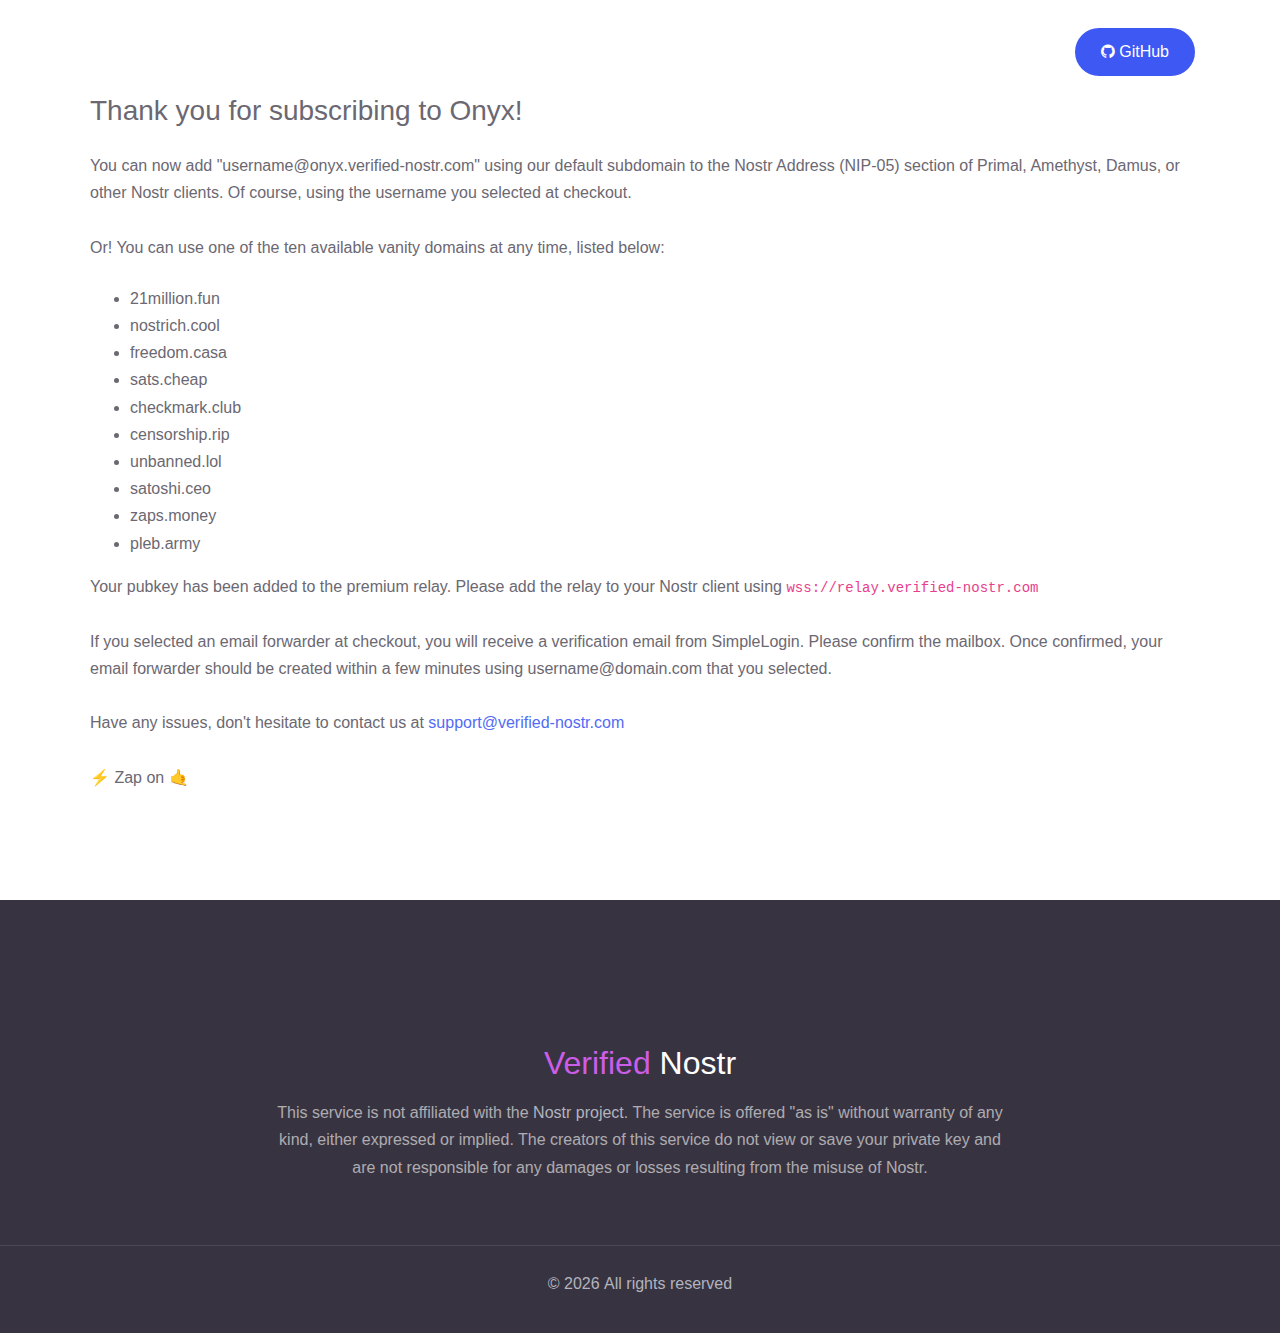
==== commit 5c6ff04d: "Updated verbiage" ====
--- a/ty-onyx/index.html
+++ b/ty-onyx/index.html
@@ -1 +1 @@
-<!DOCTYPE html><head><meta charset="UTF-8" /><meta name="robots" content="noindex"><meta name="viewport" content="width=device-width,initial-scale=1" /><meta http-equiv="X-UA-Compatible" content="ie=edge" /><meta name="description" content="Get a Verified Nostr Address (NIP-05) for Free on Damus, Amethyst, Primal! Upgrade for a Paid Relay and Faster Verification" /><title>Verified Nostr - NIP-05 Address & Relay</title><link rel="canonical" href="https://verified-nostr.com" /><link rel="shortcut icon" href="../assets/favicon.png" type="image/x-icon" /><link rel="stylesheet" href="../assets/css/maicons.css" /><link rel="stylesheet" href="../assets/vendor/animate/animate.css" /><link rel="stylesheet" href="../assets/vendor/owl-carousel/css/owl.carousel.min.css" /><link rel="stylesheet" href="../assets/css/bootstrap.css" /><link rel="stylesheet" href="../assets/css/mobster.css" /><link rel="stylesheet" href="https://cdnjs.cloudflare.com/ajax/libs/font-awesome/4.7.0/css/font-awesome.min.css" /><link rel="apple-touch-icon" sizes="180x180" href="../apple-touch-icon.png" /><link rel="icon" type="image/png" sizes="32x32" href="../favicon-32x32.png" /><link rel="icon" type="image/png" sizes="16x16" href="../favicon-16x16.png" /><link rel="manifest" href="../site.webmanifest" /><link rel="alternate" hreflang="af" href="https://af.verified-nostr.com" /><link rel="alternate" hreflang="sq" href="https://sq.verified-nostr.com" /><link rel="alternate" hreflang="am" href="https://am.verified-nostr.com" /><link rel="alternate" hreflang="ar" href="https://ar.verified-nostr.com" /><link rel="alternate" hreflang="hy" href="https://hy.verified-nostr.com" /><link rel="alternate" hreflang="az" href="https://az.verified-nostr.com" /><link rel="alternate" hreflang="eu" href="https://eu.verified-nostr.com" /><link rel="alternate" hreflang="be" href="https://be.verified-nostr.com" /><link rel="alternate" hreflang="bn" href="https://bn.verified-nostr.com" /><link rel="alternate" hreflang="bs" href="https://bs.verified-nostr.com" /><link rel="alternate" hreflang="bg" href="https://bg.verified-nostr.com" /><link rel="alternate" hreflang="ca" href="https://ca.verified-nostr.com" /><link rel="alternate" hreflang="ceb" href="https://ceb.verified-nostr.com" /><link rel="alternate" hreflang="ny" href="https://ny.verified-nostr.com" /><link rel="alternate" hreflang="zh-CN" href="https://zh-CN.verified-nostr.com" /><link rel="alternate" hreflang="zh-TW" href="https://zh-TW.verified-nostr.com" /><link rel="alternate" hreflang="co" href="https://co.verified-nostr.com" /><link rel="alternate" hreflang="hr" href="https://hr.verified-nostr.com" /><link rel="alternate" hreflang="cs" href="https://cs.verified-nostr.com" /><link rel="alternate" hreflang="da" href="https://da.verified-nostr.com" /><link rel="alternate" hreflang="nl" href="https://nl.verified-nostr.com" /><link rel="alternate" hreflang="eo" href="https://eo.verified-nostr.com" /><link rel="alternate" hreflang="et" href="https://et.verified-nostr.com" /><link rel="alternate" hreflang="tl" href="https://tl.verified-nostr.com" /><link rel="alternate" hreflang="fi" href="https://fi.verified-nostr.com" /><link rel="alternate" hreflang="fr" href="https://fr.verified-nostr.com" /><link rel="alternate" hreflang="fy" href="https://fy.verified-nostr.com" /><link rel="alternate" hreflang="gl" href="https://gl.verified-nostr.com" /><link rel="alternate" hreflang="ka" href="https://ka.verified-nostr.com" /><link rel="alternate" hreflang="de" href="https://de.verified-nostr.com" /><link rel="alternate" hreflang="el" href="https://el.verified-nostr.com" /><link rel="alternate" hreflang="gu" href="https://gu.verified-nostr.com" /><link rel="alternate" hreflang="ht" href="https://ht.verified-nostr.com" /><link rel="alternate" hreflang="ha" href="https://ha.verified-nostr.com" /><link rel="alternate" hreflang="haw" href="https://haw.verified-nostr.com" /><link rel="alternate" hreflang="iw" href="https://iw.verified-nostr.com" /><link rel="alternate" hreflang="hi" href="https://hi.verified-nostr.com" /><link rel="alternate" hreflang="hmn" href="https://hmn.verified-nostr.com" /><link rel="alternate" hreflang="hu" href="https://hu.verified-nostr.com" /><link rel="alternate" hreflang="is" href="https://is.verified-nostr.com" /><link rel="alternate" hreflang="ig" href="https://ig.verified-nostr.com" /><link rel="alternate" hreflang="id" href="https://id.verified-nostr.com" /><link rel="alternate" hreflang="ga" href="https://ga.verified-nostr.com" /><link rel="alternate" hreflang="it" href="https://it.verified-nostr.com" /><link rel="alternate" hreflang="ja" href="https://ja.verified-nostr.com" /><link rel="alternate" hreflang="jw" href="https://jw.verified-nostr.com" /><link rel="alternate" hreflang="kn" href="https://kn.verified-nostr.com" /><link rel="alternate" hreflang="kk" href="https://kk.verified-nostr.com" /><link rel="alternate" hreflang="km" href="https://km.verified-nostr.com" /><link rel="alternate" hreflang="ko" href="https://ko.verified-nostr.com" /><link rel="alternate" hreflang="ku" href="https://ku.verified-nostr.com" /><link rel="alternate" hreflang="ky" href="https://ky.verified-nostr.com" /><link rel="alternate" hreflang="lo" href="https://lo.verified-nostr.com" /><link rel="alternate" hreflang="la" href="https://la.verified-nostr.com" /><link rel="alternate" hreflang="lv" href="https://lv.verified-nostr.com" /><link rel="alternate" hreflang="lt" href="https://lt.verified-nostr.com" /><link rel="alternate" hreflang="lb" href="https://lb.verified-nostr.com" /><link rel="alternate" hreflang="mk" href="https://mk.verified-nostr.com" /><link rel="alternate" hreflang="mg" href="https://mg.verified-nostr.com" /><link rel="alternate" hreflang="ms" href="https://ms.verified-nostr.com" /><link rel="alternate" hreflang="ml" href="https://ml.verified-nostr.com" /><link rel="alternate" hreflang="mt" href="https://mt.verified-nostr.com" /><link rel="alternate" hreflang="mi" href="https://mi.verified-nostr.com" /><link rel="alternate" hreflang="mr" href="https://mr.verified-nostr.com" /><link rel="alternate" hreflang="mn" href="https://mn.verified-nostr.com" /><link rel="alternate" hreflang="my" href="https://my.verified-nostr.com" /><link rel="alternate" hreflang="ne" href="https://ne.verified-nostr.com" /><link rel="alternate" hreflang="no" href="https://no.verified-nostr.com" /><link rel="alternate" hreflang="ps" href="https://ps.verified-nostr.com" /><link rel="alternate" hreflang="fa" href="https://fa.verified-nostr.com" /><link rel="alternate" hreflang="pl" href="https://pl.verified-nostr.com" /><link rel="alternate" hreflang="pt" href="https://pt.verified-nostr.com" /><link rel="alternate" hreflang="pa" href="https://pa.verified-nostr.com" /><link rel="alternate" hreflang="ro" href="https://ro.verified-nostr.com" /><link rel="alternate" hreflang="ru" href="https://ru.verified-nostr.com" /><link rel="alternate" hreflang="sm" href="https://sm.verified-nostr.com" /><link rel="alternate" hreflang="gd" href="https://gd.verified-nostr.com" /><link rel="alternate" hreflang="sr" href="https://sr.verified-nostr.com" /><link rel="alternate" hreflang="st" href="https://st.verified-nostr.com" /><link rel="alternate" hreflang="sn" href="https://sn.verified-nostr.com" /><link rel="alternate" hreflang="sd" href="https://sd.verified-nostr.com" /><link rel="alternate" hreflang="si" href="https://si.verified-nostr.com" /><link rel="alternate" hreflang="sk" href="https://sk.verified-nostr.com" /><link rel="alternate" hreflang="sl" href="https://sl.verified-nostr.com" /><link rel="alternate" hreflang="so" href="https://so.verified-nostr.com" /><link rel="alternate" hreflang="es" href="https://es.verified-nostr.com" /><link rel="alternate" hreflang="su" href="https://su.verified-nostr.com" /><link rel="alternate" hreflang="sw" href="https://sw.verified-nostr.com" /><link rel="alternate" hreflang="sv" href="https://sv.verified-nostr.com" /><link rel="alternate" hreflang="tg" href="https://tg.verified-nostr.com" /><link rel="alternate" hreflang="ta" href="https://ta.verified-nostr.com" /><link rel="alternate" hreflang="te" href="https://te.verified-nostr.com" /><link rel="alternate" hreflang="th" href="https://th.verified-nostr.com" /><link rel="alternate" hreflang="tr" href="https://tr.verified-nostr.com" /><link rel="alternate" hreflang="uk" href="https://uk.verified-nostr.com" /><link rel="alternate" hreflang="ur" href="https://ur.verified-nostr.com" /><link rel="alternate" hreflang="uz" href="https://uz.verified-nostr.com" /><link rel="alternate" hreflang="vi" href="https://vi.verified-nostr.com" /><link rel="alternate" hreflang="cy" href="https://cy.verified-nostr.com" /><link rel="alternate" hreflang="xh" href="https://xh.verified-nostr.com" /><link rel="alternate" hreflang="yi" href="https://yi.verified-nostr.com" /><link rel="alternate" hreflang="yo" href="https://yo.verified-nostr.com" /><link rel="alternate" hreflang="zu" href="https://zu.verified-nostr.com" /><link rel="alternate" hreflang="x-default" href="https://en.verified-nostr.com" /><meta property="og:locale" content="en_US" /><meta property="og:site_name" content="Nostr NIP-05 Address Verification and Premium Relay" /><meta property="og:title" content="Nostr NIP-05 Address Verification and Premium Relay" /><meta property="og:url" content="https://verified-nostr.com" /><meta property="og:type" content="website" /><meta property="og:description" content="Get a Verified Nostr Address (NIP-05) for Free on Damus, Amethyst, Primal! Upgrade for a Paid Relay and Faster Verification" /><meta property="og:image" content="https://verified-nostr.com/assets/img/og-verified.jpg" /><meta property="og:image:url" content="https://verified-nostr.com/assets/img/og-verified.jpg" /><meta property="og:image:secure_url" content="https://verified-nostr.com/assets/img/og-verified.jpg" /><meta property="article:publisher" content="https://www.facebook.com/CoinFund" /><meta name="twitter:title" content="Nostr NIP-05 Address Verification and Premium Relay" /><meta name="twitter:url" content="https://verified-nostr.com" /><meta name="twitter:description" content="Get a Verified Nostr Address (NIP-05) for Free on Damus, Amethyst, Primal! Upgrade for a Paid Relay and Faster Verification" /><meta name="twitter:image" content="https://verified-nostr.com/assets/img/og-verified.jpg" /><meta name="twitter:card" content="summary_large_image" /><meta name="twitter:site" content="@0xChain" /></head><body><nav class="navbar navbar-expand-lg navbar-dark navbar-floating"><div class="container"><a class="navbar-brand" href="https://verified-nostr.com"><img src="../assets/favicon-light.png" alt="" width="80" /></a><button class="navbar-toggler" type="button" data-toggle="collapse" data-target="#navbarToggler" aria-controls="navbarToggler" aria-expanded="false" aria-label="Toggle navigation"><span class="navbar-toggler-icon"></span></button><div class="collapse navbar-collapse" id="navbarToggler"><ul class="navbar-nav ml-auto mt-3 mt-lg-0"><li class="nav-item"><a class="nav-link" href="https://verified-nostr.com/#about">About</a></li><li class="nav-item"><a class="nav-link" href="https://verified-nostr.com/#faq">FAQ</a></li><li class="nav-item"><a class="nav-link" href="https://verified-nostr.com/#plan">Plans</a></li><li class="nav-item"><a class="nav-link" href="https://verified-nostr.com/#free">Free</a></li><li class="nav-item"><a class="nav-link" href="https://verified-nostr.com/#why">Why</a></li><li class="nav-item"><a class="nav-link gtranslate_wrapper" href="#"></a></li></ul><div class="ml-auto my-2 my-lg-0"><a href="https://github.com/CoinFundApp/verified-nostr" target="_blank" rel="noopener"><button class="btn btn-primary rounded-pill"><i class="fa fa-github" style="font-size: 16px;"></i>&nbsp;GitHub</button></a></div></div></div></nav><div class="page-hero-section bg-image hero-home-2" style="background-image: url(../assets/img/bg_hero_2.svg);"><div class="hero-caption"><div class="container fg-white h-100"><div class="row align-items-center h-100"><div class="card-page fadeInUp"><h4 class="page-title mb-4 fw-normal">Thank you for subscribing to Onyx! </h4><p class="mb-4">You can now add "username@onyx.verified-nostr.com" using our default subdomain to the NIP-05 section of Plebstr, Amethyst, Damus, or other Nostr clients. Of course, using the username you selected at checkout. <br /><br />Or! You can use one of the ten available vanity domains at any time, listed below: <ul><li>21million.fun</li><li>nostrich.cool</li><li>freedom.casa</li><li>sats.cheap</li><li>checkmark.club</li><li>censorship.rip</li><li>unbanned.lol</li><li>satoshi.ceo</li><li>zaps.money</li><li>pleb.army</li></ul>Your pubkey has been added to the premium relay. Please add the relay to your Nostr client using <code>wss://relay.verified-nostr.com</code><br /><br />If you selected an email forwarder at checkout, you will receive a verification email from SimpleLogin. Please confirm the mailbox. Once confirmed, your email forwarder should be created within a few minutes using username@domain.com that you selected.<br /><br />Have any issues, don't hesitate to contact us at <a href="mailto:support@verified-nostr.com">support@verified-nostr.com</a><br /><br />⚡️ Zap on 🤙 </p></div></div></div></div></div><div class="page-footer-section bg-dark fg-white"><div class="container mb-5"><div class="row justify-content-center text-center wow fadeInUp"><div class="col-lg-8"><div class="text-center mb-3"><img src="../assets/favicon-light.png" alt="" height="80" /></div><h3 class="mb-3"><font color="#cc5de8">Verified</font>&nbsp;Nostr </h3><p class="caption">This service is not affiliated with the <a href="https://nostr.com" target="_blank" rel="noopener">Nostr project</a>. The service is offered "as is" without warranty of any kind, either expressed or implied. The creators of this service do not view or save your private key and are not responsible for any damages or losses resulting from the misuse of Nostr. </p></div></div></div><hr /><p class="text-center mt-4 wow fadeIn">&copy; <script>document.write(new Date().getFullYear()); </script>All rights reserved </p></div><script>window.gtranslateSettings={ "default_language": "auto", "native_language_names": true, "detect_browser_language": true, "url_structure": "sub_domain", "wrapper_selector": ".gtranslate_wrapper", "flag_size": 24, "flag_style": "2d"}</script><script src="https://cdn.gtranslate.net/widgets/latest/popup.js" defer></script><script src="../assets/js/jquery-3.5.1.min.js"></script><script src="../assets/js/bootstrap.bundle.min.js"></script><script src="../assets/vendor/owl-carousel/js/owl.carousel.min.js"></script><script src="../assets/vendor/wow/wow.min.js"></script><script src="../assets/js/mobster.js"></script></body></html>+<!DOCTYPE html><head><meta charset="UTF-8" /><meta name="robots" content="noindex"><meta name="viewport" content="width=device-width,initial-scale=1" /><meta http-equiv="X-UA-Compatible" content="ie=edge" /><meta name="description" content="Get a Verified Nostr Address (NIP-05) for Free on Damus, Amethyst, Primal! Upgrade for a Paid Relay and Faster Verification" /><title>Verified Nostr - NIP-05 Address & Relay</title><link rel="canonical" href="https://verified-nostr.com" /><link rel="shortcut icon" href="../assets/favicon.png" type="image/x-icon" /><link rel="stylesheet" href="../assets/css/maicons.css" /><link rel="stylesheet" href="../assets/vendor/animate/animate.css" /><link rel="stylesheet" href="../assets/vendor/owl-carousel/css/owl.carousel.min.css" /><link rel="stylesheet" href="../assets/css/bootstrap.css" /><link rel="stylesheet" href="../assets/css/mobster.css" /><link rel="stylesheet" href="https://cdnjs.cloudflare.com/ajax/libs/font-awesome/4.7.0/css/font-awesome.min.css" /><link rel="apple-touch-icon" sizes="180x180" href="../apple-touch-icon.png" /><link rel="icon" type="image/png" sizes="32x32" href="../favicon-32x32.png" /><link rel="icon" type="image/png" sizes="16x16" href="../favicon-16x16.png" /><link rel="manifest" href="../site.webmanifest" /><link rel="alternate" hreflang="af" href="https://af.verified-nostr.com" /><link rel="alternate" hreflang="sq" href="https://sq.verified-nostr.com" /><link rel="alternate" hreflang="am" href="https://am.verified-nostr.com" /><link rel="alternate" hreflang="ar" href="https://ar.verified-nostr.com" /><link rel="alternate" hreflang="hy" href="https://hy.verified-nostr.com" /><link rel="alternate" hreflang="az" href="https://az.verified-nostr.com" /><link rel="alternate" hreflang="eu" href="https://eu.verified-nostr.com" /><link rel="alternate" hreflang="be" href="https://be.verified-nostr.com" /><link rel="alternate" hreflang="bn" href="https://bn.verified-nostr.com" /><link rel="alternate" hreflang="bs" href="https://bs.verified-nostr.com" /><link rel="alternate" hreflang="bg" href="https://bg.verified-nostr.com" /><link rel="alternate" hreflang="ca" href="https://ca.verified-nostr.com" /><link rel="alternate" hreflang="ceb" href="https://ceb.verified-nostr.com" /><link rel="alternate" hreflang="ny" href="https://ny.verified-nostr.com" /><link rel="alternate" hreflang="zh-CN" href="https://zh-CN.verified-nostr.com" /><link rel="alternate" hreflang="zh-TW" href="https://zh-TW.verified-nostr.com" /><link rel="alternate" hreflang="co" href="https://co.verified-nostr.com" /><link rel="alternate" hreflang="hr" href="https://hr.verified-nostr.com" /><link rel="alternate" hreflang="cs" href="https://cs.verified-nostr.com" /><link rel="alternate" hreflang="da" href="https://da.verified-nostr.com" /><link rel="alternate" hreflang="nl" href="https://nl.verified-nostr.com" /><link rel="alternate" hreflang="eo" href="https://eo.verified-nostr.com" /><link rel="alternate" hreflang="et" href="https://et.verified-nostr.com" /><link rel="alternate" hreflang="tl" href="https://tl.verified-nostr.com" /><link rel="alternate" hreflang="fi" href="https://fi.verified-nostr.com" /><link rel="alternate" hreflang="fr" href="https://fr.verified-nostr.com" /><link rel="alternate" hreflang="fy" href="https://fy.verified-nostr.com" /><link rel="alternate" hreflang="gl" href="https://gl.verified-nostr.com" /><link rel="alternate" hreflang="ka" href="https://ka.verified-nostr.com" /><link rel="alternate" hreflang="de" href="https://de.verified-nostr.com" /><link rel="alternate" hreflang="el" href="https://el.verified-nostr.com" /><link rel="alternate" hreflang="gu" href="https://gu.verified-nostr.com" /><link rel="alternate" hreflang="ht" href="https://ht.verified-nostr.com" /><link rel="alternate" hreflang="ha" href="https://ha.verified-nostr.com" /><link rel="alternate" hreflang="haw" href="https://haw.verified-nostr.com" /><link rel="alternate" hreflang="iw" href="https://iw.verified-nostr.com" /><link rel="alternate" hreflang="hi" href="https://hi.verified-nostr.com" /><link rel="alternate" hreflang="hmn" href="https://hmn.verified-nostr.com" /><link rel="alternate" hreflang="hu" href="https://hu.verified-nostr.com" /><link rel="alternate" hreflang="is" href="https://is.verified-nostr.com" /><link rel="alternate" hreflang="ig" href="https://ig.verified-nostr.com" /><link rel="alternate" hreflang="id" href="https://id.verified-nostr.com" /><link rel="alternate" hreflang="ga" href="https://ga.verified-nostr.com" /><link rel="alternate" hreflang="it" href="https://it.verified-nostr.com" /><link rel="alternate" hreflang="ja" href="https://ja.verified-nostr.com" /><link rel="alternate" hreflang="jw" href="https://jw.verified-nostr.com" /><link rel="alternate" hreflang="kn" href="https://kn.verified-nostr.com" /><link rel="alternate" hreflang="kk" href="https://kk.verified-nostr.com" /><link rel="alternate" hreflang="km" href="https://km.verified-nostr.com" /><link rel="alternate" hreflang="ko" href="https://ko.verified-nostr.com" /><link rel="alternate" hreflang="ku" href="https://ku.verified-nostr.com" /><link rel="alternate" hreflang="ky" href="https://ky.verified-nostr.com" /><link rel="alternate" hreflang="lo" href="https://lo.verified-nostr.com" /><link rel="alternate" hreflang="la" href="https://la.verified-nostr.com" /><link rel="alternate" hreflang="lv" href="https://lv.verified-nostr.com" /><link rel="alternate" hreflang="lt" href="https://lt.verified-nostr.com" /><link rel="alternate" hreflang="lb" href="https://lb.verified-nostr.com" /><link rel="alternate" hreflang="mk" href="https://mk.verified-nostr.com" /><link rel="alternate" hreflang="mg" href="https://mg.verified-nostr.com" /><link rel="alternate" hreflang="ms" href="https://ms.verified-nostr.com" /><link rel="alternate" hreflang="ml" href="https://ml.verified-nostr.com" /><link rel="alternate" hreflang="mt" href="https://mt.verified-nostr.com" /><link rel="alternate" hreflang="mi" href="https://mi.verified-nostr.com" /><link rel="alternate" hreflang="mr" href="https://mr.verified-nostr.com" /><link rel="alternate" hreflang="mn" href="https://mn.verified-nostr.com" /><link rel="alternate" hreflang="my" href="https://my.verified-nostr.com" /><link rel="alternate" hreflang="ne" href="https://ne.verified-nostr.com" /><link rel="alternate" hreflang="no" href="https://no.verified-nostr.com" /><link rel="alternate" hreflang="ps" href="https://ps.verified-nostr.com" /><link rel="alternate" hreflang="fa" href="https://fa.verified-nostr.com" /><link rel="alternate" hreflang="pl" href="https://pl.verified-nostr.com" /><link rel="alternate" hreflang="pt" href="https://pt.verified-nostr.com" /><link rel="alternate" hreflang="pa" href="https://pa.verified-nostr.com" /><link rel="alternate" hreflang="ro" href="https://ro.verified-nostr.com" /><link rel="alternate" hreflang="ru" href="https://ru.verified-nostr.com" /><link rel="alternate" hreflang="sm" href="https://sm.verified-nostr.com" /><link rel="alternate" hreflang="gd" href="https://gd.verified-nostr.com" /><link rel="alternate" hreflang="sr" href="https://sr.verified-nostr.com" /><link rel="alternate" hreflang="st" href="https://st.verified-nostr.com" /><link rel="alternate" hreflang="sn" href="https://sn.verified-nostr.com" /><link rel="alternate" hreflang="sd" href="https://sd.verified-nostr.com" /><link rel="alternate" hreflang="si" href="https://si.verified-nostr.com" /><link rel="alternate" hreflang="sk" href="https://sk.verified-nostr.com" /><link rel="alternate" hreflang="sl" href="https://sl.verified-nostr.com" /><link rel="alternate" hreflang="so" href="https://so.verified-nostr.com" /><link rel="alternate" hreflang="es" href="https://es.verified-nostr.com" /><link rel="alternate" hreflang="su" href="https://su.verified-nostr.com" /><link rel="alternate" hreflang="sw" href="https://sw.verified-nostr.com" /><link rel="alternate" hreflang="sv" href="https://sv.verified-nostr.com" /><link rel="alternate" hreflang="tg" href="https://tg.verified-nostr.com" /><link rel="alternate" hreflang="ta" href="https://ta.verified-nostr.com" /><link rel="alternate" hreflang="te" href="https://te.verified-nostr.com" /><link rel="alternate" hreflang="th" href="https://th.verified-nostr.com" /><link rel="alternate" hreflang="tr" href="https://tr.verified-nostr.com" /><link rel="alternate" hreflang="uk" href="https://uk.verified-nostr.com" /><link rel="alternate" hreflang="ur" href="https://ur.verified-nostr.com" /><link rel="alternate" hreflang="uz" href="https://uz.verified-nostr.com" /><link rel="alternate" hreflang="vi" href="https://vi.verified-nostr.com" /><link rel="alternate" hreflang="cy" href="https://cy.verified-nostr.com" /><link rel="alternate" hreflang="xh" href="https://xh.verified-nostr.com" /><link rel="alternate" hreflang="yi" href="https://yi.verified-nostr.com" /><link rel="alternate" hreflang="yo" href="https://yo.verified-nostr.com" /><link rel="alternate" hreflang="zu" href="https://zu.verified-nostr.com" /><link rel="alternate" hreflang="x-default" href="https://en.verified-nostr.com" /><meta property="og:locale" content="en_US" /><meta property="og:site_name" content="Nostr NIP-05 Address Verification and Premium Relay" /><meta property="og:title" content="Nostr NIP-05 Address Verification and Premium Relay" /><meta property="og:url" content="https://verified-nostr.com" /><meta property="og:type" content="website" /><meta property="og:description" content="Get a Verified Nostr Address (NIP-05) for Free on Damus, Amethyst, Primal! Upgrade for a Paid Relay and Faster Verification" /><meta property="og:image" content="https://verified-nostr.com/assets/img/og-verified.jpg" /><meta property="og:image:url" content="https://verified-nostr.com/assets/img/og-verified.jpg" /><meta property="og:image:secure_url" content="https://verified-nostr.com/assets/img/og-verified.jpg" /><meta property="article:publisher" content="https://www.facebook.com/CoinFund" /><meta name="twitter:title" content="Nostr NIP-05 Address Verification and Premium Relay" /><meta name="twitter:url" content="https://verified-nostr.com" /><meta name="twitter:description" content="Get a Verified Nostr Address (NIP-05) for Free on Damus, Amethyst, Primal! Upgrade for a Paid Relay and Faster Verification" /><meta name="twitter:image" content="https://verified-nostr.com/assets/img/og-verified.jpg" /><meta name="twitter:card" content="summary_large_image" /><meta name="twitter:site" content="@0xChain" /><style>.gt_container-unisv1 a.glink{ color: rgba(255, 255, 255, .5);} .gt_container-unisv1 a.glink:hover{ color: rgba(255, 255, 255, 0.75);} .gt_white_content a{ color: #000000 !important;} @media (max-width:767px){ body{ padding-top: 100px} .page-title{ margin-top: 1rem} .hero-home-2{ min-height: 1580px}} </style></head><body><nav class="navbar navbar-expand-lg navbar-dark navbar-floating"><div class="container"><a class="navbar-brand" href="https://verified-nostr.com"><img src="../assets/favicon-light.png" alt="" width="80" /></a><button class="navbar-toggler" type="button" data-toggle="collapse" data-target="#navbarToggler" aria-controls="navbarToggler" aria-expanded="false" aria-label="Toggle navigation"><span class="navbar-toggler-icon"></span></button><div class="collapse navbar-collapse" id="navbarToggler"><ul class="navbar-nav ml-auto mt-3 mt-lg-0"><li class="nav-item"><a class="nav-link" href="https://verified-nostr.com/#about">About</a></li><li class="nav-item"><a class="nav-link" href="https://verified-nostr.com/#faq">FAQ</a></li><li class="nav-item"><a class="nav-link" href="https://verified-nostr.com/#plan">Plans</a></li><li class="nav-item"><a class="nav-link" href="https://verified-nostr.com/#free">Free</a></li><li class="nav-item"><a class="nav-link" href="https://verified-nostr.com/#why">Why</a></li><li class="nav-item"><a class="nav-link gtranslate_wrapper" href="#"></a></li></ul><div class="ml-auto my-2 my-lg-0"><a href="https://github.com/CoinFundApp/verified-nostr" target="_blank" rel="noopener"><button class="btn btn-primary rounded-pill"><i class="fa fa-github" style="font-size: 16px;"></i>&nbsp;GitHub</button></a></div></div></div></nav><div class="page-hero-section bg-image hero-home-2" style="background-image: url(../assets/img/bg_hero_2.svg);"><div class="hero-caption"><div class="container fg-white h-100"><div class="row align-items-center h-100"><div class="card-page fadeInUp"><h4 class="page-title mb-4 fw-normal">Thank you for subscribing to Onyx! </h4><p class="mb-4">You can now add "username@onyx.verified-nostr.com" using our default subdomain to the Nostr Address (NIP-05) section of Primal, Amethyst, Damus, or other Nostr clients. Of course, using the username you selected at checkout. <br /><br />Or! You can use one of the ten available vanity domains at any time, listed below: <ul><li>21million.fun</li><li>nostrich.cool</li><li>freedom.casa</li><li>sats.cheap</li><li>checkmark.club</li><li>censorship.rip</li><li>unbanned.lol</li><li>satoshi.ceo</li><li>zaps.money</li><li>pleb.army</li></ul>Your pubkey has been added to the premium relay. Please add the relay to your Nostr client using <code>wss://relay.verified-nostr.com</code><br /><br />If you selected an email forwarder at checkout, you will receive a verification email from SimpleLogin. Please confirm the mailbox. Once confirmed, your email forwarder should be created within a few minutes using username@domain.com that you selected.<br /><br />Have any issues, don't hesitate to contact us at <a href="mailto:support@verified-nostr.com">support@verified-nostr.com</a><br /><br />⚡️ Zap on 🤙 </p></div></div></div></div></div><div class="page-footer-section bg-dark fg-white"><div class="container mb-5"><div class="row justify-content-center text-center wow fadeInUp"><div class="col-lg-8"><div class="text-center mb-3"><img src="../assets/favicon-light.png" alt="" height="80" /></div><h3 class="mb-3"><font color="#cc5de8">Verified</font>&nbsp;Nostr </h3><p class="caption">This service is not affiliated with the <a href="https://nostr.com" target="_blank" rel="noopener">Nostr project</a>. The service is offered "as is" without warranty of any kind, either expressed or implied. The creators of this service do not view or save your private key and are not responsible for any damages or losses resulting from the misuse of Nostr. </p></div></div></div><hr /><p class="text-center mt-4 wow fadeIn">&copy; <script>document.write(new Date().getFullYear()); </script>&nbsp;All rights reserved </p></div><script>window.gtranslateSettings={ "default_language": "auto", "native_language_names": true, "detect_browser_language": true, "url_structure": "sub_domain", "wrapper_selector": ".gtranslate_wrapper", "flag_size": 24, "flag_style": "2d"}</script><script src="https://cdn.gtranslate.net/widgets/latest/popup.js" defer></script><script src="../assets/js/jquery-3.5.1.min.js"></script><script src="../assets/js/bootstrap.bundle.min.js"></script><script src="../assets/vendor/owl-carousel/js/owl.carousel.min.js"></script><script src="../assets/vendor/wow/wow.min.js"></script><script src="../assets/js/mobster.js"></script></body></html>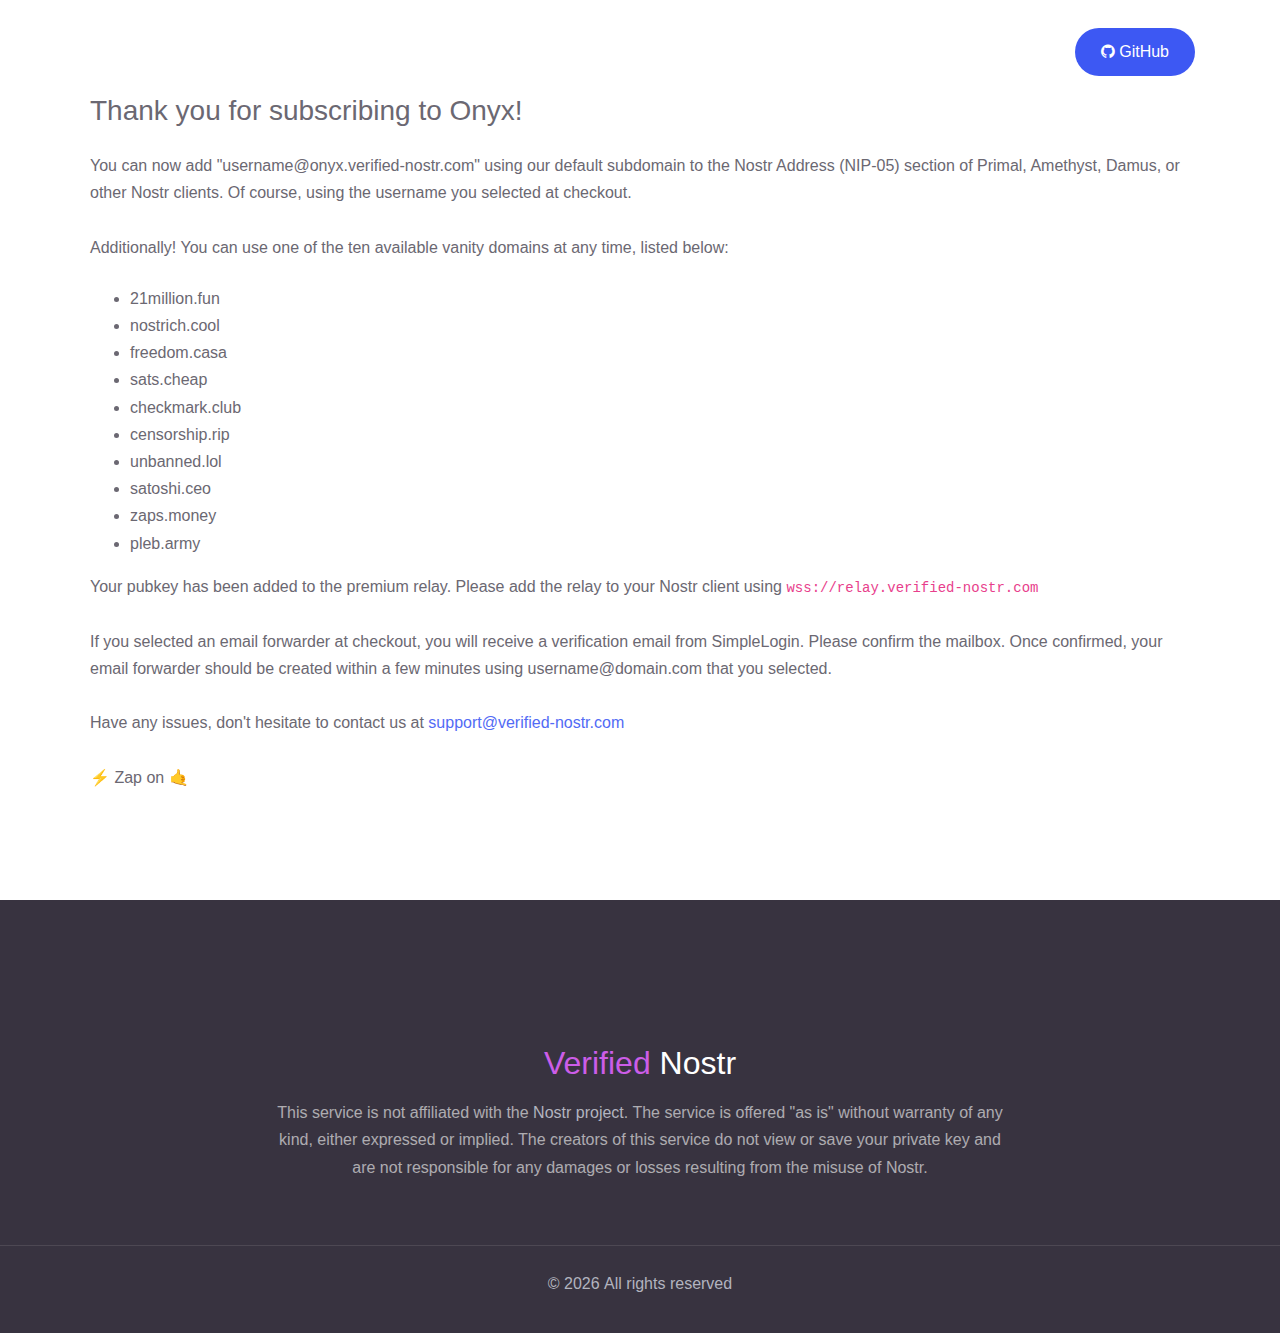
==== commit 54335231: "Updated verbiage" ====
--- a/ty-onyx/index.html
+++ b/ty-onyx/index.html
@@ -1 +1 @@
-<!DOCTYPE html><head><meta charset="UTF-8" /><meta name="robots" content="noindex"><meta name="viewport" content="width=device-width,initial-scale=1" /><meta http-equiv="X-UA-Compatible" content="ie=edge" /><meta name="description" content="Get a Verified Nostr Address (NIP-05) for Free on Damus, Amethyst, Primal! Upgrade for a Paid Relay and Faster Verification" /><title>Verified Nostr - NIP-05 Address & Relay</title><link rel="canonical" href="https://verified-nostr.com" /><link rel="shortcut icon" href="../assets/favicon.png" type="image/x-icon" /><link rel="stylesheet" href="../assets/css/maicons.css" /><link rel="stylesheet" href="../assets/vendor/animate/animate.css" /><link rel="stylesheet" href="../assets/vendor/owl-carousel/css/owl.carousel.min.css" /><link rel="stylesheet" href="../assets/css/bootstrap.css" /><link rel="stylesheet" href="../assets/css/mobster.css" /><link rel="stylesheet" href="https://cdnjs.cloudflare.com/ajax/libs/font-awesome/4.7.0/css/font-awesome.min.css" /><link rel="apple-touch-icon" sizes="180x180" href="../apple-touch-icon.png" /><link rel="icon" type="image/png" sizes="32x32" href="../favicon-32x32.png" /><link rel="icon" type="image/png" sizes="16x16" href="../favicon-16x16.png" /><link rel="manifest" href="../site.webmanifest" /><link rel="alternate" hreflang="af" href="https://af.verified-nostr.com" /><link rel="alternate" hreflang="sq" href="https://sq.verified-nostr.com" /><link rel="alternate" hreflang="am" href="https://am.verified-nostr.com" /><link rel="alternate" hreflang="ar" href="https://ar.verified-nostr.com" /><link rel="alternate" hreflang="hy" href="https://hy.verified-nostr.com" /><link rel="alternate" hreflang="az" href="https://az.verified-nostr.com" /><link rel="alternate" hreflang="eu" href="https://eu.verified-nostr.com" /><link rel="alternate" hreflang="be" href="https://be.verified-nostr.com" /><link rel="alternate" hreflang="bn" href="https://bn.verified-nostr.com" /><link rel="alternate" hreflang="bs" href="https://bs.verified-nostr.com" /><link rel="alternate" hreflang="bg" href="https://bg.verified-nostr.com" /><link rel="alternate" hreflang="ca" href="https://ca.verified-nostr.com" /><link rel="alternate" hreflang="ceb" href="https://ceb.verified-nostr.com" /><link rel="alternate" hreflang="ny" href="https://ny.verified-nostr.com" /><link rel="alternate" hreflang="zh-CN" href="https://zh-CN.verified-nostr.com" /><link rel="alternate" hreflang="zh-TW" href="https://zh-TW.verified-nostr.com" /><link rel="alternate" hreflang="co" href="https://co.verified-nostr.com" /><link rel="alternate" hreflang="hr" href="https://hr.verified-nostr.com" /><link rel="alternate" hreflang="cs" href="https://cs.verified-nostr.com" /><link rel="alternate" hreflang="da" href="https://da.verified-nostr.com" /><link rel="alternate" hreflang="nl" href="https://nl.verified-nostr.com" /><link rel="alternate" hreflang="eo" href="https://eo.verified-nostr.com" /><link rel="alternate" hreflang="et" href="https://et.verified-nostr.com" /><link rel="alternate" hreflang="tl" href="https://tl.verified-nostr.com" /><link rel="alternate" hreflang="fi" href="https://fi.verified-nostr.com" /><link rel="alternate" hreflang="fr" href="https://fr.verified-nostr.com" /><link rel="alternate" hreflang="fy" href="https://fy.verified-nostr.com" /><link rel="alternate" hreflang="gl" href="https://gl.verified-nostr.com" /><link rel="alternate" hreflang="ka" href="https://ka.verified-nostr.com" /><link rel="alternate" hreflang="de" href="https://de.verified-nostr.com" /><link rel="alternate" hreflang="el" href="https://el.verified-nostr.com" /><link rel="alternate" hreflang="gu" href="https://gu.verified-nostr.com" /><link rel="alternate" hreflang="ht" href="https://ht.verified-nostr.com" /><link rel="alternate" hreflang="ha" href="https://ha.verified-nostr.com" /><link rel="alternate" hreflang="haw" href="https://haw.verified-nostr.com" /><link rel="alternate" hreflang="iw" href="https://iw.verified-nostr.com" /><link rel="alternate" hreflang="hi" href="https://hi.verified-nostr.com" /><link rel="alternate" hreflang="hmn" href="https://hmn.verified-nostr.com" /><link rel="alternate" hreflang="hu" href="https://hu.verified-nostr.com" /><link rel="alternate" hreflang="is" href="https://is.verified-nostr.com" /><link rel="alternate" hreflang="ig" href="https://ig.verified-nostr.com" /><link rel="alternate" hreflang="id" href="https://id.verified-nostr.com" /><link rel="alternate" hreflang="ga" href="https://ga.verified-nostr.com" /><link rel="alternate" hreflang="it" href="https://it.verified-nostr.com" /><link rel="alternate" hreflang="ja" href="https://ja.verified-nostr.com" /><link rel="alternate" hreflang="jw" href="https://jw.verified-nostr.com" /><link rel="alternate" hreflang="kn" href="https://kn.verified-nostr.com" /><link rel="alternate" hreflang="kk" href="https://kk.verified-nostr.com" /><link rel="alternate" hreflang="km" href="https://km.verified-nostr.com" /><link rel="alternate" hreflang="ko" href="https://ko.verified-nostr.com" /><link rel="alternate" hreflang="ku" href="https://ku.verified-nostr.com" /><link rel="alternate" hreflang="ky" href="https://ky.verified-nostr.com" /><link rel="alternate" hreflang="lo" href="https://lo.verified-nostr.com" /><link rel="alternate" hreflang="la" href="https://la.verified-nostr.com" /><link rel="alternate" hreflang="lv" href="https://lv.verified-nostr.com" /><link rel="alternate" hreflang="lt" href="https://lt.verified-nostr.com" /><link rel="alternate" hreflang="lb" href="https://lb.verified-nostr.com" /><link rel="alternate" hreflang="mk" href="https://mk.verified-nostr.com" /><link rel="alternate" hreflang="mg" href="https://mg.verified-nostr.com" /><link rel="alternate" hreflang="ms" href="https://ms.verified-nostr.com" /><link rel="alternate" hreflang="ml" href="https://ml.verified-nostr.com" /><link rel="alternate" hreflang="mt" href="https://mt.verified-nostr.com" /><link rel="alternate" hreflang="mi" href="https://mi.verified-nostr.com" /><link rel="alternate" hreflang="mr" href="https://mr.verified-nostr.com" /><link rel="alternate" hreflang="mn" href="https://mn.verified-nostr.com" /><link rel="alternate" hreflang="my" href="https://my.verified-nostr.com" /><link rel="alternate" hreflang="ne" href="https://ne.verified-nostr.com" /><link rel="alternate" hreflang="no" href="https://no.verified-nostr.com" /><link rel="alternate" hreflang="ps" href="https://ps.verified-nostr.com" /><link rel="alternate" hreflang="fa" href="https://fa.verified-nostr.com" /><link rel="alternate" hreflang="pl" href="https://pl.verified-nostr.com" /><link rel="alternate" hreflang="pt" href="https://pt.verified-nostr.com" /><link rel="alternate" hreflang="pa" href="https://pa.verified-nostr.com" /><link rel="alternate" hreflang="ro" href="https://ro.verified-nostr.com" /><link rel="alternate" hreflang="ru" href="https://ru.verified-nostr.com" /><link rel="alternate" hreflang="sm" href="https://sm.verified-nostr.com" /><link rel="alternate" hreflang="gd" href="https://gd.verified-nostr.com" /><link rel="alternate" hreflang="sr" href="https://sr.verified-nostr.com" /><link rel="alternate" hreflang="st" href="https://st.verified-nostr.com" /><link rel="alternate" hreflang="sn" href="https://sn.verified-nostr.com" /><link rel="alternate" hreflang="sd" href="https://sd.verified-nostr.com" /><link rel="alternate" hreflang="si" href="https://si.verified-nostr.com" /><link rel="alternate" hreflang="sk" href="https://sk.verified-nostr.com" /><link rel="alternate" hreflang="sl" href="https://sl.verified-nostr.com" /><link rel="alternate" hreflang="so" href="https://so.verified-nostr.com" /><link rel="alternate" hreflang="es" href="https://es.verified-nostr.com" /><link rel="alternate" hreflang="su" href="https://su.verified-nostr.com" /><link rel="alternate" hreflang="sw" href="https://sw.verified-nostr.com" /><link rel="alternate" hreflang="sv" href="https://sv.verified-nostr.com" /><link rel="alternate" hreflang="tg" href="https://tg.verified-nostr.com" /><link rel="alternate" hreflang="ta" href="https://ta.verified-nostr.com" /><link rel="alternate" hreflang="te" href="https://te.verified-nostr.com" /><link rel="alternate" hreflang="th" href="https://th.verified-nostr.com" /><link rel="alternate" hreflang="tr" href="https://tr.verified-nostr.com" /><link rel="alternate" hreflang="uk" href="https://uk.verified-nostr.com" /><link rel="alternate" hreflang="ur" href="https://ur.verified-nostr.com" /><link rel="alternate" hreflang="uz" href="https://uz.verified-nostr.com" /><link rel="alternate" hreflang="vi" href="https://vi.verified-nostr.com" /><link rel="alternate" hreflang="cy" href="https://cy.verified-nostr.com" /><link rel="alternate" hreflang="xh" href="https://xh.verified-nostr.com" /><link rel="alternate" hreflang="yi" href="https://yi.verified-nostr.com" /><link rel="alternate" hreflang="yo" href="https://yo.verified-nostr.com" /><link rel="alternate" hreflang="zu" href="https://zu.verified-nostr.com" /><link rel="alternate" hreflang="x-default" href="https://en.verified-nostr.com" /><meta property="og:locale" content="en_US" /><meta property="og:site_name" content="Nostr NIP-05 Address Verification and Premium Relay" /><meta property="og:title" content="Nostr NIP-05 Address Verification and Premium Relay" /><meta property="og:url" content="https://verified-nostr.com" /><meta property="og:type" content="website" /><meta property="og:description" content="Get a Verified Nostr Address (NIP-05) for Free on Damus, Amethyst, Primal! Upgrade for a Paid Relay and Faster Verification" /><meta property="og:image" content="https://verified-nostr.com/assets/img/og-verified.jpg" /><meta property="og:image:url" content="https://verified-nostr.com/assets/img/og-verified.jpg" /><meta property="og:image:secure_url" content="https://verified-nostr.com/assets/img/og-verified.jpg" /><meta property="article:publisher" content="https://www.facebook.com/CoinFund" /><meta name="twitter:title" content="Nostr NIP-05 Address Verification and Premium Relay" /><meta name="twitter:url" content="https://verified-nostr.com" /><meta name="twitter:description" content="Get a Verified Nostr Address (NIP-05) for Free on Damus, Amethyst, Primal! Upgrade for a Paid Relay and Faster Verification" /><meta name="twitter:image" content="https://verified-nostr.com/assets/img/og-verified.jpg" /><meta name="twitter:card" content="summary_large_image" /><meta name="twitter:site" content="@0xChain" /><style>.gt_container-unisv1 a.glink{ color: rgba(255, 255, 255, .5);} .gt_container-unisv1 a.glink:hover{ color: rgba(255, 255, 255, 0.75);} .gt_white_content a{ color: #000000 !important;} @media (max-width:767px){ body{ padding-top: 100px} .page-title{ margin-top: 1rem} .hero-home-2{ min-height: 1580px}} </style></head><body><nav class="navbar navbar-expand-lg navbar-dark navbar-floating"><div class="container"><a class="navbar-brand" href="https://verified-nostr.com"><img src="../assets/favicon-light.png" alt="" width="80" /></a><button class="navbar-toggler" type="button" data-toggle="collapse" data-target="#navbarToggler" aria-controls="navbarToggler" aria-expanded="false" aria-label="Toggle navigation"><span class="navbar-toggler-icon"></span></button><div class="collapse navbar-collapse" id="navbarToggler"><ul class="navbar-nav ml-auto mt-3 mt-lg-0"><li class="nav-item"><a class="nav-link" href="https://verified-nostr.com/#about">About</a></li><li class="nav-item"><a class="nav-link" href="https://verified-nostr.com/#faq">FAQ</a></li><li class="nav-item"><a class="nav-link" href="https://verified-nostr.com/#plan">Plans</a></li><li class="nav-item"><a class="nav-link" href="https://verified-nostr.com/#free">Free</a></li><li class="nav-item"><a class="nav-link" href="https://verified-nostr.com/#why">Why</a></li><li class="nav-item"><a class="nav-link gtranslate_wrapper" href="#"></a></li></ul><div class="ml-auto my-2 my-lg-0"><a href="https://github.com/CoinFundApp/verified-nostr" target="_blank" rel="noopener"><button class="btn btn-primary rounded-pill"><i class="fa fa-github" style="font-size: 16px;"></i>&nbsp;GitHub</button></a></div></div></div></nav><div class="page-hero-section bg-image hero-home-2" style="background-image: url(../assets/img/bg_hero_2.svg);"><div class="hero-caption"><div class="container fg-white h-100"><div class="row align-items-center h-100"><div class="card-page fadeInUp"><h4 class="page-title mb-4 fw-normal">Thank you for subscribing to Onyx! </h4><p class="mb-4">You can now add "username@onyx.verified-nostr.com" using our default subdomain to the Nostr Address (NIP-05) section of Primal, Amethyst, Damus, or other Nostr clients. Of course, using the username you selected at checkout. <br /><br />Or! You can use one of the ten available vanity domains at any time, listed below: <ul><li>21million.fun</li><li>nostrich.cool</li><li>freedom.casa</li><li>sats.cheap</li><li>checkmark.club</li><li>censorship.rip</li><li>unbanned.lol</li><li>satoshi.ceo</li><li>zaps.money</li><li>pleb.army</li></ul>Your pubkey has been added to the premium relay. Please add the relay to your Nostr client using <code>wss://relay.verified-nostr.com</code><br /><br />If you selected an email forwarder at checkout, you will receive a verification email from SimpleLogin. Please confirm the mailbox. Once confirmed, your email forwarder should be created within a few minutes using username@domain.com that you selected.<br /><br />Have any issues, don't hesitate to contact us at <a href="mailto:support@verified-nostr.com">support@verified-nostr.com</a><br /><br />⚡️ Zap on 🤙 </p></div></div></div></div></div><div class="page-footer-section bg-dark fg-white"><div class="container mb-5"><div class="row justify-content-center text-center wow fadeInUp"><div class="col-lg-8"><div class="text-center mb-3"><img src="../assets/favicon-light.png" alt="" height="80" /></div><h3 class="mb-3"><font color="#cc5de8">Verified</font>&nbsp;Nostr </h3><p class="caption">This service is not affiliated with the <a href="https://nostr.com" target="_blank" rel="noopener">Nostr project</a>. The service is offered "as is" without warranty of any kind, either expressed or implied. The creators of this service do not view or save your private key and are not responsible for any damages or losses resulting from the misuse of Nostr. </p></div></div></div><hr /><p class="text-center mt-4 wow fadeIn">&copy; <script>document.write(new Date().getFullYear()); </script>&nbsp;All rights reserved </p></div><script>window.gtranslateSettings={ "default_language": "auto", "native_language_names": true, "detect_browser_language": true, "url_structure": "sub_domain", "wrapper_selector": ".gtranslate_wrapper", "flag_size": 24, "flag_style": "2d"}</script><script src="https://cdn.gtranslate.net/widgets/latest/popup.js" defer></script><script src="../assets/js/jquery-3.5.1.min.js"></script><script src="../assets/js/bootstrap.bundle.min.js"></script><script src="../assets/vendor/owl-carousel/js/owl.carousel.min.js"></script><script src="../assets/vendor/wow/wow.min.js"></script><script src="../assets/js/mobster.js"></script></body></html>+<!DOCTYPE html><head><meta charset="UTF-8" /><meta name="robots" content="noindex"><meta name="viewport" content="width=device-width,initial-scale=1" /><meta http-equiv="X-UA-Compatible" content="ie=edge" /><meta name="description" content="Get a Verified Nostr Address (NIP-05) for Free on Damus, Amethyst, Primal! Upgrade for a Paid Relay and Faster Verification" /><title>Verified Nostr - NIP-05 Address & Relay</title><link rel="canonical" href="https://verified-nostr.com" /><link rel="shortcut icon" href="../assets/favicon.png" type="image/x-icon" /><link rel="stylesheet" href="../assets/css/maicons.css" /><link rel="stylesheet" href="../assets/vendor/animate/animate.css" /><link rel="stylesheet" href="../assets/vendor/owl-carousel/css/owl.carousel.min.css" /><link rel="stylesheet" href="../assets/css/bootstrap.css" /><link rel="stylesheet" href="../assets/css/mobster.css" /><link rel="stylesheet" href="https://cdnjs.cloudflare.com/ajax/libs/font-awesome/4.7.0/css/font-awesome.min.css" /><link rel="apple-touch-icon" sizes="180x180" href="../apple-touch-icon.png" /><link rel="icon" type="image/png" sizes="32x32" href="../favicon-32x32.png" /><link rel="icon" type="image/png" sizes="16x16" href="../favicon-16x16.png" /><link rel="manifest" href="../site.webmanifest" /><link rel="alternate" hreflang="af" href="https://af.verified-nostr.com" /><link rel="alternate" hreflang="sq" href="https://sq.verified-nostr.com" /><link rel="alternate" hreflang="am" href="https://am.verified-nostr.com" /><link rel="alternate" hreflang="ar" href="https://ar.verified-nostr.com" /><link rel="alternate" hreflang="hy" href="https://hy.verified-nostr.com" /><link rel="alternate" hreflang="az" href="https://az.verified-nostr.com" /><link rel="alternate" hreflang="eu" href="https://eu.verified-nostr.com" /><link rel="alternate" hreflang="be" href="https://be.verified-nostr.com" /><link rel="alternate" hreflang="bn" href="https://bn.verified-nostr.com" /><link rel="alternate" hreflang="bs" href="https://bs.verified-nostr.com" /><link rel="alternate" hreflang="bg" href="https://bg.verified-nostr.com" /><link rel="alternate" hreflang="ca" href="https://ca.verified-nostr.com" /><link rel="alternate" hreflang="ceb" href="https://ceb.verified-nostr.com" /><link rel="alternate" hreflang="ny" href="https://ny.verified-nostr.com" /><link rel="alternate" hreflang="zh-CN" href="https://zh-CN.verified-nostr.com" /><link rel="alternate" hreflang="zh-TW" href="https://zh-TW.verified-nostr.com" /><link rel="alternate" hreflang="co" href="https://co.verified-nostr.com" /><link rel="alternate" hreflang="hr" href="https://hr.verified-nostr.com" /><link rel="alternate" hreflang="cs" href="https://cs.verified-nostr.com" /><link rel="alternate" hreflang="da" href="https://da.verified-nostr.com" /><link rel="alternate" hreflang="nl" href="https://nl.verified-nostr.com" /><link rel="alternate" hreflang="eo" href="https://eo.verified-nostr.com" /><link rel="alternate" hreflang="et" href="https://et.verified-nostr.com" /><link rel="alternate" hreflang="tl" href="https://tl.verified-nostr.com" /><link rel="alternate" hreflang="fi" href="https://fi.verified-nostr.com" /><link rel="alternate" hreflang="fr" href="https://fr.verified-nostr.com" /><link rel="alternate" hreflang="fy" href="https://fy.verified-nostr.com" /><link rel="alternate" hreflang="gl" href="https://gl.verified-nostr.com" /><link rel="alternate" hreflang="ka" href="https://ka.verified-nostr.com" /><link rel="alternate" hreflang="de" href="https://de.verified-nostr.com" /><link rel="alternate" hreflang="el" href="https://el.verified-nostr.com" /><link rel="alternate" hreflang="gu" href="https://gu.verified-nostr.com" /><link rel="alternate" hreflang="ht" href="https://ht.verified-nostr.com" /><link rel="alternate" hreflang="ha" href="https://ha.verified-nostr.com" /><link rel="alternate" hreflang="haw" href="https://haw.verified-nostr.com" /><link rel="alternate" hreflang="iw" href="https://iw.verified-nostr.com" /><link rel="alternate" hreflang="hi" href="https://hi.verified-nostr.com" /><link rel="alternate" hreflang="hmn" href="https://hmn.verified-nostr.com" /><link rel="alternate" hreflang="hu" href="https://hu.verified-nostr.com" /><link rel="alternate" hreflang="is" href="https://is.verified-nostr.com" /><link rel="alternate" hreflang="ig" href="https://ig.verified-nostr.com" /><link rel="alternate" hreflang="id" href="https://id.verified-nostr.com" /><link rel="alternate" hreflang="ga" href="https://ga.verified-nostr.com" /><link rel="alternate" hreflang="it" href="https://it.verified-nostr.com" /><link rel="alternate" hreflang="ja" href="https://ja.verified-nostr.com" /><link rel="alternate" hreflang="jw" href="https://jw.verified-nostr.com" /><link rel="alternate" hreflang="kn" href="https://kn.verified-nostr.com" /><link rel="alternate" hreflang="kk" href="https://kk.verified-nostr.com" /><link rel="alternate" hreflang="km" href="https://km.verified-nostr.com" /><link rel="alternate" hreflang="ko" href="https://ko.verified-nostr.com" /><link rel="alternate" hreflang="ku" href="https://ku.verified-nostr.com" /><link rel="alternate" hreflang="ky" href="https://ky.verified-nostr.com" /><link rel="alternate" hreflang="lo" href="https://lo.verified-nostr.com" /><link rel="alternate" hreflang="la" href="https://la.verified-nostr.com" /><link rel="alternate" hreflang="lv" href="https://lv.verified-nostr.com" /><link rel="alternate" hreflang="lt" href="https://lt.verified-nostr.com" /><link rel="alternate" hreflang="lb" href="https://lb.verified-nostr.com" /><link rel="alternate" hreflang="mk" href="https://mk.verified-nostr.com" /><link rel="alternate" hreflang="mg" href="https://mg.verified-nostr.com" /><link rel="alternate" hreflang="ms" href="https://ms.verified-nostr.com" /><link rel="alternate" hreflang="ml" href="https://ml.verified-nostr.com" /><link rel="alternate" hreflang="mt" href="https://mt.verified-nostr.com" /><link rel="alternate" hreflang="mi" href="https://mi.verified-nostr.com" /><link rel="alternate" hreflang="mr" href="https://mr.verified-nostr.com" /><link rel="alternate" hreflang="mn" href="https://mn.verified-nostr.com" /><link rel="alternate" hreflang="my" href="https://my.verified-nostr.com" /><link rel="alternate" hreflang="ne" href="https://ne.verified-nostr.com" /><link rel="alternate" hreflang="no" href="https://no.verified-nostr.com" /><link rel="alternate" hreflang="ps" href="https://ps.verified-nostr.com" /><link rel="alternate" hreflang="fa" href="https://fa.verified-nostr.com" /><link rel="alternate" hreflang="pl" href="https://pl.verified-nostr.com" /><link rel="alternate" hreflang="pt" href="https://pt.verified-nostr.com" /><link rel="alternate" hreflang="pa" href="https://pa.verified-nostr.com" /><link rel="alternate" hreflang="ro" href="https://ro.verified-nostr.com" /><link rel="alternate" hreflang="ru" href="https://ru.verified-nostr.com" /><link rel="alternate" hreflang="sm" href="https://sm.verified-nostr.com" /><link rel="alternate" hreflang="gd" href="https://gd.verified-nostr.com" /><link rel="alternate" hreflang="sr" href="https://sr.verified-nostr.com" /><link rel="alternate" hreflang="st" href="https://st.verified-nostr.com" /><link rel="alternate" hreflang="sn" href="https://sn.verified-nostr.com" /><link rel="alternate" hreflang="sd" href="https://sd.verified-nostr.com" /><link rel="alternate" hreflang="si" href="https://si.verified-nostr.com" /><link rel="alternate" hreflang="sk" href="https://sk.verified-nostr.com" /><link rel="alternate" hreflang="sl" href="https://sl.verified-nostr.com" /><link rel="alternate" hreflang="so" href="https://so.verified-nostr.com" /><link rel="alternate" hreflang="es" href="https://es.verified-nostr.com" /><link rel="alternate" hreflang="su" href="https://su.verified-nostr.com" /><link rel="alternate" hreflang="sw" href="https://sw.verified-nostr.com" /><link rel="alternate" hreflang="sv" href="https://sv.verified-nostr.com" /><link rel="alternate" hreflang="tg" href="https://tg.verified-nostr.com" /><link rel="alternate" hreflang="ta" href="https://ta.verified-nostr.com" /><link rel="alternate" hreflang="te" href="https://te.verified-nostr.com" /><link rel="alternate" hreflang="th" href="https://th.verified-nostr.com" /><link rel="alternate" hreflang="tr" href="https://tr.verified-nostr.com" /><link rel="alternate" hreflang="uk" href="https://uk.verified-nostr.com" /><link rel="alternate" hreflang="ur" href="https://ur.verified-nostr.com" /><link rel="alternate" hreflang="uz" href="https://uz.verified-nostr.com" /><link rel="alternate" hreflang="vi" href="https://vi.verified-nostr.com" /><link rel="alternate" hreflang="cy" href="https://cy.verified-nostr.com" /><link rel="alternate" hreflang="xh" href="https://xh.verified-nostr.com" /><link rel="alternate" hreflang="yi" href="https://yi.verified-nostr.com" /><link rel="alternate" hreflang="yo" href="https://yo.verified-nostr.com" /><link rel="alternate" hreflang="zu" href="https://zu.verified-nostr.com" /><link rel="alternate" hreflang="x-default" href="https://en.verified-nostr.com" /><meta property="og:locale" content="en_US" /><meta property="og:site_name" content="Nostr NIP-05 Address Verification and Premium Relay" /><meta property="og:title" content="Nostr NIP-05 Address Verification and Premium Relay" /><meta property="og:url" content="https://verified-nostr.com" /><meta property="og:type" content="website" /><meta property="og:description" content="Get a Verified Nostr Address (NIP-05) for Free on Damus, Amethyst, Primal! Upgrade for a Paid Relay and Faster Verification" /><meta property="og:image" content="https://verified-nostr.com/assets/img/og-verified.jpg" /><meta property="og:image:url" content="https://verified-nostr.com/assets/img/og-verified.jpg" /><meta property="og:image:secure_url" content="https://verified-nostr.com/assets/img/og-verified.jpg" /><meta property="article:publisher" content="https://www.facebook.com/CoinFund" /><meta name="twitter:title" content="Nostr NIP-05 Address Verification and Premium Relay" /><meta name="twitter:url" content="https://verified-nostr.com" /><meta name="twitter:description" content="Get a Verified Nostr Address (NIP-05) for Free on Damus, Amethyst, Primal! Upgrade for a Paid Relay and Faster Verification" /><meta name="twitter:image" content="https://verified-nostr.com/assets/img/og-verified.jpg" /><meta name="twitter:card" content="summary_large_image" /><meta name="twitter:site" content="@0xChain" /><style>.gt_container-unisv1 a.glink{ color: rgba(255, 255, 255, .5);} .gt_container-unisv1 a.glink:hover{ color: rgba(255, 255, 255, 0.75);} .gt_white_content a{ color: #000000 !important;} @media (max-width:767px){ body{ padding-top: 100px} .page-title{ margin-top: 1rem} .hero-home-2{ min-height: 1580px}} </style></head><body><nav class="navbar navbar-expand-lg navbar-dark navbar-floating"><div class="container"><a class="navbar-brand" href="https://verified-nostr.com"><img src="../assets/favicon-light.png" alt="" width="80" /></a><button class="navbar-toggler" type="button" data-toggle="collapse" data-target="#navbarToggler" aria-controls="navbarToggler" aria-expanded="false" aria-label="Toggle navigation"><span class="navbar-toggler-icon"></span></button><div class="collapse navbar-collapse" id="navbarToggler"><ul class="navbar-nav ml-auto mt-3 mt-lg-0"><li class="nav-item"><a class="nav-link" href="https://verified-nostr.com/#about">About</a></li><li class="nav-item"><a class="nav-link" href="https://verified-nostr.com/#faq">FAQ</a></li><li class="nav-item"><a class="nav-link" href="https://verified-nostr.com/#plan">Plans</a></li><li class="nav-item"><a class="nav-link" href="https://verified-nostr.com/#free">Free</a></li><li class="nav-item"><a class="nav-link" href="https://verified-nostr.com/#why">Why</a></li><li class="nav-item"><a class="nav-link gtranslate_wrapper" href="#"></a></li></ul><div class="ml-auto my-2 my-lg-0"><a href="https://github.com/CoinFundApp/verified-nostr" target="_blank" rel="noopener"><button class="btn btn-primary rounded-pill"><i class="fa fa-github" style="font-size: 16px;"></i>&nbsp;GitHub</button></a></div></div></div></nav><div class="page-hero-section bg-image hero-home-2" style="background-image: url(../assets/img/bg_hero_2.svg);"><div class="hero-caption"><div class="container fg-white h-100"><div class="row align-items-center h-100"><div class="card-page fadeInUp"><h4 class="page-title mb-4 fw-normal">Thank you for subscribing to Onyx! </h4><p class="mb-4">You can now add "username@onyx.verified-nostr.com" using our default subdomain to the Nostr Address (NIP-05) section of Primal, Amethyst, Damus, or other Nostr clients. Of course, using the username you selected at checkout. <br /><br />Additionally! You can use one of the ten available vanity domains at any time, listed below: <ul><li>21million.fun</li><li>nostrich.cool</li><li>freedom.casa</li><li>sats.cheap</li><li>checkmark.club</li><li>censorship.rip</li><li>unbanned.lol</li><li>satoshi.ceo</li><li>zaps.money</li><li>pleb.army</li></ul>Your pubkey has been added to the premium relay. Please add the relay to your Nostr client using <code>wss://relay.verified-nostr.com</code><br /><br />If you selected an email forwarder at checkout, you will receive a verification email from SimpleLogin. Please confirm the mailbox. Once confirmed, your email forwarder should be created within a few minutes using username@domain.com that you selected.<br /><br />Have any issues, don't hesitate to contact us at <a href="mailto:support@verified-nostr.com">support@verified-nostr.com</a><br /><br />⚡️ Zap on 🤙 </p></div></div></div></div></div><div class="page-footer-section bg-dark fg-white"><div class="container mb-5"><div class="row justify-content-center text-center wow fadeInUp"><div class="col-lg-8"><div class="text-center mb-3"><img src="../assets/favicon-light.png" alt="" height="80" /></div><h3 class="mb-3"><font color="#cc5de8">Verified</font>&nbsp;Nostr </h3><p class="caption">This service is not affiliated with the <a href="https://nostr.com" target="_blank" rel="noopener">Nostr project</a>. The service is offered "as is" without warranty of any kind, either expressed or implied. The creators of this service do not view or save your private key and are not responsible for any damages or losses resulting from the misuse of Nostr. </p></div></div></div><hr /><p class="text-center mt-4 wow fadeIn">&copy; <script>document.write(new Date().getFullYear()); </script>&nbsp;All rights reserved </p></div><script>window.gtranslateSettings={ "default_language": "auto", "native_language_names": true, "detect_browser_language": true, "url_structure": "sub_domain", "wrapper_selector": ".gtranslate_wrapper", "flag_size": 24, "flag_style": "2d"}</script><script src="https://cdn.gtranslate.net/widgets/latest/popup.js" defer></script><script src="../assets/js/jquery-3.5.1.min.js"></script><script src="../assets/js/bootstrap.bundle.min.js"></script><script src="../assets/vendor/owl-carousel/js/owl.carousel.min.js"></script><script src="../assets/vendor/wow/wow.min.js"></script><script src="../assets/js/mobster.js"></script></body></html>